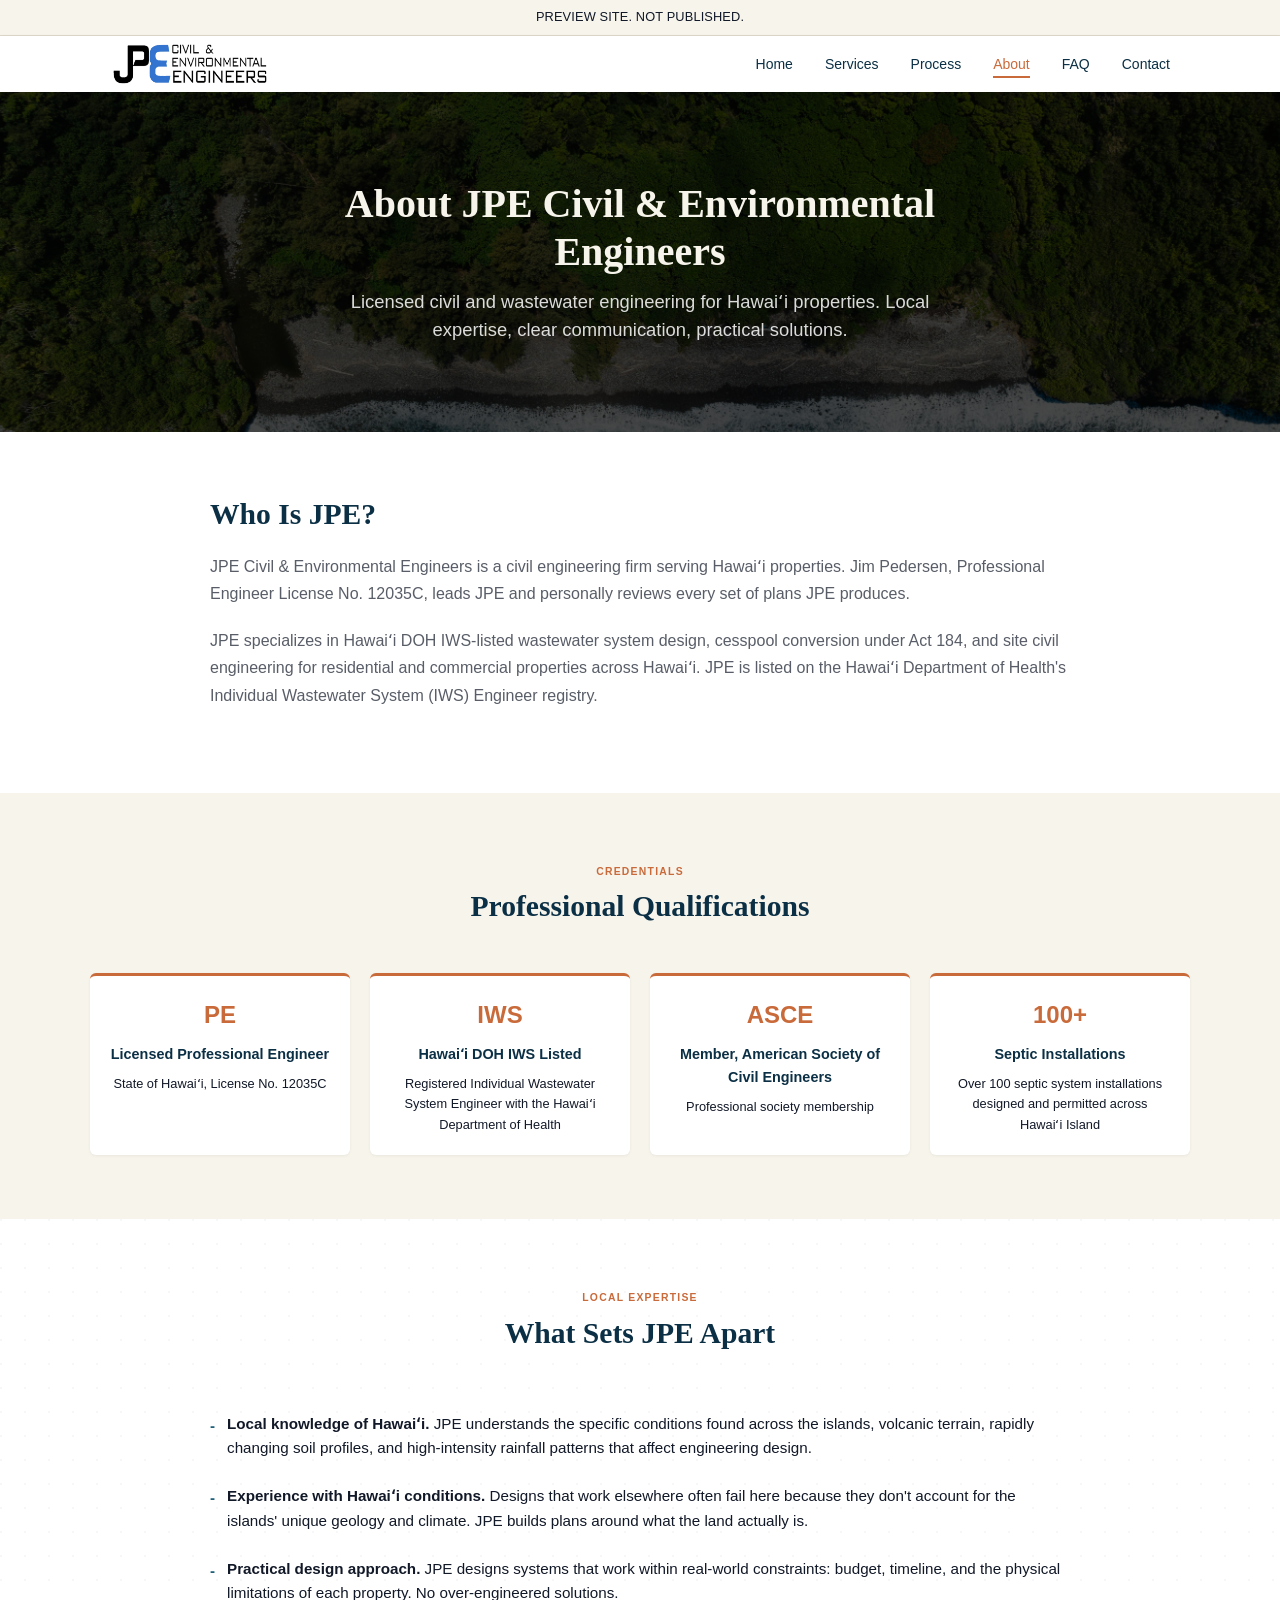
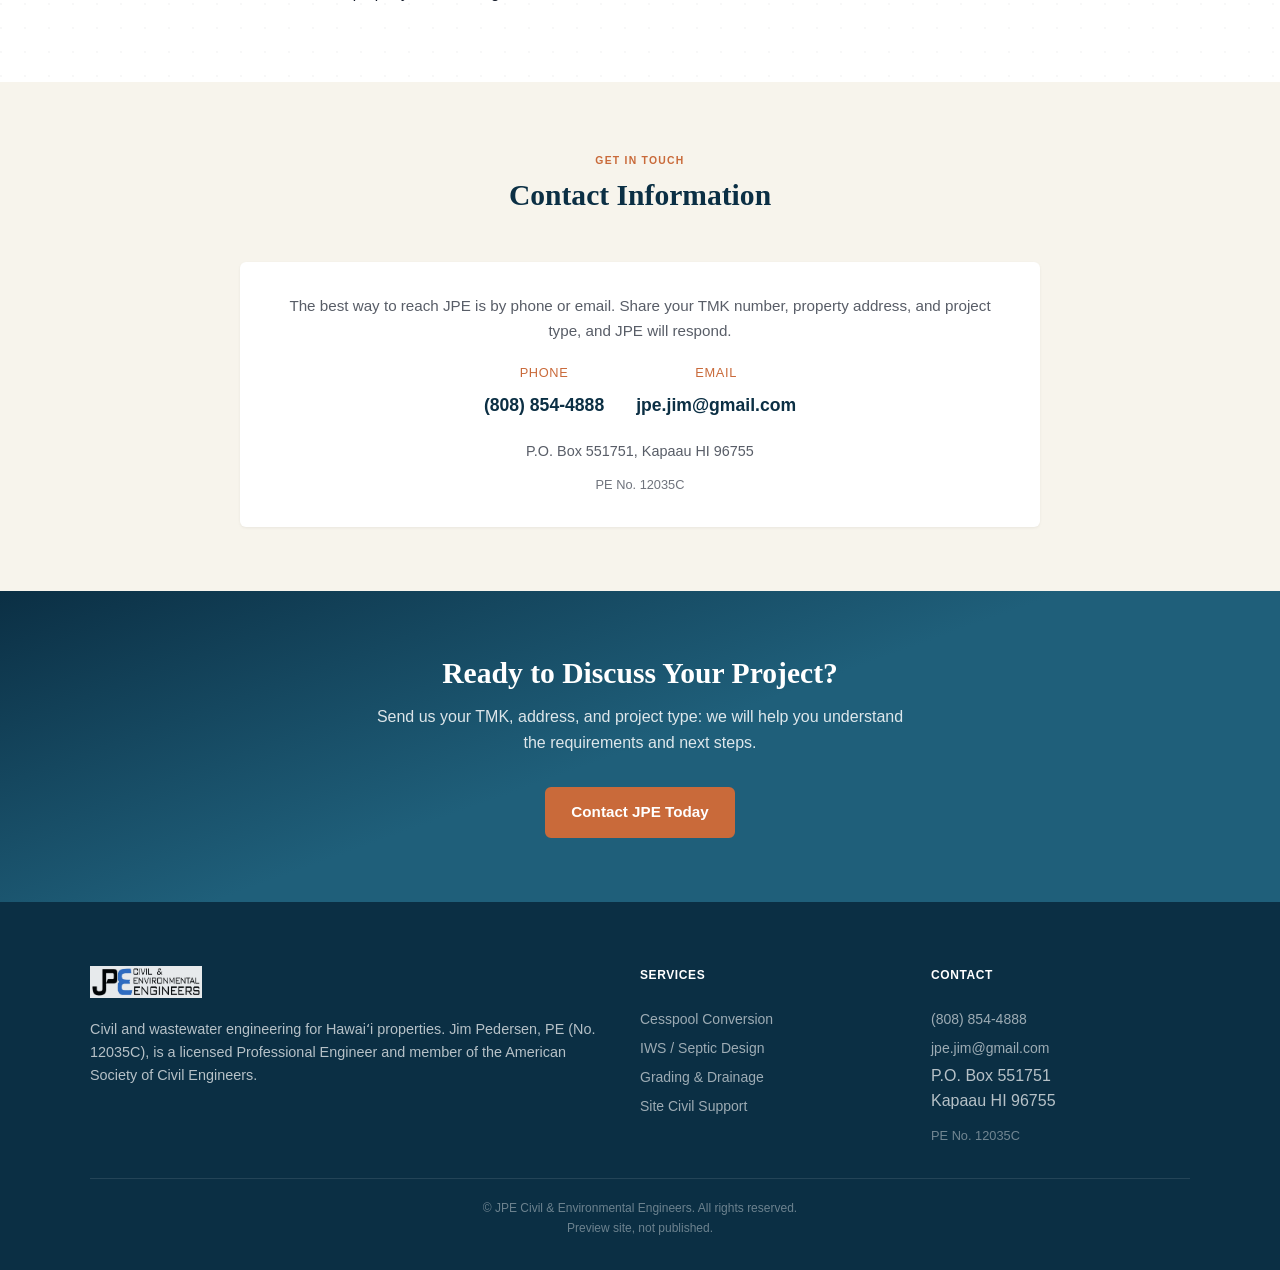
==== about.html @ 59518de3 "Add files via upload" ====
<!DOCTYPE html>
<html lang="en">
<head>
<meta charset="UTF-8">





<meta name="viewport" content="width=device-width, initial-scale=1.0">
<title>About JPE Civil & Environmental Engineers</title>
<meta name="description" content="About JPE Civil & Environmental Engineers. Jim Pedersen, PE, leads JPE and personally reviews every set of plans. Licensed PE 12035C, ASCE member, Hawaiʻi DOH IWS listed.">
<meta name="robots" content="noindex, nofollow">
<link rel="stylesheet" href="assets/css/styles.css">
<!-- JSON-LD Structured Data -->
<script type="application/ld+json">
{
  "@context": "https://schema.org",
  "@type": "LocalBusiness",
  "name": "JPE Civil & Environmental Engineers",
  "description": "Civil and wastewater engineering services for Hawaiʻi properties. Cesspool conversion, IWS/septic system design, grading and drainage plans.",
  "url": "https://[jpe-domain].com/about.html",
  "telephone": "+1-808-854-4888",
  "email": "jpe.jim@gmail.com",
  "address": {
    "@type": "PostalAddress",
    "postOfficeBoxNumber": "551751",
    "addressLocality": "Kapaau",
    "addressRegion": "HI",
    "postalCode": "96755"
  },
  "areaServed": {
    "@type": "Place",
    "name": "Hawaiʻi"
  },
  "founder": {
    "@type": "Person",
    "name": "Jim Pedersen",
    "jobTitle": "Professional Engineer, PE"
  },
  "license": "PE No. 12035C"
}
</script>
<!-- Favicons -->
<link rel="icon" href="/assets/img/favicon.ico" sizes="any">
<link rel="icon" type="image/png" sizes="16x16" href="/assets/img/favicon-16x16.png">
<link rel="icon" type="image/png" sizes="32x32" href="/assets/img/favicon-32x32.png">
<link rel="apple-touch-icon" sizes="180x180" href="/assets/img/apple-touch-icon.png">
<link rel="manifest" href="/site.webmanifest">
</head>
<body>

<!-- Preview Banner -->
<div class="preview-banner" role="status">PREVIEW SITE. NOT PUBLISHED.</div>

<!-- Header -->
<header class="site-header">
  <div class="header-inner">
    <a href="index.html" class="site-logo-pill" aria-label="JPE home">
      <img src="assets/img/jpe-logo-white-bg.png" alt="JPE logo" width="160" height="48">
    </a>
    <nav class="main-nav" aria-label="Primary navigation">
      <ul class="nav-list">
        <li><a href="index.html" class="nav-link">Home</a></li>
        <li><a href="index.html#services" class="nav-link">Services</a></li>
        <li><a href="process.html" class="nav-link">Process</a></li>
        <li><a href="about.html" class="nav-link" aria-current="page">About</a></li>
        <li><a href="faq.html" class="nav-link">FAQ</a></li>
        <li><a href="contact.html" class="nav-link">Contact</a></li>
      </ul>
    </nav>
    <button class="menu-toggle" aria-expanded="false" aria-controls="mobile-nav" aria-label="Toggle navigation menu">
      <span class="hamburger-line"></span>
      <span class="hamburger-line"></span>
      <span class="hamburger-line"></span>
    </button>
  </div>
</header>

<!-- Mobile Nav Overlay -->
<nav id="mobile-nav" class="mobile-nav" aria-label="Mobile navigation">
  <ul class="nav-list">
    <li><a href="index.html" class="nav-link">Home</a></li>
    <li><a href="index.html#services" class="nav-link">Services</a></li>
    <li><a href="process.html" class="nav-link">Process</a></li>
    <li><a href="about.html" class="nav-link" aria-current="page">About</a></li>
    <li><a href="faq.html" class="nav-link">FAQ</a></li>
    <li><a href="contact.html" class="nav-link">Contact</a></li>
  </ul>
</nav>

<main>

<!-- Page Header -->
<section class="page-header-overlay page-header-overlay--strong" style="background-image: url('assets/img/about-hawaii-land-water-context.jpg');">
  <div class="page-header-content">
    <h1>About JPE Civil & Environmental Engineers</h1>
    <p style="color:rgba(255,255,255,0.85);font-size:clamp(1rem,2.5vw,1.15rem);max-width:640px;margin:var(--sm) auto 0;line-height:1.5;">Licensed civil and wastewater engineering for Hawaiʻi properties. Local expertise, clear communication, practical solutions.</p>
  </div>
</section>

<!-- Intro Section -->
<section class="section section-white">
  <div class="content-block">
    <div class="service-hero-layout">
      <div>
        <h2 style="margin-bottom:var(--md);">Who Is JPE?</h2>
        <p style="color:rgba(17,24,39,0.7);font-size:1rem;line-height:1.7;margin-bottom:var(--md);">JPE Civil & Environmental Engineers is a civil engineering firm serving Hawaiʻi properties. Jim Pedersen, Professional Engineer License No.&nbsp;12035C, leads JPE and personally reviews every set of plans JPE produces.</p>
        <p style="color:rgba(17,24,39,0.7);font-size:1rem;line-height:1.7;margin-bottom:var(--md);">JPE specializes in Hawaiʻi DOH IWS-listed wastewater system design, cesspool conversion under Act&nbsp;184, and site civil engineering for residential and commercial properties across Hawaiʻi. JPE is listed on the Hawaiʻi Department of Health's Individual Wastewater System (IWS) Engineer registry.</p>
      </div>
      
    </div>
  </div>
</section>

<!-- Qualifications -->
<section class="section section-alt">
  <div class="content-block">
    <div style="text-align:center;margin-bottom:var(--xl);">
      <span class="section-label">Credentials</span>
      <h2>Professional Qualifications</h2>
    </div>
    <div class="credential-grid">
      <div class="credential-card">
        <div style="font-size:1.5rem;font-weight:700;color:var(--action-orange);margin-bottom:var(--xs);">PE</div>
        <h4>Licensed Professional Engineer</h4>
        <p>State of Hawaiʻi, License No.&nbsp;12035C</p>
      </div>
      <div class="credential-card">
        <div style="font-size:1.5rem;font-weight:700;color:var(--action-orange);margin-bottom:var(--xs);">IWS</div>
        <h4>Hawaiʻi DOH IWS Listed</h4>
        <p>Registered Individual Wastewater System Engineer with the Hawaiʻi Department of Health</p>
      </div>
      <div class="credential-card">
        <div style="font-size:1.5rem;font-weight:700;color:var(--action-orange);margin-bottom:var(--xs);">ASCE</div>
        <h4>Member, American Society of Civil Engineers</h4>
        <p>Professional society membership</p>
      </div>
      <div class="credential-card">
        <div style="font-size:1.5rem;font-weight:700;color:var(--action-orange);margin-bottom:var(--xs);">100+</div>
        <h4>Septic Installations</h4>
        <p>Over 100 septic system installations designed and permitted across Hawaiʻi Island</p>
      </div>
    </div>
  </div>
</section>

<!-- What Sets the Firm Apart -->
<section class="section section-white topo-bg">
  <div class="content-block">
    <div style="text-align:center;margin-bottom:var(--xl);">
      <span class="section-label">Local Expertise</span>
      <h2>What Sets JPE Apart</h2>
    </div>
    <div class="service-hero-layout">
      <div>
        <ul style="list-style:none;padding:0;">
          <li style="padding:var(--sm) 0;border-bottom:1px solid var(--line);font-size:0.95rem;line-height:1.6;display:flex;gap:var(--sm);align-items:flex-start;">
            <span style="color:var(--medium-blue);font-weight:bold;flex-shrink:0;margin-top:2px;">-</span>
            <span><strong>Local knowledge of Hawaiʻi.</strong> JPE understands the specific conditions found across the islands, volcanic terrain, rapidly changing soil profiles, and high-intensity rainfall patterns that affect engineering design.</span>
          </li>
          <li style="padding:var(--sm) 0;border-bottom:1px solid var(--line);font-size:0.95rem;line-height:1.6;display:flex;gap:var(--sm);align-items:flex-start;">
            <span style="color:var(--medium-blue);font-weight:bold;flex-shrink:0;margin-top:2px;">-</span>
            <span><strong>Experience with Hawaiʻi conditions.</strong> Designs that work elsewhere often fail here because they don't account for the islands' unique geology and climate. JPE builds plans around what the land actually is.</span>
          </li>
          <li style="padding:var(--sm) 0;border-bottom:1px solid var(--line);font-size:0.95rem;line-height:1.6;display:flex;gap:var(--sm);align-items:flex-start;">
            <span style="color:var(--medium-blue);font-weight:bold;flex-shrink:0;margin-top:2px;">-</span>
            <span><strong>Practical design approach.</strong> JPE designs systems that work within real-world constraints: budget, timeline, and the physical limitations of each property. No over-engineered solutions.</span>
          </li>
        </ul>
      </div>
    </div>
  </div>
</section>

<!-- Contact Info Block -->
<section class="section section-alt">
  <div class="content-block" style="max-width:800px;">
    <div style="text-align:center;margin-bottom:var(--xl);">
      <span class="section-label">Get in Touch</span>
      <h2>Contact Information</h2>
    </div>
    <div style="background:var(--white);border-radius:var(--radius);padding:var(--lg);box-shadow:var(--shadow-sm);text-align:center;">
      <p style="font-size:0.95rem;color:rgba(17,24,39,0.7);margin-bottom:var(--md);">The best way to reach JPE is by phone or email. Share your TMK number, property address, and project type, and JPE will respond.</p>
      <div style="display:flex;flex-wrap:wrap;justify-content:center;gap:var(--lg);margin-bottom:var(--md);">
        <div>
          <p style="font-size:0.8rem;color:var(--action-orange);text-transform:uppercase;letter-spacing:0.05em;margin-bottom:var(--xs);">Phone</p>
          <a href="tel:+1-808-854-4888" style="font-size:1.1rem;font-weight:600;color:var(--dark-ocean);">(808) 854-4888</a>
        </div>
        <div>
          <p style="font-size:0.8rem;color:var(--action-orange);text-transform:uppercase;letter-spacing:0.05em;margin-bottom:var(--xs);">Email</p>
          <a href="mailto:jpe.jim@gmail.com" style="font-size:1.1rem;font-weight:600;color:var(--dark-ocean);">jpe.jim@gmail.com</a>
        </div>
      </div>
      <p style="font-size:0.9rem;color:rgba(17,24,39,0.7);">P.O. Box 551751, Kapaau HI 96755</p>
      <p style="font-size:0.8rem;opacity:0.6;margin-top:var(--sm);">PE No. 12035C</p>
    </div>
  </div>
</section>

<!-- CTA Banner -->
<section class="cta-banner">
  <div class="cta-banner-content">
    <h2>Ready to Discuss Your Project?</h2>
    <p>Send us your TMK, address, and project type: we will help you understand the requirements and next steps.</p>
    <a href="contact.html" class="btn btn-primary">Contact JPE Today</a>
  </div>
</section>

</main>

<!-- Footer -->
<footer class="site-footer">
  <div class="footer-inner">
    <div class="footer-col footer-brand-col">
      <div class="footer-brand footer-logo-only">
        <img src="assets/img/jpe-logo-white-bg.png" alt="" width="40" height="12" aria-hidden="true">
      </div>
      <p style="font-size:0.9rem;line-height:1.6;">Civil and wastewater engineering for Hawaiʻi properties. Jim Pedersen, PE (No. 12035C), is a licensed Professional Engineer and member of the American Society of Civil Engineers.</p>
    </div>
    <div class="footer-col">
      <h4>Services</h4>
      <ul>
        <li><a href="cesspool-conversion.html">Cesspool Conversion</a></li>
        <li><a href="iws-septic-design.html">IWS / Septic Design</a></li>
        <li><a href="grading-drainage.html">Grading &amp; Drainage</a></li>
        <li><a href="contact.html">Site Civil Support</a></li>
      </ul>
    </div>
    <div class="footer-col">
      <h4>Contact</h4>
      <ul>
        <li><a href="tel:+1-808-854-4888">(808) 854-4888</a></li>
        <li><a href="mailto:jpe.jim@gmail.com">jpe.jim@gmail.com</a></li>
        <li>P.O. Box 551751<br>Kapaau HI 96755</li>
      </ul>
      <p style="font-size:0.8rem;opacity:0.6;margin-top:var(--sm);">PE No. 12035C</p>
    </div>
  </div>
  <div class="footer-bottom">
    <p>&copy; JPE Civil & Environmental Engineers. All rights reserved.</p>
    <p class="footer-disclaimer">Preview site, not published.</p>
  </div>
</footer>

<script src="assets/js/main.js" defer></script>
</body>
</html>
---- assets/css/styles.css ----
/* JPE Civil & Environmental Engineers, Preview Stylesheet v8.2 Visual + Copy Repair
   Premium technical local service site. Less, but better.
   Mobile-first. CSS Grid + Flexbox. */

:root {
  /* v8.1 surgical repair */
  --white: #ffffff;
  --off-white: #f7f4ec;
  --charcoal: #111827;
  --dark-ocean: #0b2f44;
  --medium-blue: #1f5f7a;
  --action-orange: #c96a3a;
  --light-border: #ded8ca;
  --shadow-sm: 0 1px 3px rgba(0,0,0,0.06);
  --shadow-md: 0 2px 8px rgba(0,0,0,0.08);
  --shadow-lg: 0 4px 16px rgba(0,0,0,0.10);
  --radius: 6px;
  --xs: 0.5rem; --sm: 0.75rem; --md: 1.25rem; --lg: 2rem; --xl: 3rem; --2xl: 4rem;
}

*, *::before, *::after { box-sizing: border-box; margin: 0; padding: 0; }
html { scroll-behavior: smooth; }

body {
  font-family: -apple-system, BlinkMacSystemFont, 'Segoe UI', Roboto, sans-serif;
  font-size: 1rem; line-height: 1.6; color: var(--charcoal); background: var(--off-white);
  -webkit-font-smoothing: antialiased;
}

h1 { font-family: Georgia, 'Times New Roman', serif; font-size: clamp(1.75rem, 4vw, 2.5rem); font-weight: 700; line-height: 1.2; color: var(--dark-ocean); }
h2 { font-family: Georgia, 'Times New Roman', serif; font-size: clamp(1.35rem, 3.5vw, 1.85rem); font-weight: 700; line-height: 1.25; color: var(--dark-ocean); }
h3 { font-family: Georgia, 'Times New Roman', serif; font-size: clamp(1rem, 2.5vw, 1.2rem); font-weight: 600; line-height: 1.3; color: var(--dark-ocean); }

a { color: var(--medium-blue); transition: color 0.2s; text-decoration: none; }
a:hover { color: var(--action-orange); }
a:focus-visible { outline: 2px solid var(--action-orange); outline-offset: 2px; border-radius: 2px; }
img { max-width: 100%; height: auto; display: block; }
ul { list-style: none; }

/* === PREVIEW BANNER, subtle, not loud === */
.preview-banner {
  background: var(--off-white); color: var(--charcoal); text-align: center;
  padding: 0.45rem var(--md); font-size: 0.8rem; font-weight: 500;
  border-bottom: 1px solid var(--light-border); letter-spacing: 0.01em;
}

/* === HEADER, clean, professional, logo pill on light bg === */
.site-header {
  background: #ffffff !important; position: sticky; top: 0; z-index: 100;
  box-shadow: 0 1px 4px rgba(0,0,0,0.08);
}
.header-inner {
  max-width: 1100px; margin: 0 auto; padding: 0 var(--md);
  display: flex; align-items: center; justify-content: space-between; height: 56px;
}

.site-logo { display: inline-block; line-height: 0; }
.site-logo img { height: 32px; width: auto; }


.main-nav { display: flex; align-items: center; }
.nav-list { display: flex; align-items: center; gap: var(--lg); }
.nav-link {
  font-size: 0.875rem; font-weight: 500; color: var(--dark-ocean);
  padding: 0.25rem 0; border-bottom: 2px solid transparent; transition: color 0.2s, border-color 0.2s;
}
.nav-link:hover, .nav-link[aria-current="page"] { color: var(--action-orange); border-bottom-color: var(--action-orange); }

/* Hamburger toggle, three-line icon */
.menu-toggle {
  display: none; background: none; border: none; cursor: pointer; padding: var(--xs);
  flex-direction: column; gap: 5px; z-index: 210;
}
.hamburger-line {
  display: block; width: 24px; height: 2px; background: var(--dark-ocean); border-radius: 1px; transition: transform 0.3s, opacity 0.3s;
}
.menu-toggle.is-open .hamburger-line:nth-child(1) { transform: translateY(7px) rotate(45deg); }
.menu-toggle.is-open .hamburger-line:nth-child(2) { opacity: 0; }
.menu-toggle.is-open .hamburger-line:nth-child(3) { transform: translateY(-7px) rotate(-45deg); }

/* Mobile nav overlay */
.mobile-nav, #mobile-nav {
  display: none; position: fixed; inset: 0;
  background: rgba(11,47,68,0.92);
  backdrop-filter: blur(12px);
  -webkit-backdrop-filter: blur(12px);
  z-index: 200;
  padding: calc(56px + var(--xl)) var(--md) var(--xl); overflow-y: auto;
}
.mobile-nav.is-open, #mobile-nav.is-open { display: block; }
.mobile-nav .nav-list, #mobile-nav .nav-list { flex-direction: column; align-items: stretch; gap: 0; }
.mobile-nav .nav-link, #mobile-nav .nav-link { display: block; font-size: 1.15rem; padding: var(--sm) 0; border-bottom: 1px solid rgba(255,255,255,0.08); color: var(--white); }
.mobile-nav .nav-link:hover, #mobile-nav .nav-link:hover { color: rgba(255,255,255,0.85); }

/* === HERO, single darkened photo background (v8.3) === */
.hero {
  position: relative;
  background-image: url('../img/hero-hawaii-coast-rural-land.jpg');
  background-size: cover;
  background-position: center;
  min-height: 480px; display: flex; align-items: center; justify-content: center; text-align: center;
  padding: var(--2xl) var(--md); overflow: hidden;
}
/* Hero dark overlay */
.hero::after {
  content: ''; position: absolute; inset: 0;
  background: rgba(11, 47, 68, 0.55); z-index: 0; pointer-events: none;
}
/* Subtle topo contour pattern */
.hero::before {
  content: ''; position: absolute; inset: 0; pointer-events: none; opacity: 0.06;
  background-image: url("data:image/svg+xml,%3Csvg xmlns='http://www.w3.org/2000/svg' width='400' height='400'%3E%3Cpath d='M0 200 Q100 150 200 200 T400 200 M0 250 Q100 200 200 250 T400 250 M0 300 Q100 250 200 300 T400 300 M0 150 Q100 100 200 150 T400 150' stroke='%23ffffff' stroke-width='0.8' fill='none'/%3E%3C/svg%3E");
}
.hero-inner {
  position: relative; z-index: 2; max-width: 900px; width: 100%;
}
.hero-text h1 { color: var(--white); margin-bottom: var(--md); text-shadow: none; }
.hero-subtitle { font-size: clamp(0.95rem, 2.2vw, 1.1rem); color: rgba(255,255,255,0.9); margin-bottom: var(--lg); max-width: 600px; margin-left: auto; margin-right: auto; line-height: 1.6; }
.hero-cta-group { display: flex; gap: var(--md); justify-content: center; flex-wrap: wrap; }

/* === SITE CONDITIONS, lava photo background (v8.3) === */
.section-site-conditions {
  position: relative;
  background-image: url('../img/hawaii-volcanic-site-conditions.jpg');
  background-size: cover;
  background-position: center;
  padding: var(--2xl) var(--md);
}
.section-site-conditions::before {
  content: ''; position: absolute; inset: 0;
  background: rgba(11, 47, 68, 0.72); z-index: 0; pointer-events: none;
}
.site-conditions-inner {
  position: relative; z-index: 2; max-width: 800px; margin: 0 auto; text-align: center;
}
.section-site-conditions h2 {
  font-size: clamp(1.35rem, 2.4vw, 1.75rem);
}
.section-site-conditions p {
  font-size: clamp(0.95rem, 1.1vw, 1rem);
  line-height: 1.7;
}

/* === MOBILE RESPONSIVE === */
@media (max-width: 767px) {
  .menu-toggle { display: flex; }
  .main-nav { display: none; }
  .hero { min-height: auto; padding-top: calc(56px + var(--2xl)); padding-bottom: var(--2xl); }
  .hero-cta-group { flex-direction: column; align-items: center; }
  .btn { width: 100%; max-width: 300px; }
}
/* === BUTTONS, one style === */
.btn {
  display: inline-block; padding: 0.7rem 1.5rem; border-radius: var(--radius); font-size: 0.95rem;
  font-weight: 600; cursor: pointer; border: 2px solid transparent;
  transition: background 0.2s, transform 0.15s, box-shadow 0.2s; text-align: center;
}
.btn:focus-visible { outline: 2px solid var(--action-orange); outline-offset: 3px; }
.btn-primary { background: var(--action-orange); color: var(--white); border-color: var(--action-orange); }
.btn-primary:hover { background: var(--action-orange); border-color: var(--action-orange); transform: translateY(-1px); box-shadow: var(--shadow-md); }
.btn-secondary { background: transparent; color: var(--white); border-color: rgba(255,255,255,0.4); }
.btn-secondary:hover { background: rgba(255,255,255,0.1); border-color: rgba(255,255,255,0.6); }
.btn-outline { background: transparent; color: var(--dark-ocean); border-color: var(--dark-ocean); }
.btn-outline:hover { background: var(--dark-ocean); color: var(--white); }

/* === SECTIONS, clean spacing === */
.section { padding: var(--2xl) var(--md); position: relative; }
.section-alt { background: var(--off-white); }
.section-white { background: var(--white); }
.section-dark {
  background: linear-gradient(160deg, var(--dark-ocean) 0%, var(--medium-blue) 50%, var(--medium-blue) 100%);
}
.content-block { max-width: 1100px; margin: 0 auto; }
.section-header { text-align: center; margin-bottom: var(--xl); }
.section-label { display: inline-block; font-size: 0.65rem; font-weight: 700; letter-spacing: 0.12em; text-transform: uppercase; color: var(--action-orange); margin-bottom: var(--xs); }

/* === SERVICE CARDS, white cards, small icon badge, consistent heights === */
.services-grid-4 { display: grid; grid-template-columns: 1fr; gap: var(--lg); }
@media (min-width: 600px) { .services-grid-4 { grid-template-columns: repeat(2, 1fr); } }
@media (min-width: 1024px) { .services-grid-4 { grid-template-columns: repeat(4, 1fr); } }

.services-grid { display: grid; grid-template-columns: 1fr; gap: var(--lg); }
@media (min-width: 768px) { .services-grid { grid-template-columns: repeat(2, 1fr); } }
@media (min-width: 1024px) { .services-grid { grid-template-columns: repeat(3, 1fr); } }

.service-card {
  background: var(--white); border-radius: var(--radius); overflow: hidden;
  box-shadow: var(--shadow-sm); border: 1px solid rgba(0,0,0,0.06);
  transition: transform 0.2s, box-shadow 0.2s; display: flex; flex-direction: column;
}
.service-card:hover { transform: translateY(-3px); box-shadow: var(--shadow-lg); }
.service-card-accent {
  height: 3px; width: 48px; background: var(--action-orange); border-radius: 0 0 2px 2px;
  margin: 0 auto;
}
.service-card-icon svg { color: var(--dark-ocean); opacity: 0.7; }
.service-card-body { padding: var(--md); flex: 1; display: flex; flex-direction: column; }
.service-card-body h3 { margin-bottom: var(--xs); font-size: 1rem; }
.service-card-body p { font-size: 0.9rem; color: var(--charcoal); line-height: 1.55; flex: 1; }
.service-card-body .card-link { display: inline-block; margin-top: var(--sm); font-weight: 600; font-size: 0.875rem; color: var(--action-orange); }

/* === SERVICE CARDS IN DARK SECTION, dark cards with white text === */
.section-dark .service-card { background: rgba(255,255,255,0.06); border-color: rgba(255,255,255,0.1); }
.section-dark .service-card-body h3 { color: var(--white) !important; }
.section-dark .service-card-body p { color: rgba(255,255,255,0.85) !important; }

/* === CONDITIONS TEXT (dark section) === */
.section-dark-text p { color: rgba(255,255,255,0.9); margin-bottom: var(--md); font-size: 0.95rem; line-height: 1.7; }

/* === PROCESS STEPS, clean cards with accent border === */
.process-steps-3 { display: grid; grid-template-columns: 1fr; gap: var(--lg); }
@media (min-width: 768px) { .process-steps-3 { grid-template-columns: repeat(2, 1fr); } }
@media (min-width: 1024px) { .process-steps-3 { grid-template-columns: repeat(3, 1fr); } }
.process-step {
  background: var(--white); border-radius: var(--radius); padding: var(--lg); box-shadow: var(--shadow-sm);
  position: relative; border-left: 3px solid var(--action-orange);
}
.step-number {
  display: inline-flex; align-items: center; justify-content: center; width: 32px; height: 32px;
  background: var(--action-orange); color: var(--white); border-radius: 50%; font-weight: 700;
  font-size: 0.9rem; margin-bottom: var(--sm);
}
.process-step h3 { margin-bottom: var(--xs); font-size: 1rem; }
.process-step p { font-size: 0.875rem; color: var(--charcoal); }

/* === TIMELINE STEPS (vertical, with connecting line) === */
.timeline-steps { max-width: 700px; margin: 0 auto; position: relative; padding-left: 56px; }
.timeline-steps::before {
  content: ''; position: absolute; left: 22px; top: 0; bottom: 0; width: 2px;
  background: linear-gradient(to bottom, var(--action-orange), rgba(169,95,63,0.2));
}
.timeline-step { position: relative; padding-bottom: var(--xl); }
.timeline-step:last-child { padding-bottom: 0; }
.timeline-number {
  position: absolute; left: -56px; top: 0; width: 44px; height: 44px;
  background: var(--action-orange); color: var(--white); border-radius: 50%;
  display: flex; align-items: center; justify-content: center; font-weight: 700;
  font-size: 1.05rem; z-index: 1;
}
.timeline-step h3 { font-size: 1.05rem; margin-bottom: var(--xs); }
.timeline-step p { font-size: 0.9rem; color: var(--charcoal); line-height: 1.6; }

/* === DETAILS / SUMMARY ACCORDION === */
details.faq-accordion { border-bottom: 1px solid var(--light-border); }
details.faq-accordion:last-child { border-bottom: none; }
details.faq-accordion summary {
  padding: var(--md) 0; cursor: pointer; font-size: 0.95rem; font-weight: 600; color: var(--dark-ocean);
  list-style: none; display: flex; justify-content: space-between; align-items: center; gap: var(--md);
  font-family: Georgia, 'Times New Roman', serif;
}
details.faq-accordion summary::-webkit-details-marker { display: none; }
details.faq-accordion summary::after {
  content: '+'; font-size: 1.3rem; font-weight: 300; color: var(--action-orange); flex-shrink: 0;
  transition: transform 0.2s;
}
details.faq-accordion[open] summary::after { content: '-'; }
details.faq-accordion .faq-answer-inner { padding-bottom: var(--md); font-size: 0.9rem; color: var(--charcoal); line-height: 1.6; }
details.faq-accordion .faq-answer-inner p { margin-bottom: var(--xs); }
details.faq-accordion .faq-answer-inner p:last-child { margin-bottom: 0; }

/* === SERVICE HERO IMAGE === */
.service-hero-image img { border-radius: var(--radius); box-shadow: var(--shadow-md); }

/* === INFO BOX === */
.info-box { background: rgba(11,37,51,0.04); border-left: 4px solid var(--dark-ocean); padding: var(--md); border-radius: 0 var(--radius) var(--radius) 0; margin: var(--md) 0; }
.info-box p { font-size: 0.9rem; line-height: 1.6; }

/* === FAQ ACCORDION (JS-driven) === */
.faq-list { max-width: 750px; margin: 0 auto; }
.faq-item { border-bottom: 1px solid var(--light-border); }
.faq-question {
  width: 100%; background: none; border: none; padding: var(--md) 0; text-align: left;
  font-size: 0.95rem; font-weight: 600; color: var(--dark-ocean); cursor: pointer;
  display: flex; justify-content: space-between; align-items: center; gap: var(--md); font-family: Georgia, serif;
}
.faq-question::after { content: '+'; font-size: 1.3rem; font-weight: 300; color: var(--action-orange); flex-shrink: 0; transition: transform 0.2s; }
.faq-question[aria-expanded="true"]::after { content: '-'; }
.faq-answer { max-height: 0; overflow: hidden; transition: max-height 0.3s ease, padding 0.3s ease; }
.faq-answer.open { max-height: 500px; padding-bottom: var(--md); }
.faq-answer p { font-size: 0.9rem; color: var(--charcoal); line-height: 1.6; }

/* === CTA BANNER, dark section === */
.cta-banner { background: linear-gradient(160deg, var(--dark-ocean) 0%, var(--medium-blue) 50%, var(--medium-blue) 100%); padding: var(--2xl) var(--md); text-align: center; color: var(--white); }
.cta-banner-content { max-width: 650px; margin: 0 auto; }
.cta-banner h2 { color: var(--white); margin-bottom: var(--sm); }
.cta-banner p { color: rgba(255,255,255,0.85); margin-bottom: var(--lg); max-width: 550px; margin-left: auto; margin-right: auto; line-height: 1.6; }

/* === FORM, clean, usable === */
.contact-form { max-width: 600px; margin: 0 auto; }
.form-group { margin-bottom: var(--md); }
.form-group label { display: block; font-size: 0.85rem; font-weight: 600; color: var(--charcoal); margin-bottom: var(--xs); }
.form-input, .form-textarea, .form-select {
  width: 100%; padding: 0.7rem 1rem; border: 1px solid var(--light-border); border-radius: var(--radius);
  font-size: 0.95rem; font-family: inherit; background: var(--white); transition: border-color 0.2s, box-shadow 0.2s; color: var(--charcoal);
}
.form-input:focus, .form-textarea:focus, .form-select:focus { outline: none; border-color: var(--medium-blue); box-shadow: 0 0 0 3px rgba(31,95,122,0.06); }
.form-textarea { min-height: 100px; resize: vertical; }
.form-select {
  appearance: none; background-image: url("data:image/svg+xml,%3Csvg xmlns='http://www.w3.org/2000/svg' width='12' height='8'%3E%3Cpath d='M1 1l5 5 5-5' stroke='%231f2933' stroke-width='1.5' fill='none'/%3E%3C/svg%3E");
  background-repeat: no-repeat; background-position: right 1rem center; padding-right: 2.5rem;
}
.form-submit {
  display: inline-block; padding: 0.8rem 2rem; background: var(--action-orange); color: var(--white);
  border: none; border-radius: var(--radius); font-size: 0.95rem; font-weight: 600; cursor: pointer;
  transition: background 0.2s, transform 0.15s;
}
.form-submit:hover { background: var(--action-orange); transform: translateY(-1px); }
.form-submit:focus-visible { outline: 2px solid var(--action-orange); outline-offset: 3px; }

/* Preview warning, subtle, not loud */
.preview-warning {
  background: rgba(11,37,51,0.04); border: 1px solid rgba(11,37,51,0.1); border-radius: var(--radius);
  padding: var(--sm) var(--md); margin-bottom: var(--lg); font-size: 0.8rem; color: var(--charcoal); text-align: center;
}

/* === CHECKLIST === */
.checklist li { display: flex; align-items: flex-start; gap: var(--sm); padding: var(--sm) 0; border-bottom: 1px solid rgba(216,209,196,0.5); font-size: 0.875rem; }
.checklist li:last-child { border-bottom: none; }
.check-icon { flex-shrink: 0; width: 18px; height: 18px; background: var(--medium-blue); color: var(--white); border-radius: 50%; display: inline-flex; align-items: center; justify-content: center; font-size: 0.6rem; margin-top: 2px; }
.checklist li strong { color: var(--dark-ocean); }

/* === CREDENTIAL BADGES === */
.credential-grid { display: grid; grid-template-columns: 1fr; gap: var(--md); }
@media (min-width: 768px) { .credential-grid { grid-template-columns: repeat(auto-fit, minmax(200px, 1fr)); } }
.credential-card { background: var(--white); border-radius: var(--radius); padding: var(--md); text-align: center; box-shadow: var(--shadow-sm); border-top: 3px solid var(--action-orange); }
.credential-card h4 { font-size: 0.9rem; color: var(--dark-ocean); margin-bottom: var(--xs); }
.credential-card p { font-size: 0.8rem; color: var(--charcoal); }

/* === FEATURE LIST === */
.feature-list li { padding: var(--md) 0; margin-bottom: var(--sm); font-size: 0.95rem; line-height: 1.7; border-bottom: 1px solid var(--line); }
.feature-list li:last-child { margin-bottom: 0; border-bottom: none; }
.feature-list li strong { color: var(--dark-ocean); display: block; margin-bottom: var(--xs); font-size: 0.95rem; }

/* === PAGE HEADER (inner pages), compact gradient, not huge image === */
.page-header { background: linear-gradient(160deg, var(--dark-ocean) 0%, var(--medium-blue) 50%, var(--medium-blue) 100%); padding: var(--xl) var(--md); text-align: center; }

/* === PAGE HEADER OVERLAY, image background with dark overlay === */
.page-header-overlay {
  position: relative;
  /* Background image set inline via style attribute on each page */
  background-size: cover;
  background-position: center;
  padding: var(--2xl) var(--md);
  text-align: center;
  min-height: 340px;
  display: flex;
  align-items: center;
  justify-content: center;
}
.page-header-overlay::before {
  content: '';
  position: absolute;
  inset: 0;
  background: rgba(0, 0, 0, 0.65);
  z-index: 1;
}
/* v8.1 surgical repair */
.page-header-overlay--strong::before {
  background: rgba(0, 0, 0, 0.70);
}
/* v9 FAQ header — lighter overlay for visible image texture */
.faq-header::before {
  background: rgba(0, 0, 0, 0.52);
}

.page-header-overlay .page-header-content {
  position: relative;
  z-index: 2;
  max-width: 700px;
}
.page-header-overlay h1 { color: #f7f4ec; margin-bottom: var(--sm); }
.page-header-overlay p { color: rgba(247, 244, 236, 0.9); font-size: clamp(0.95rem, 2.2vw, 1.1rem); line-height: 1.6; }
.page-header-overlay .breadcrumb { display: none !important; } /* v8.2 removed */
.breadcrumb { font-size: 0.8rem; color: rgba(247, 244, 236, 0.65); margin-bottom: var(--md); }
.page-header-overlay .breadcrumb a { color: rgba(247, 244, 236, 0.65); }
.page-header-overlay .breadcrumb a:hover { color: var(--white); }
.page-header-content { max-width: 700px; margin: 0 auto; }
.page-header h1 { color: var(--white); margin-bottom: var(--sm); }
.breadcrumb { display: none !important; } /* v8.2 removed */
.breadcrumb { font-size: 0.8rem; color: rgba(255,255,255,0.65); margin-bottom: var(--md); }
.breadcrumb a { color: rgba(255,255,255,0.65); }
.breadcrumb a:hover { color: var(--white); }

/* === CONTACT INFO GRID === */
.contact-info-grid { display: grid; grid-template-columns: 1fr; gap: var(--md); }
@media (min-width: 768px) { .contact-info-grid { grid-template-columns: repeat(auto-fit, minmax(180px, 1fr)); } }
.contact-info-item { background: var(--white); border-radius: var(--radius); padding: var(--md); text-align: center; box-shadow: var(--shadow-sm); border: 1px solid rgba(0,0,0,0.04); }
.contact-info-item h4 { font-size: 0.7rem; color: var(--action-orange); text-transform: uppercase; letter-spacing: 0.05em; margin-bottom: var(--xs); }
.contact-info-item a { font-size: 1rem; font-weight: 600; color: var(--dark-ocean); }
.contact-info-item p { font-size: 0.875rem; color: var(--charcoal); }

/* === CONTACT LAYOUT (form + checklist side-by-side on desktop) === */
.contact-layout { display: grid; grid-template-columns: 1fr; gap: var(--xl); align-items: start; }
@media (min-width: 900px) { .contact-layout { grid-template-columns: 1.3fr 1fr; gap: var(--2xl); } }
.contact-form-col { min-width: 0; }
.checklist-card, .contact-info-card { background: var(--white); border-radius: var(--radius); padding: var(--lg); box-shadow: var(--shadow-sm); margin-bottom: var(--md); border: 1px solid rgba(0,0,0,0.04); }
.checklist-card h3, .contact-info-card h3 { margin-bottom: var(--sm); font-size: 1rem; }

/* === PAGE HEADER, light (white/off-white) variant === */
.page-header-light {
  background: var(--off-white);
}
.page-header-light h1 { color: var(--dark-ocean); margin-bottom: var(--sm); }
.page-header-light .breadcrumb { color: var(--charcoal); opacity: 0.6; }
.page-header-light .breadcrumb a { color: var(--medium-blue); }
.page-header-light .breadcrumb a:hover { color: var(--action-orange); }

/* === CONTACT 3-COLUMN LAYOUT (contact info | checklist | form) === */
.contact-3col {
  display: grid;
  grid-template-columns: 1fr;
  gap: var(--lg);
  align-items: start;
}
@media (min-width: 768px) {
  .contact-3col {
    grid-template-columns: repeat(2, 1fr);
    gap: var(--xl);
  }
}
@media (min-width: 1024px) {
  .contact-3col {
    grid-template-columns: 1fr 1fr 1.5fr;
    gap: var(--2xl);
  }
}
.contact-info-col {
  position: relative;
}

@media (min-width: 1024px) {
  
}

/* === FOOTER, clean, professional === */
.site-footer { background: var(--dark-ocean); color: rgba(255,255,255,0.7); padding: var(--2xl) var(--md) var(--lg); }
.footer-inner { max-width: 1100px; margin: 0 auto; display: grid; grid-template-columns: 1fr; gap: var(--lg); }
@media (min-width: 768px) { .footer-inner { grid-template-columns: 2fr 1fr 1fr; } }
.footer-col h4 { color: var(--white); font-size: 0.75rem; text-transform: uppercase; letter-spacing: 0.05em; margin-bottom: var(--md); }
.footer-col a { display: block; color: rgba(255,255,255,0.6); font-size: 0.875rem; padding: 0.2rem 0; }
.footer-col a:hover { color: var(--white); }
.footer-brand { display: flex; align-items: center; gap: var(--sm); margin-bottom: var(--md); }
.footer-logo-pill { background: rgba(255,255,255,0.95); border-radius: 6px; padding: 4px 8px; display: inline-block; }
.footer-brand img { height: 32px; width: auto; opacity: 0.9; }
.footer-brand .firm-name { font-family: Georgia, serif; color: var(--white); font-size: 0.95rem; }
.footer-bottom { max-width: 1100px; margin: var(--lg) auto 0; padding-top: var(--md); border-top: 1px solid rgba(255,255,255,0.1); font-size: 0.75rem; color: rgba(255,255,255,0.4); text-align: center; }

/* === SERVICE HERO LAYOUT (text + image side-by-side) === */
.service-hero-layout { display: grid; grid-template-columns: 1fr; gap: var(--xl); align-items: center; }
@media (min-width: 768px) { .service-hero-layout { grid-template-columns: 1.3fr 1fr; gap: var(--2xl); } }
/* When service-hero-layout has only one child (text-only, no image), center it */
.service-hero-layout:has(> :nth-child(1):last-child) { display: block; }
@media (min-width: 768px) {
  .service-hero-layout:has(> :nth-child(1):last-child) {
    max-width: 860px;
    margin-left: auto;
    margin-right: auto;
  }
}
.service-hero-image img { border-radius: var(--radius); box-shadow: var(--shadow-md); }

/* === CENTERED TEXT SECTIONS (single-column content, centered on desktop) === */
.content-block.text-centered-section > *:not(.service-hero-layout):not(.services-grid):not(.process-steps-3):not(.credential-grid) {
  max-width: 860px;
  margin-left: auto;
  margin-right: auto;
}

/* === CONTACT FORM CENTERED (simplified contact page) === */
.contact-form-centered {
  display: flex;
  justify-content: center;
}
.contact-form-centered .checklist-card,
.contact-form-centered > div {
  max-width: 700px;
  width: 100%;
}

/* === FOCUS STATES === */
.btn:focus-visible, .form-input:focus-visible, .form-textarea:focus-visible, .form-select:focus-visible, .faq-question:focus-visible { outline: 2px solid var(--action-orange); outline-offset: 2px; }

/* Topographic background pattern */
.topo-bg {
  background-image: radial-gradient(circle at 1px 1px, rgba(17,24,39,0.03) 1px, transparent 0);
  background-size: 24px 24px;
}

/* Blueprint grid background pattern */
.blueprint-bg {
  background-image: linear-gradient(rgba(11,47,68,0.03) 1px, transparent 1px),
                    linear-gradient(90deg, rgba(11,47,68,0.03) 1px, transparent 1px);
  background-size: 20px 20px;
}

/* Line separator utility */
.line-sep {
  border-top: 1px solid rgba(17,24,39,0.08);
}

/* === QUICK CONTACT BLOCK (contact page only) === */
.quick-contact-section { padding: var(--lg) var(--md); }
.quick-contact-block { display: flex; gap: var(--md); justify-content: center; flex-wrap: wrap; }
.quick-contact-btn {
  display: inline-flex; flex-direction: column; align-items: center; justify-content: center; gap: 0.25rem; text-align: center;
  background: var(--white); border: 1px solid var(--light-border); border-radius: var(--radius);
  padding: 1rem 2rem; font-size: 1rem; color: var(--dark-ocean);
  text-decoration: none; box-shadow: var(--shadow-sm); transition: transform 0.15s, box-shadow 0.2s, border-color 0.2s;
}
.quick-contact-btn strong { font-weight: 700; }
.quick-contact-btn:hover { transform: translateY(-1px); box-shadow: var(--shadow-md); border-color: var(--action-orange); color: var(--action-orange); }

/* === FORM CONFIRMATION MESSAGE (contact page only) === */
.form-confirmation-message {
  background: rgba(31,95,122,0.06); border: 1px solid rgba(31,95,122,0.15); border-radius: var(--radius);
  padding: var(--md); margin-top: var(--lg); text-align: center; font-size: 0.9rem; color: var(--dark-ocean); line-height: 1.6;
}

/* Body section heading spacing */
.content-block > div > div h2:not(.section-header h2) { margin-bottom: var(--md); }
.content-block > div > div p:first-of-type { margin-top: 0; }
.content-block > div > div p + p { margin-top: var(--sm); }
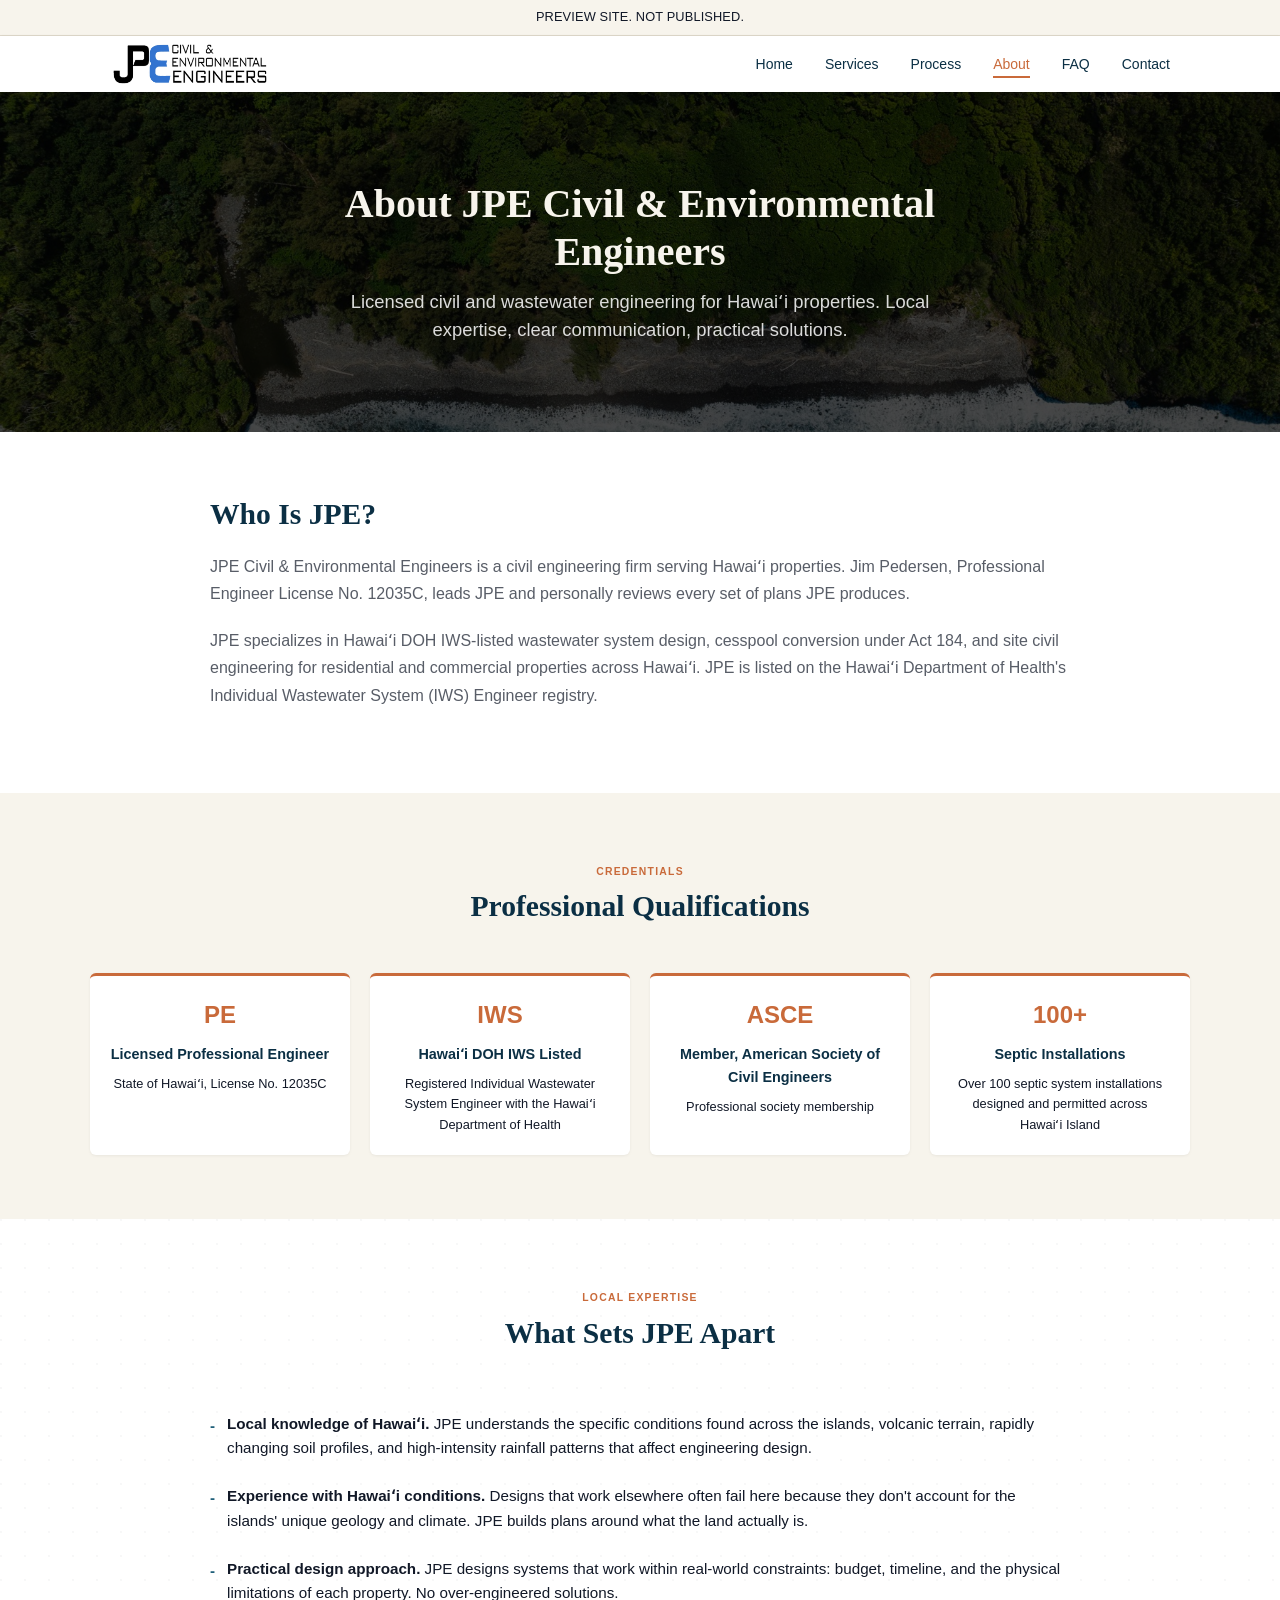
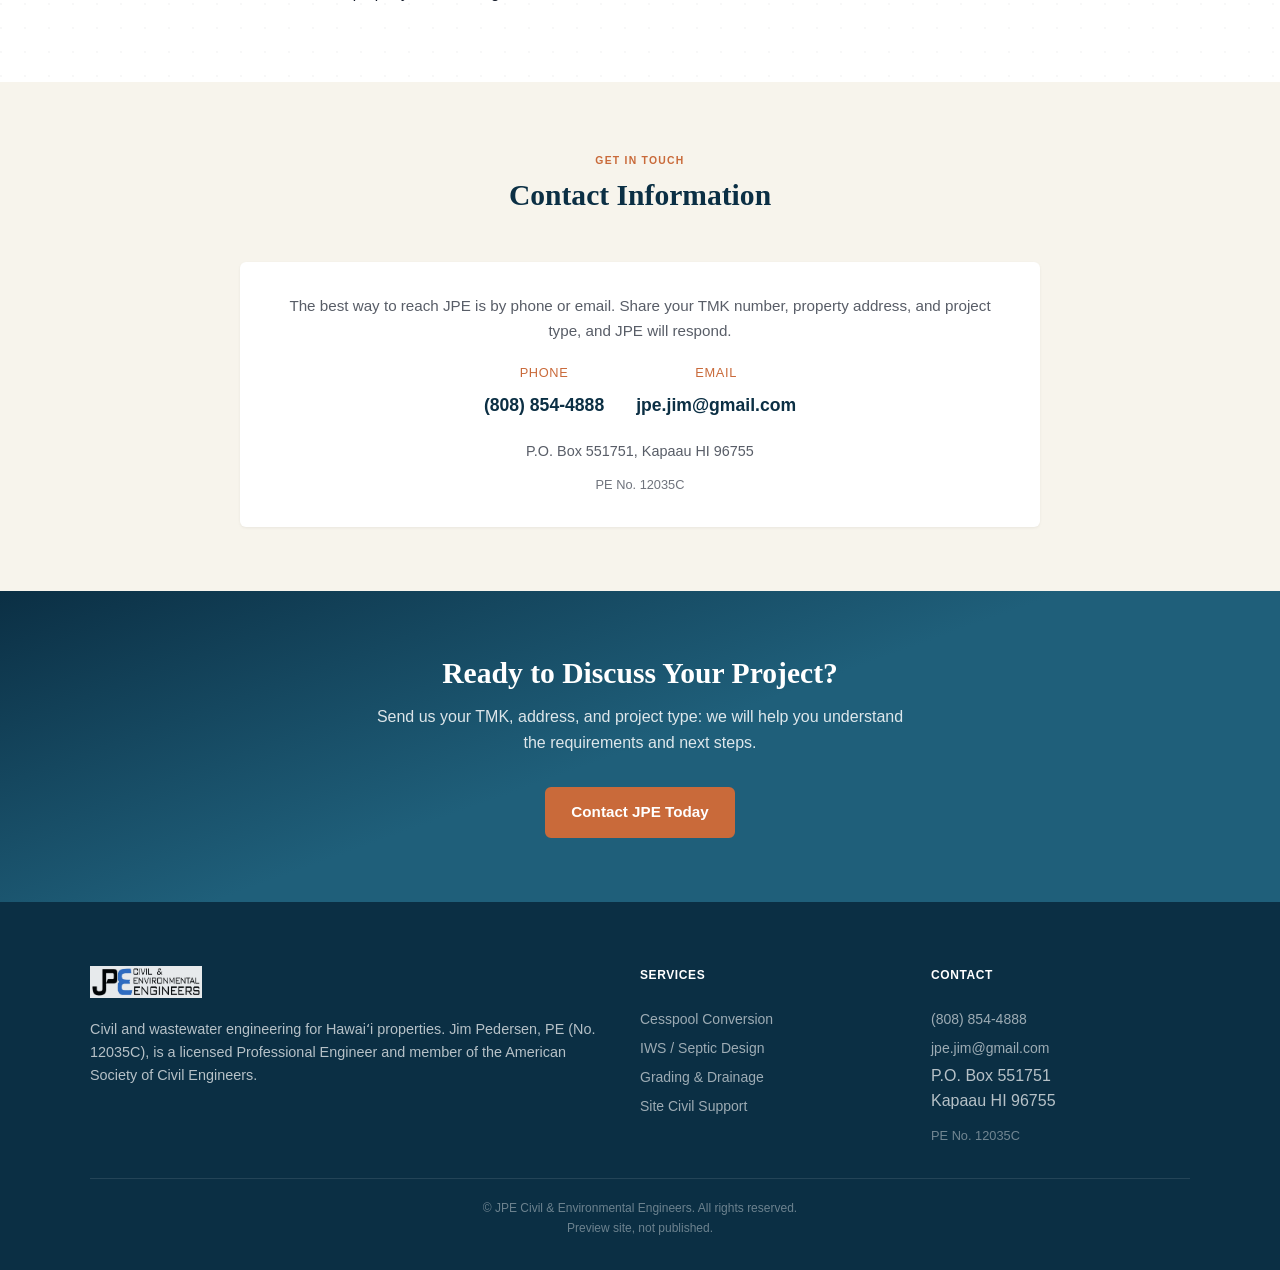
==== commit 1eccae08: "Add files via upload" ====
--- a/about.html
+++ b/about.html
@@ -42,11 +42,11 @@
 }
 </script>
 <!-- Favicons -->
-<link rel="icon" href="/assets/img/favicon.ico" sizes="any">
-<link rel="icon" type="image/png" sizes="16x16" href="/assets/img/favicon-16x16.png">
-<link rel="icon" type="image/png" sizes="32x32" href="/assets/img/favicon-32x32.png">
-<link rel="apple-touch-icon" sizes="180x180" href="/assets/img/apple-touch-icon.png">
-<link rel="manifest" href="/site.webmanifest">
+<link rel="icon" href="assets/img/favicon.ico" sizes="any">
+<link rel="icon" type="image/png" sizes="16x16" href="assets/img/favicon-16x16.png">
+<link rel="icon" type="image/png" sizes="32x32" href="assets/img/favicon-32x32.png">
+<link rel="apple-touch-icon" sizes="180x180" href="assets/img/apple-touch-icon.png">
+<link rel="manifest" href="site.webmanifest">
 </head>
 <body>
 
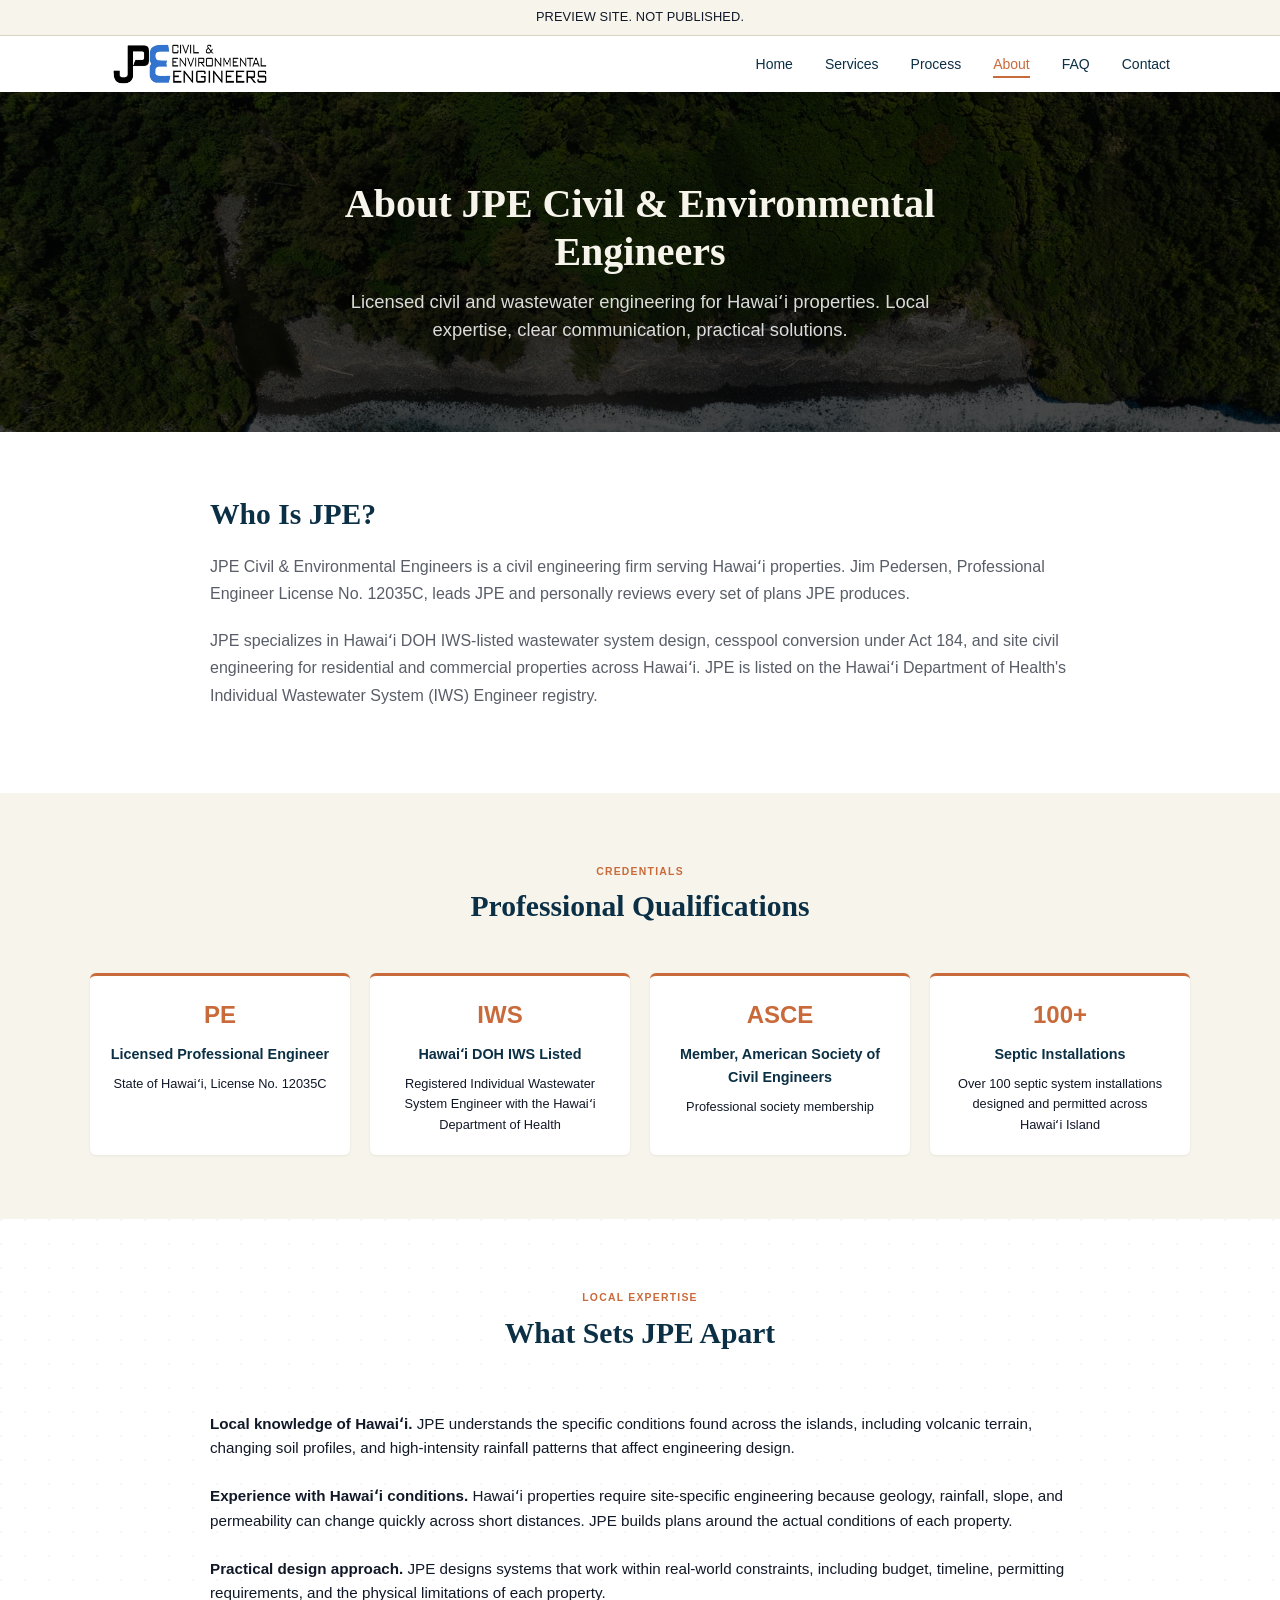
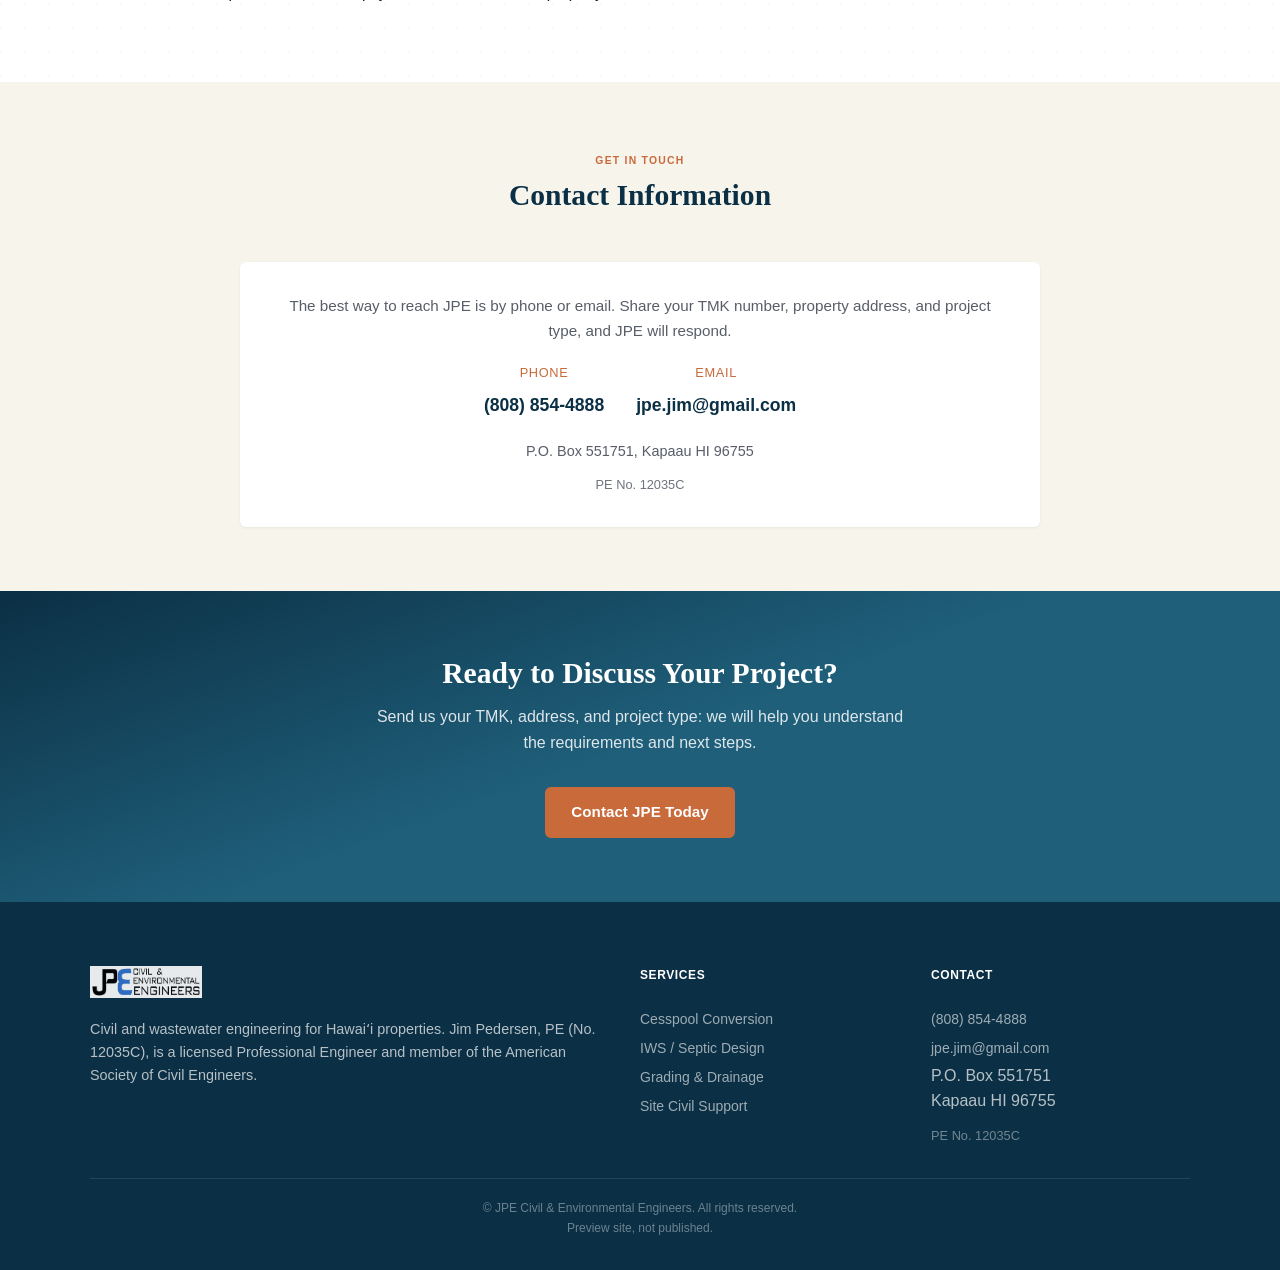
==== commit 709fd0d3: "Update about.html" ====
--- a/about.html
+++ b/about.html
@@ -152,27 +152,27 @@
       <span class="section-label">Local Expertise</span>
       <h2>What Sets JPE Apart</h2>
     </div>
+
     <div class="service-hero-layout">
       <div>
-        <ul style="list-style:none;padding:0;">
-          <li style="padding:var(--sm) 0;border-bottom:1px solid var(--line);font-size:0.95rem;line-height:1.6;display:flex;gap:var(--sm);align-items:flex-start;">
-            <span style="color:var(--medium-blue);font-weight:bold;flex-shrink:0;margin-top:2px;">-</span>
-            <span><strong>Local knowledge of Hawaiʻi.</strong> JPE understands the specific conditions found across the islands, volcanic terrain, rapidly changing soil profiles, and high-intensity rainfall patterns that affect engineering design.</span>
+        <ul style="list-style:none;padding:0;margin:0;">
+          <li style="padding:var(--sm) 0;border-bottom:1px solid var(--line);font-size:0.95rem;line-height:1.6;">
+            <strong>Local knowledge of Hawaiʻi.</strong> JPE understands the specific conditions found across the islands, including volcanic terrain, changing soil profiles, and high-intensity rainfall patterns that affect engineering design.
           </li>
-          <li style="padding:var(--sm) 0;border-bottom:1px solid var(--line);font-size:0.95rem;line-height:1.6;display:flex;gap:var(--sm);align-items:flex-start;">
-            <span style="color:var(--medium-blue);font-weight:bold;flex-shrink:0;margin-top:2px;">-</span>
-            <span><strong>Experience with Hawaiʻi conditions.</strong> Designs that work elsewhere often fail here because they don't account for the islands' unique geology and climate. JPE builds plans around what the land actually is.</span>
+
+          <li style="padding:var(--sm) 0;border-bottom:1px solid var(--line);font-size:0.95rem;line-height:1.6;">
+            <strong>Experience with Hawaiʻi conditions.</strong> Hawaiʻi properties require site-specific engineering because geology, rainfall, slope, and permeability can change quickly across short distances. JPE builds plans around the actual conditions of each property.
           </li>
-          <li style="padding:var(--sm) 0;border-bottom:1px solid var(--line);font-size:0.95rem;line-height:1.6;display:flex;gap:var(--sm);align-items:flex-start;">
-            <span style="color:var(--medium-blue);font-weight:bold;flex-shrink:0;margin-top:2px;">-</span>
-            <span><strong>Practical design approach.</strong> JPE designs systems that work within real-world constraints: budget, timeline, and the physical limitations of each property. No over-engineered solutions.</span>
+
+          <li style="padding:var(--sm) 0;border-bottom:1px solid var(--line);font-size:0.95rem;line-height:1.6;">
+            <strong>Practical design approach.</strong> JPE designs systems that work within real-world constraints, including budget, timeline, permitting requirements, and the physical limitations of each property.
           </li>
         </ul>
       </div>
     </div>
   </div>
 </section>
-
+  
 <!-- Contact Info Block -->
 <section class="section section-alt">
   <div class="content-block" style="max-width:800px;">
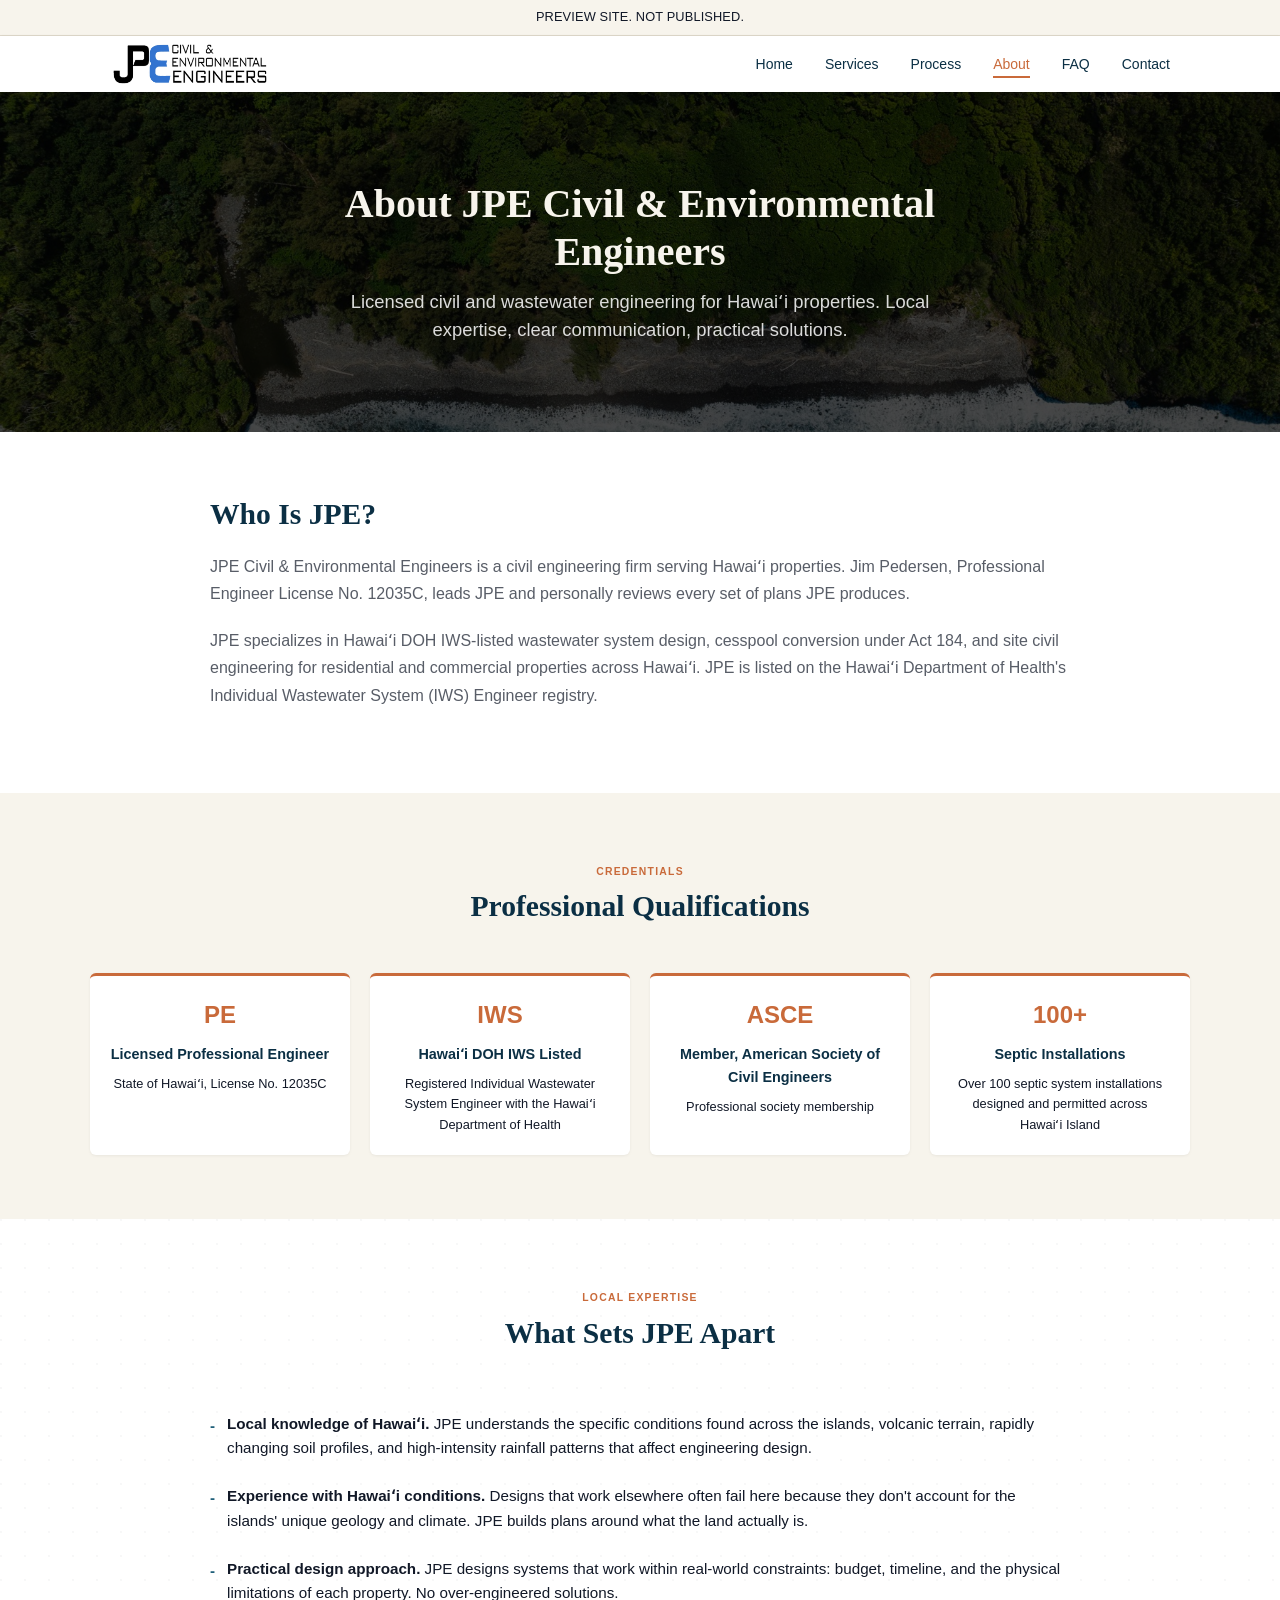
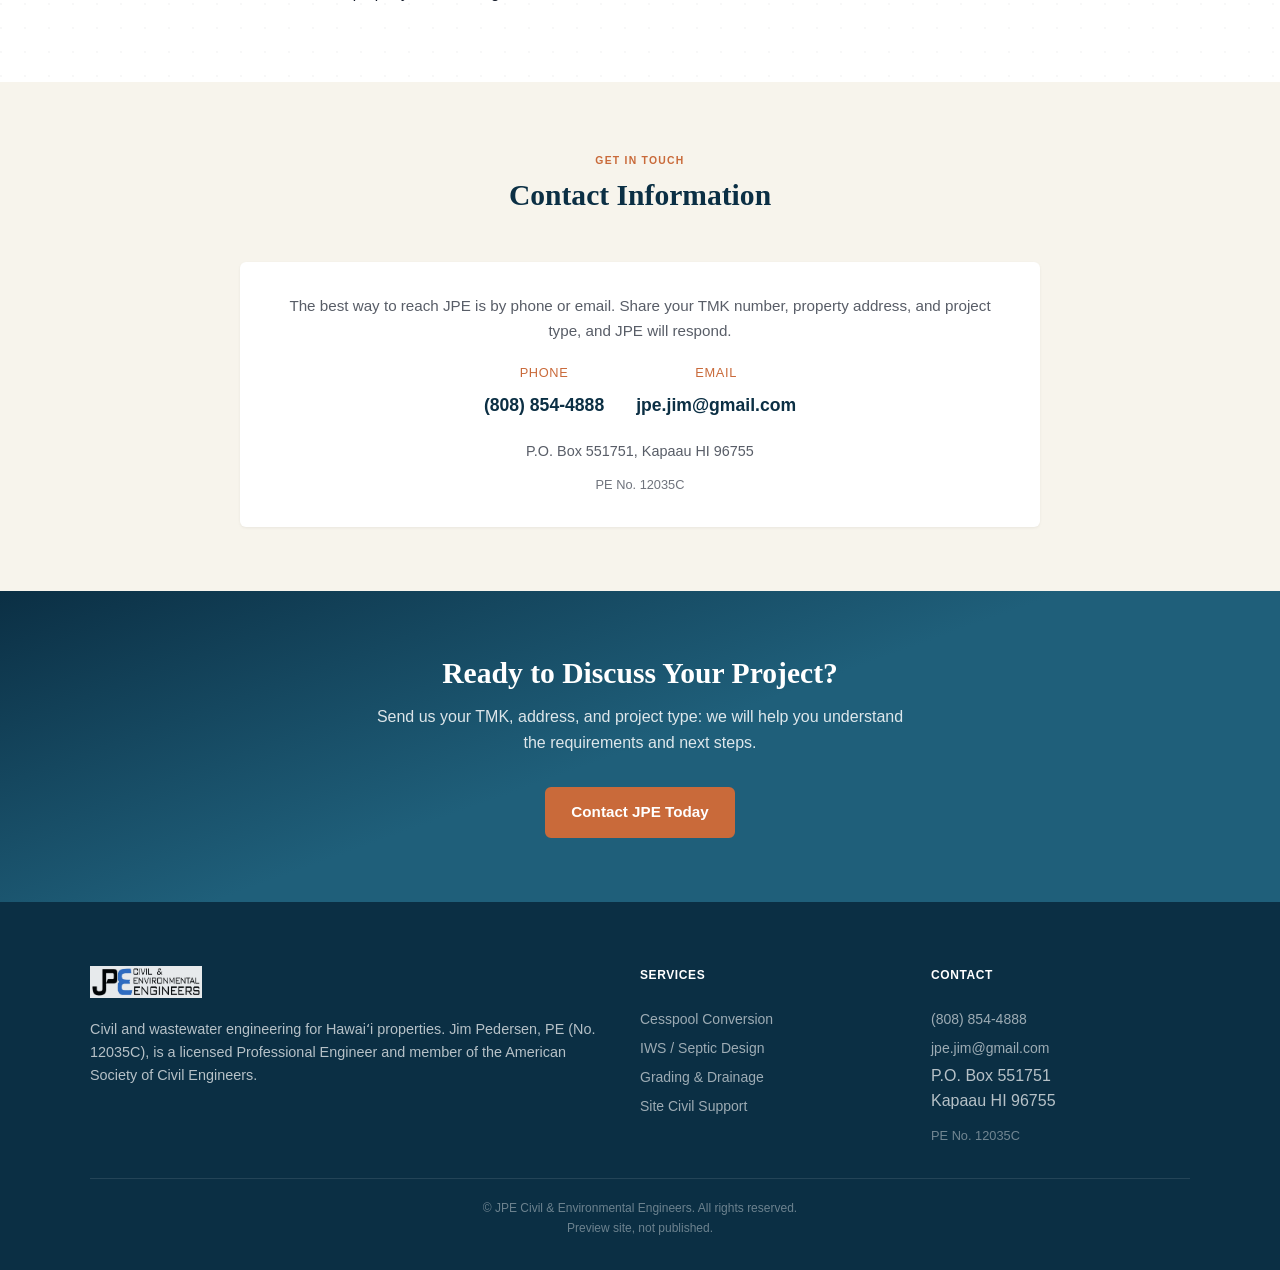
==== commit 1703a69a: "Add files via upload" ====
--- a/about.html
+++ b/about.html
@@ -152,27 +152,27 @@
       <span class="section-label">Local Expertise</span>
       <h2>What Sets JPE Apart</h2>
     </div>
-
     <div class="service-hero-layout">
       <div>
-        <ul style="list-style:none;padding:0;margin:0;">
-          <li style="padding:var(--sm) 0;border-bottom:1px solid var(--line);font-size:0.95rem;line-height:1.6;">
-            <strong>Local knowledge of Hawaiʻi.</strong> JPE understands the specific conditions found across the islands, including volcanic terrain, changing soil profiles, and high-intensity rainfall patterns that affect engineering design.
+        <ul style="list-style:none;padding:0;">
+          <li style="padding:var(--sm) 0;border-bottom:1px solid var(--line);font-size:0.95rem;line-height:1.6;display:flex;gap:var(--sm);align-items:flex-start;">
+            <span style="color:var(--medium-blue);font-weight:bold;flex-shrink:0;margin-top:2px;">-</span>
+            <span><strong>Local knowledge of Hawaiʻi.</strong> JPE understands the specific conditions found across the islands, volcanic terrain, rapidly changing soil profiles, and high-intensity rainfall patterns that affect engineering design.</span>
           </li>
-
-          <li style="padding:var(--sm) 0;border-bottom:1px solid var(--line);font-size:0.95rem;line-height:1.6;">
-            <strong>Experience with Hawaiʻi conditions.</strong> Hawaiʻi properties require site-specific engineering because geology, rainfall, slope, and permeability can change quickly across short distances. JPE builds plans around the actual conditions of each property.
+          <li style="padding:var(--sm) 0;border-bottom:1px solid var(--line);font-size:0.95rem;line-height:1.6;display:flex;gap:var(--sm);align-items:flex-start;">
+            <span style="color:var(--medium-blue);font-weight:bold;flex-shrink:0;margin-top:2px;">-</span>
+            <span><strong>Experience with Hawaiʻi conditions.</strong> Designs that work elsewhere often fail here because they don't account for the islands' unique geology and climate. JPE builds plans around what the land actually is.</span>
           </li>
-
-          <li style="padding:var(--sm) 0;border-bottom:1px solid var(--line);font-size:0.95rem;line-height:1.6;">
-            <strong>Practical design approach.</strong> JPE designs systems that work within real-world constraints, including budget, timeline, permitting requirements, and the physical limitations of each property.
+          <li style="padding:var(--sm) 0;border-bottom:1px solid var(--line);font-size:0.95rem;line-height:1.6;display:flex;gap:var(--sm);align-items:flex-start;">
+            <span style="color:var(--medium-blue);font-weight:bold;flex-shrink:0;margin-top:2px;">-</span>
+            <span><strong>Practical design approach.</strong> JPE designs systems that work within real-world constraints: budget, timeline, and the physical limitations of each property. No over-engineered solutions.</span>
           </li>
         </ul>
       </div>
     </div>
   </div>
 </section>
-  
+
 <!-- Contact Info Block -->
 <section class="section section-alt">
   <div class="content-block" style="max-width:800px;">
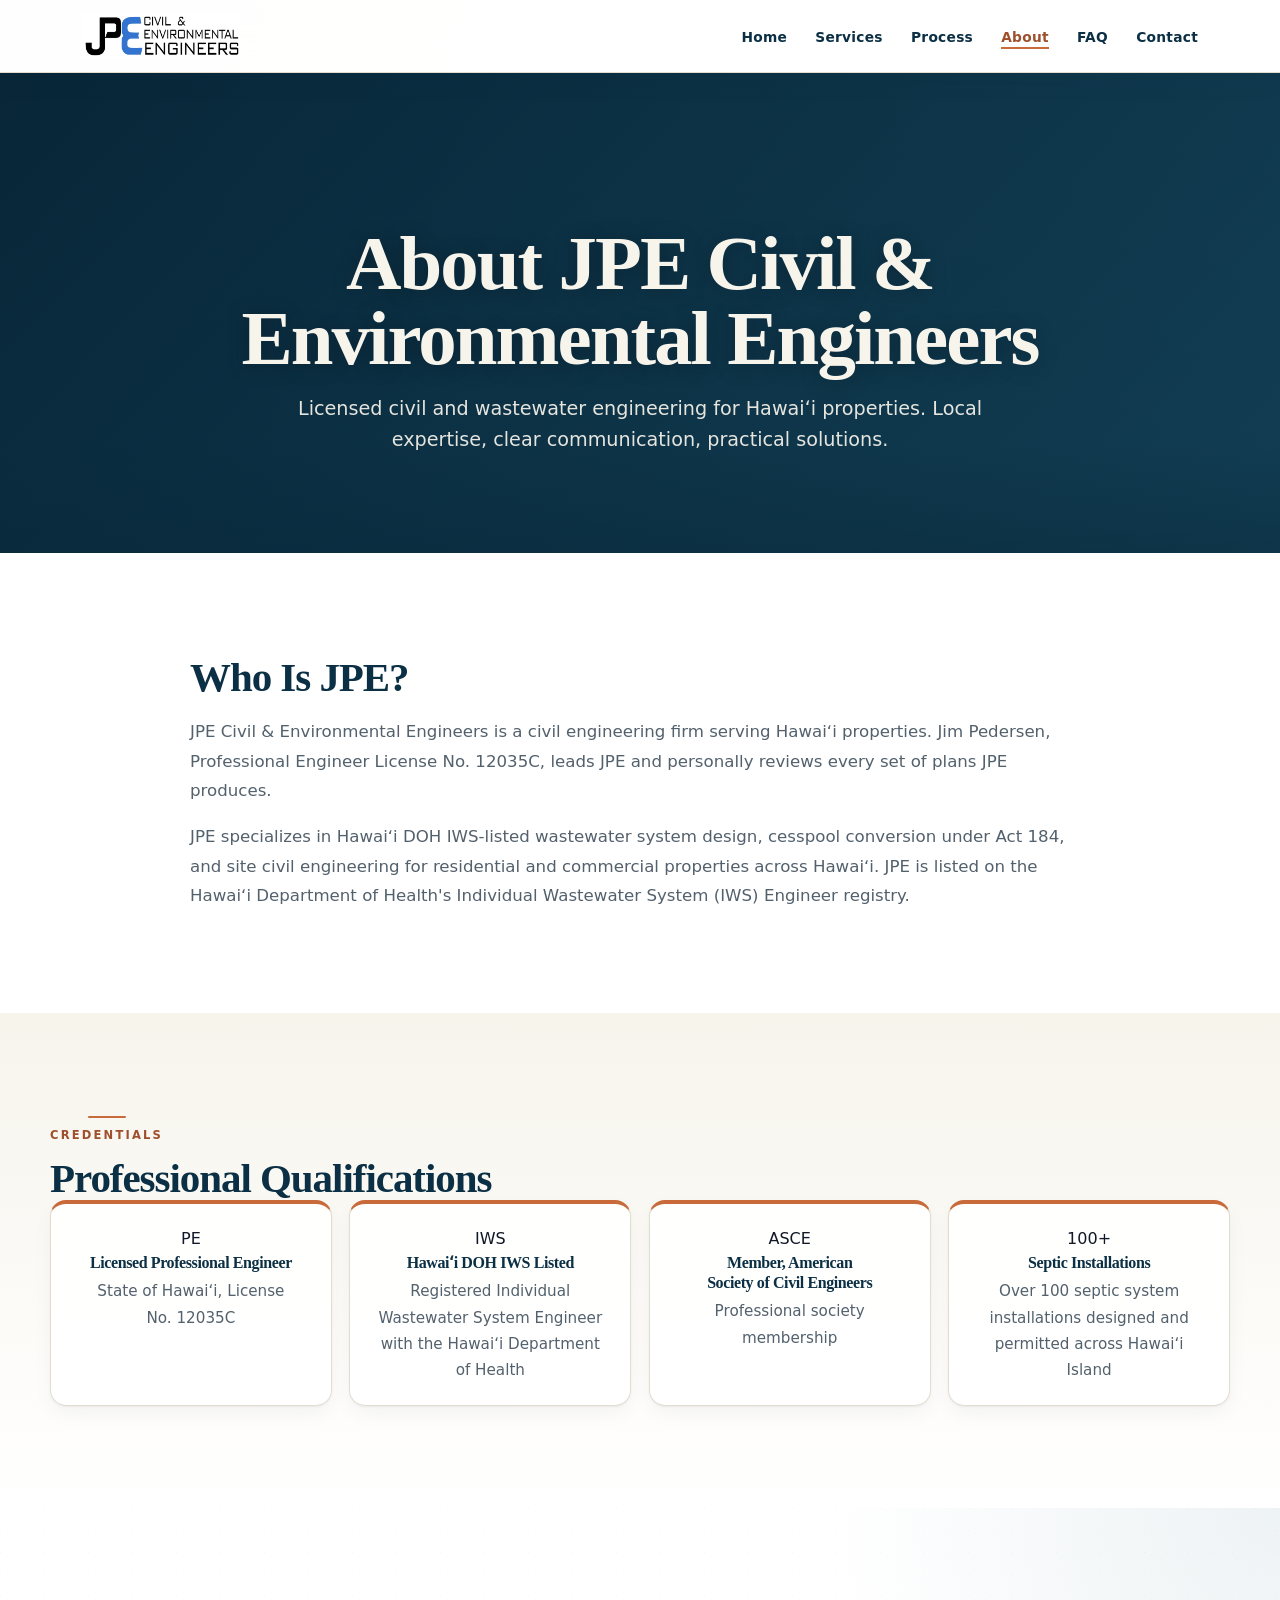
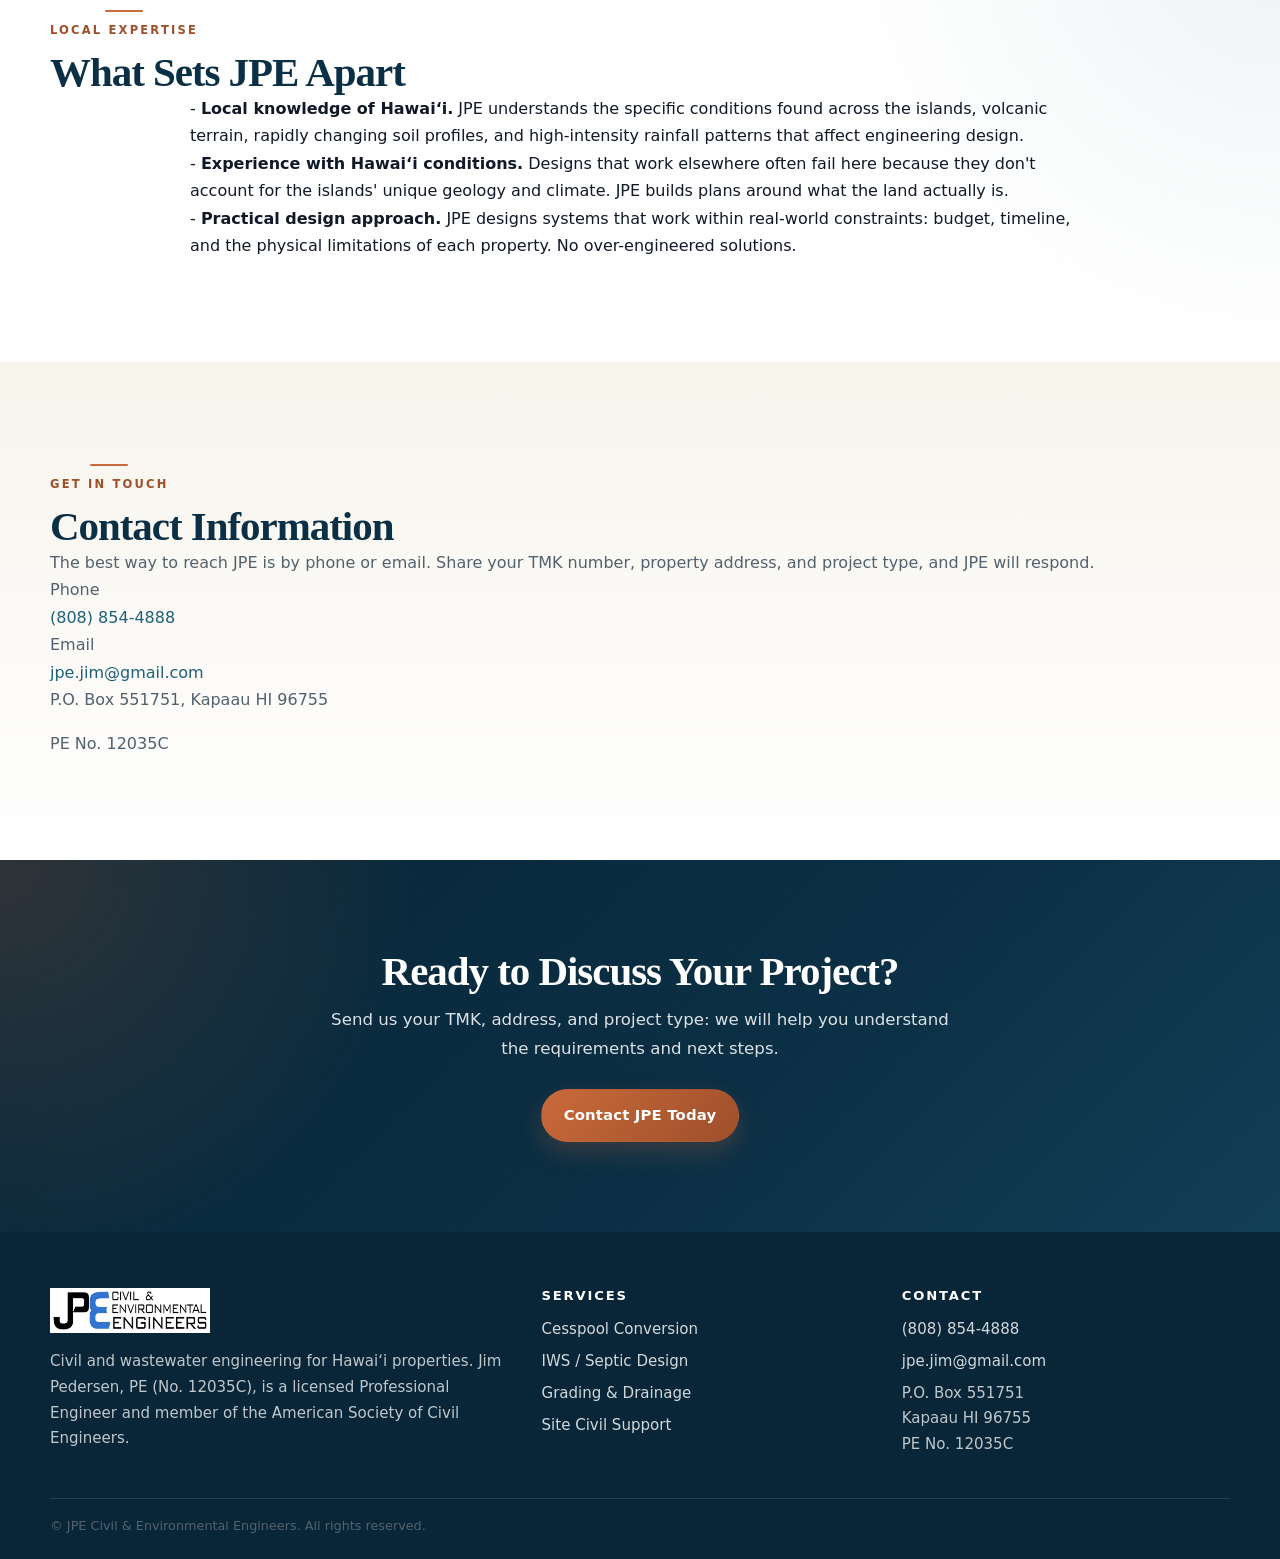
==== commit eb4a0eb1: "Add files via upload" ====
--- a/about.html
+++ b/about.html
@@ -1,248 +1,312 @@
 <!DOCTYPE html>
+
 <html lang="en">
 <head>
-<meta charset="UTF-8">
+<meta charset="utf-8"/>
+<meta content="width=device-width, initial-scale=1.0" name="viewport"/>
+<title>About JPE Civil &amp; Environmental Engineers</title>
+<meta content="Learn about JPE Civil &amp; Environmental Engineers and Jim Pedersen, PE No. 12035C, providing civil, environmental, and wastewater engineering for Hawaiʻi properties." name="description"/>
+<meta content="index, follow, max-image-preview:large" name="robots"/>
+<link href="assets/css/styles.css" rel="stylesheet"/>
+<!-- JSON-LD Structured Data -->
 
-
-
-
-
-<meta name="viewport" content="width=device-width, initial-scale=1.0">
-<title>About JPE Civil & Environmental Engineers</title>
-<meta name="description" content="About JPE Civil & Environmental Engineers. Jim Pedersen, PE, leads JPE and personally reviews every set of plans. Licensed PE 12035C, ASCE member, Hawaiʻi DOH IWS listed.">
-<meta name="robots" content="noindex, nofollow">
-<link rel="stylesheet" href="assets/css/styles.css">
-<!-- JSON-LD Structured Data -->
-<script type="application/ld+json">
-{
-  "@context": "https://schema.org",
-  "@type": "LocalBusiness",
-  "name": "JPE Civil & Environmental Engineers",
-  "description": "Civil and wastewater engineering services for Hawaiʻi properties. Cesspool conversion, IWS/septic system design, grading and drainage plans.",
-  "url": "https://[jpe-domain].com/about.html",
-  "telephone": "+1-808-854-4888",
-  "email": "jpe.jim@gmail.com",
-  "address": {
-    "@type": "PostalAddress",
-    "postOfficeBoxNumber": "551751",
-    "addressLocality": "Kapaau",
-    "addressRegion": "HI",
-    "postalCode": "96755"
+<!-- Favicons -->
+<link href="assets/img/favicon.ico" rel="icon" sizes="any"/>
+<link href="assets/img/favicon-16x16.png" rel="icon" sizes="16x16" type="image/png"/>
+<link href="assets/img/favicon-32x32.png" rel="icon" sizes="32x32" type="image/png"/>
+<link href="assets/img/apple-touch-icon.png" rel="apple-touch-icon" sizes="180x180"/>
+<link href="site.webmanifest" rel="manifest"/>
+<meta content="#0b2f44" name="theme-color"/><link href="https://hawaiisystemscoord-afk.github.io/jpe-website-preview/about.html" rel="canonical"/><meta content="website" property="og:type"/><meta content="About JPE Civil &amp; Environmental Engineers" property="og:title"/><meta content="Learn about JPE Civil &amp; Environmental Engineers and Jim Pedersen, PE No. 12035C, providing civil, environmental, and wastewater engineering for Hawaiʻi properties." property="og:description"/><meta content="https://hawaiisystemscoord-afk.github.io/jpe-website-preview/about.html" property="og:url"/><meta content="JPE Civil &amp; Environmental Engineers" property="og:site_name"/><meta content="https://hawaiisystemscoord-afk.github.io/jpe-website-preview/assets/img/hero-hawaii-coast-rural-land.webp" property="og:image"/><meta content="summary_large_image" name="twitter:card"/><meta content="About JPE Civil &amp; Environmental Engineers" name="twitter:title"/><meta content="Learn about JPE Civil &amp; Environmental Engineers and Jim Pedersen, PE No. 12035C, providing civil, environmental, and wastewater engineering for Hawaiʻi properties." name="twitter:description"/><meta content="https://hawaiisystemscoord-afk.github.io/jpe-website-preview/assets/img/hero-hawaii-coast-rural-land.webp" name="twitter:image"/><script type="application/ld+json">[
+  {
+    "@context": "https://schema.org",
+    "@type": [
+      "ProfessionalService",
+      "LocalBusiness"
+    ],
+    "@id": "https://hawaiisystemscoord-afk.github.io/jpe-website-preview/#jpe",
+    "name": "JPE Civil & Environmental Engineers",
+    "url": "https://hawaiisystemscoord-afk.github.io/jpe-website-preview/",
+    "logo": "https://hawaiisystemscoord-afk.github.io/jpe-website-preview/assets/img/jpe-logo-white-bg.png",
+    "image": "https://hawaiisystemscoord-afk.github.io/jpe-website-preview/assets/img/hero-hawaii-coast-rural-land.webp",
+    "telephone": "+1-808-854-4888",
+    "email": "jpe.jim@gmail.com",
+    "address": {
+      "@type": "PostalAddress",
+      "streetAddress": "P.O. Box 551751",
+      "addressLocality": "Kapaau",
+      "addressRegion": "HI",
+      "postalCode": "96755",
+      "addressCountry": "US"
+    },
+    "founder": {
+      "@type": "Person",
+      "name": "Jim Pedersen",
+      "jobTitle": "Professional Engineer"
+    },
+    "areaServed": [
+      {
+        "@type": "State",
+        "name": "Hawaiʻi"
+      },
+      {
+        "@type": "AdministrativeArea",
+        "name": "Hawaiʻi Island"
+      }
+    ],
+    "knowsAbout": [
+      "Cesspool conversion",
+      "IWS design",
+      "Septic system design",
+      "Grading plans",
+      "Drainage plans",
+      "Civil engineering",
+      "Environmental engineering",
+      "Hawaiʻi DOH wastewater requirements"
+    ],
+    "hasOfferCatalog": {
+      "@type": "OfferCatalog",
+      "name": "Engineering services",
+      "itemListElement": [
+        {
+          "@type": "Offer",
+          "itemOffered": {
+            "@type": "Service",
+            "name": "Cesspool conversion engineering"
+          }
+        },
+        {
+          "@type": "Offer",
+          "itemOffered": {
+            "@type": "Service",
+            "name": "IWS and septic system design"
+          }
+        },
+        {
+          "@type": "Offer",
+          "itemOffered": {
+            "@type": "Service",
+            "name": "Grading and drainage plans"
+          }
+        },
+        {
+          "@type": "Offer",
+          "itemOffered": {
+            "@type": "Service",
+            "name": "Site civil engineering support"
+          }
+        }
+      ]
+    }
   },
-  "areaServed": {
-    "@type": "Place",
-    "name": "Hawaiʻi"
+  {
+    "@context": "https://schema.org",
+    "@type": "WebSite",
+    "@id": "https://hawaiisystemscoord-afk.github.io/jpe-website-preview/#website",
+    "url": "https://hawaiisystemscoord-afk.github.io/jpe-website-preview/",
+    "name": "JPE Civil & Environmental Engineers",
+    "publisher": {
+      "@id": "https://hawaiisystemscoord-afk.github.io/jpe-website-preview/#jpe"
+    }
   },
-  "founder": {
-    "@type": "Person",
-    "name": "Jim Pedersen",
-    "jobTitle": "Professional Engineer, PE"
-  },
-  "license": "PE No. 12035C"
-}
-</script>
-<!-- Favicons -->
-<link rel="icon" href="assets/img/favicon.ico" sizes="any">
-<link rel="icon" type="image/png" sizes="16x16" href="assets/img/favicon-16x16.png">
-<link rel="icon" type="image/png" sizes="32x32" href="assets/img/favicon-32x32.png">
-<link rel="apple-touch-icon" sizes="180x180" href="assets/img/apple-touch-icon.png">
-<link rel="manifest" href="site.webmanifest">
-</head>
-<body>
-
+  {
+    "@context": "https://schema.org",
+    "@type": "AboutPage",
+    "@id": "https://hawaiisystemscoord-afk.github.io/jpe-website-preview/about.html#webpage",
+    "url": "https://hawaiisystemscoord-afk.github.io/jpe-website-preview/about.html",
+    "name": "About JPE Civil & Environmental Engineers",
+    "description": "Learn about JPE Civil & Environmental Engineers and Jim Pedersen, PE No. 12035C, providing civil, environmental, and wastewater engineering for Hawaiʻi properties.",
+    "isPartOf": {
+      "@id": "https://hawaiisystemscoord-afk.github.io/jpe-website-preview/#website"
+    },
+    "about": {
+      "@id": "https://hawaiisystemscoord-afk.github.io/jpe-website-preview/#jpe"
+    },
+    "publisher": {
+      "@id": "https://hawaiisystemscoord-afk.github.io/jpe-website-preview/#jpe"
+    }
+  }
+]</script></head>
+<body><a class="skip-link" href="#main-content">Skip to main content</a>
 <!-- Preview Banner -->
-<div class="preview-banner" role="status">PREVIEW SITE. NOT PUBLISHED.</div>
 
 <!-- Header -->
 <header class="site-header">
-  <div class="header-inner">
-    <a href="index.html" class="site-logo-pill" aria-label="JPE home">
-      <img src="assets/img/jpe-logo-white-bg.png" alt="JPE logo" width="160" height="48">
-    </a>
-    <nav class="main-nav" aria-label="Primary navigation">
-      <ul class="nav-list">
-        <li><a href="index.html" class="nav-link">Home</a></li>
-        <li><a href="index.html#services" class="nav-link">Services</a></li>
-        <li><a href="process.html" class="nav-link">Process</a></li>
-        <li><a href="about.html" class="nav-link" aria-current="page">About</a></li>
-        <li><a href="faq.html" class="nav-link">FAQ</a></li>
-        <li><a href="contact.html" class="nav-link">Contact</a></li>
-      </ul>
-    </nav>
-    <button class="menu-toggle" aria-expanded="false" aria-controls="mobile-nav" aria-label="Toggle navigation menu">
-      <span class="hamburger-line"></span>
-      <span class="hamburger-line"></span>
-      <span class="hamburger-line"></span>
-    </button>
-  </div>
+<div class="header-inner">
+<a aria-label="JPE home" class="site-logo-pill" href="index.html">
+<img alt="JPE logo" height="48" src="assets/img/jpe-logo-white-bg.png" width="160"/>
+</a>
+<nav aria-label="Primary navigation" class="main-nav">
+<ul class="nav-list">
+<li><a class="nav-link" href="index.html">Home</a></li>
+<li><a class="nav-link" href="index.html#services">Services</a></li>
+<li><a class="nav-link" href="process.html">Process</a></li>
+<li><a aria-current="page" class="nav-link" href="about.html">About</a></li>
+<li><a class="nav-link" href="faq.html">FAQ</a></li>
+<li><a class="nav-link" href="contact.html">Contact</a></li>
+</ul>
+</nav>
+<button aria-controls="mobile-nav" aria-expanded="false" aria-label="Toggle navigation menu" class="menu-toggle">
+<span class="hamburger-line"></span>
+<span class="hamburger-line"></span>
+<span class="hamburger-line"></span>
+</button>
+</div>
 </header>
-
 <!-- Mobile Nav Overlay -->
-<nav id="mobile-nav" class="mobile-nav" aria-label="Mobile navigation">
-  <ul class="nav-list">
-    <li><a href="index.html" class="nav-link">Home</a></li>
-    <li><a href="index.html#services" class="nav-link">Services</a></li>
-    <li><a href="process.html" class="nav-link">Process</a></li>
-    <li><a href="about.html" class="nav-link" aria-current="page">About</a></li>
-    <li><a href="faq.html" class="nav-link">FAQ</a></li>
-    <li><a href="contact.html" class="nav-link">Contact</a></li>
-  </ul>
+<nav aria-label="Mobile navigation" class="mobile-nav" id="mobile-nav">
+<ul class="nav-list">
+<li><a class="nav-link" href="index.html">Home</a></li>
+<li><a class="nav-link" href="index.html#services">Services</a></li>
+<li><a class="nav-link" href="process.html">Process</a></li>
+<li><a aria-current="page" class="nav-link" href="about.html">About</a></li>
+<li><a class="nav-link" href="faq.html">FAQ</a></li>
+<li><a class="nav-link" href="contact.html">Contact</a></li>
+</ul>
 </nav>
-
-<main>
-
+<main id="main-content">
 <!-- Page Header -->
-<section class="page-header-overlay page-header-overlay--strong" style="background-image: url('assets/img/about-hawaii-land-water-context.jpg');">
-  <div class="page-header-content">
-    <h1>About JPE Civil & Environmental Engineers</h1>
-    <p style="color:rgba(255,255,255,0.85);font-size:clamp(1rem,2.5vw,1.15rem);max-width:640px;margin:var(--sm) auto 0;line-height:1.5;">Licensed civil and wastewater engineering for Hawaiʻi properties. Local expertise, clear communication, practical solutions.</p>
-  </div>
-</section>
-
+<section class="page-header-overlay page-header-overlay--strong" style="">
+<div class="page-header-content">
+<h1>About JPE Civil &amp; Environmental Engineers</h1>
+<p>Licensed civil and wastewater engineering for Hawaiʻi properties. Local expertise, clear communication, practical solutions.</p>
+</div>
+</section>
 <!-- Intro Section -->
 <section class="section section-white">
-  <div class="content-block">
-    <div class="service-hero-layout">
-      <div>
-        <h2 style="margin-bottom:var(--md);">Who Is JPE?</h2>
-        <p style="color:rgba(17,24,39,0.7);font-size:1rem;line-height:1.7;margin-bottom:var(--md);">JPE Civil & Environmental Engineers is a civil engineering firm serving Hawaiʻi properties. Jim Pedersen, Professional Engineer License No.&nbsp;12035C, leads JPE and personally reviews every set of plans JPE produces.</p>
-        <p style="color:rgba(17,24,39,0.7);font-size:1rem;line-height:1.7;margin-bottom:var(--md);">JPE specializes in Hawaiʻi DOH IWS-listed wastewater system design, cesspool conversion under Act&nbsp;184, and site civil engineering for residential and commercial properties across Hawaiʻi. JPE is listed on the Hawaiʻi Department of Health's Individual Wastewater System (IWS) Engineer registry.</p>
-      </div>
-      
-    </div>
-  </div>
-</section>
-
+<div class="content-block">
+<div class="service-hero-layout">
+<div>
+<h2>Who Is JPE?</h2>
+<p>JPE Civil &amp; Environmental Engineers is a civil engineering firm serving Hawaiʻi properties. Jim Pedersen, Professional Engineer License No. 12035C, leads JPE and personally reviews every set of plans JPE produces.</p>
+<p>JPE specializes in Hawaiʻi DOH IWS-listed wastewater system design, cesspool conversion under Act 184, and site civil engineering for residential and commercial properties across Hawaiʻi. JPE is listed on the Hawaiʻi Department of Health's Individual Wastewater System (IWS) Engineer registry.</p>
+</div>
+</div>
+</div>
+</section>
 <!-- Qualifications -->
 <section class="section section-alt">
-  <div class="content-block">
-    <div style="text-align:center;margin-bottom:var(--xl);">
-      <span class="section-label">Credentials</span>
-      <h2>Professional Qualifications</h2>
-    </div>
-    <div class="credential-grid">
-      <div class="credential-card">
-        <div style="font-size:1.5rem;font-weight:700;color:var(--action-orange);margin-bottom:var(--xs);">PE</div>
-        <h4>Licensed Professional Engineer</h4>
-        <p>State of Hawaiʻi, License No.&nbsp;12035C</p>
-      </div>
-      <div class="credential-card">
-        <div style="font-size:1.5rem;font-weight:700;color:var(--action-orange);margin-bottom:var(--xs);">IWS</div>
-        <h4>Hawaiʻi DOH IWS Listed</h4>
-        <p>Registered Individual Wastewater System Engineer with the Hawaiʻi Department of Health</p>
-      </div>
-      <div class="credential-card">
-        <div style="font-size:1.5rem;font-weight:700;color:var(--action-orange);margin-bottom:var(--xs);">ASCE</div>
-        <h4>Member, American Society of Civil Engineers</h4>
-        <p>Professional society membership</p>
-      </div>
-      <div class="credential-card">
-        <div style="font-size:1.5rem;font-weight:700;color:var(--action-orange);margin-bottom:var(--xs);">100+</div>
-        <h4>Septic Installations</h4>
-        <p>Over 100 septic system installations designed and permitted across Hawaiʻi Island</p>
-      </div>
-    </div>
-  </div>
-</section>
-
+<div class="content-block">
+<div>
+<span class="section-label">Credentials</span>
+<h2>Professional Qualifications</h2>
+</div>
+<div class="credential-grid">
+<div class="credential-card">
+<div>PE</div>
+<h4>Licensed Professional Engineer</h4>
+<p>State of Hawaiʻi, License No. 12035C</p>
+</div>
+<div class="credential-card">
+<div>IWS</div>
+<h4>Hawaiʻi DOH IWS Listed</h4>
+<p>Registered Individual Wastewater System Engineer with the Hawaiʻi Department of Health</p>
+</div>
+<div class="credential-card">
+<div>ASCE</div>
+<h4>Member, American Society of Civil Engineers</h4>
+<p>Professional society membership</p>
+</div>
+<div class="credential-card">
+<div>100+</div>
+<h4>Septic Installations</h4>
+<p>Over 100 septic system installations designed and permitted across Hawaiʻi Island</p>
+</div>
+</div>
+</div>
+</section>
 <!-- What Sets the Firm Apart -->
 <section class="section section-white topo-bg">
-  <div class="content-block">
-    <div style="text-align:center;margin-bottom:var(--xl);">
-      <span class="section-label">Local Expertise</span>
-      <h2>What Sets JPE Apart</h2>
-    </div>
-    <div class="service-hero-layout">
-      <div>
-        <ul style="list-style:none;padding:0;">
-          <li style="padding:var(--sm) 0;border-bottom:1px solid var(--line);font-size:0.95rem;line-height:1.6;display:flex;gap:var(--sm);align-items:flex-start;">
-            <span style="color:var(--medium-blue);font-weight:bold;flex-shrink:0;margin-top:2px;">-</span>
-            <span><strong>Local knowledge of Hawaiʻi.</strong> JPE understands the specific conditions found across the islands, volcanic terrain, rapidly changing soil profiles, and high-intensity rainfall patterns that affect engineering design.</span>
-          </li>
-          <li style="padding:var(--sm) 0;border-bottom:1px solid var(--line);font-size:0.95rem;line-height:1.6;display:flex;gap:var(--sm);align-items:flex-start;">
-            <span style="color:var(--medium-blue);font-weight:bold;flex-shrink:0;margin-top:2px;">-</span>
-            <span><strong>Experience with Hawaiʻi conditions.</strong> Designs that work elsewhere often fail here because they don't account for the islands' unique geology and climate. JPE builds plans around what the land actually is.</span>
-          </li>
-          <li style="padding:var(--sm) 0;border-bottom:1px solid var(--line);font-size:0.95rem;line-height:1.6;display:flex;gap:var(--sm);align-items:flex-start;">
-            <span style="color:var(--medium-blue);font-weight:bold;flex-shrink:0;margin-top:2px;">-</span>
-            <span><strong>Practical design approach.</strong> JPE designs systems that work within real-world constraints: budget, timeline, and the physical limitations of each property. No over-engineered solutions.</span>
-          </li>
-        </ul>
-      </div>
-    </div>
-  </div>
-</section>
-
+<div class="content-block">
+<div>
+<span class="section-label">Local Expertise</span>
+<h2>What Sets JPE Apart</h2>
+</div>
+<div class="service-hero-layout">
+<div>
+<ul>
+<li>
+<span>-</span>
+<span><strong>Local knowledge of Hawaiʻi.</strong> JPE understands the specific conditions found across the islands, volcanic terrain, rapidly changing soil profiles, and high-intensity rainfall patterns that affect engineering design.</span>
+</li>
+<li>
+<span>-</span>
+<span><strong>Experience with Hawaiʻi conditions.</strong> Designs that work elsewhere often fail here because they don't account for the islands' unique geology and climate. JPE builds plans around what the land actually is.</span>
+</li>
+<li>
+<span>-</span>
+<span><strong>Practical design approach.</strong> JPE designs systems that work within real-world constraints: budget, timeline, and the physical limitations of each property. No over-engineered solutions.</span>
+</li>
+</ul>
+</div>
+</div>
+</div>
+</section>
 <!-- Contact Info Block -->
 <section class="section section-alt">
-  <div class="content-block" style="max-width:800px;">
-    <div style="text-align:center;margin-bottom:var(--xl);">
-      <span class="section-label">Get in Touch</span>
-      <h2>Contact Information</h2>
-    </div>
-    <div style="background:var(--white);border-radius:var(--radius);padding:var(--lg);box-shadow:var(--shadow-sm);text-align:center;">
-      <p style="font-size:0.95rem;color:rgba(17,24,39,0.7);margin-bottom:var(--md);">The best way to reach JPE is by phone or email. Share your TMK number, property address, and project type, and JPE will respond.</p>
-      <div style="display:flex;flex-wrap:wrap;justify-content:center;gap:var(--lg);margin-bottom:var(--md);">
-        <div>
-          <p style="font-size:0.8rem;color:var(--action-orange);text-transform:uppercase;letter-spacing:0.05em;margin-bottom:var(--xs);">Phone</p>
-          <a href="tel:+1-808-854-4888" style="font-size:1.1rem;font-weight:600;color:var(--dark-ocean);">(808) 854-4888</a>
-        </div>
-        <div>
-          <p style="font-size:0.8rem;color:var(--action-orange);text-transform:uppercase;letter-spacing:0.05em;margin-bottom:var(--xs);">Email</p>
-          <a href="mailto:jpe.jim@gmail.com" style="font-size:1.1rem;font-weight:600;color:var(--dark-ocean);">jpe.jim@gmail.com</a>
-        </div>
-      </div>
-      <p style="font-size:0.9rem;color:rgba(17,24,39,0.7);">P.O. Box 551751, Kapaau HI 96755</p>
-      <p style="font-size:0.8rem;opacity:0.6;margin-top:var(--sm);">PE No. 12035C</p>
-    </div>
-  </div>
-</section>
-
+<div class="content-block">
+<div>
+<span class="section-label">Get in Touch</span>
+<h2>Contact Information</h2>
+</div>
+<div>
+<p>The best way to reach JPE is by phone or email. Share your TMK number, property address, and project type, and JPE will respond.</p>
+<div>
+<div>
+<p>Phone</p>
+<a href="tel:+18088544888">(808) 854-4888</a>
+</div>
+<div>
+<p>Email</p>
+<a href="mailto:jpe.jim@gmail.com">jpe.jim@gmail.com</a>
+</div>
+</div>
+<p>P.O. Box 551751, Kapaau HI 96755</p>
+<p>PE No. 12035C</p>
+</div>
+</div>
+</section>
 <!-- CTA Banner -->
 <section class="cta-banner">
-  <div class="cta-banner-content">
-    <h2>Ready to Discuss Your Project?</h2>
-    <p>Send us your TMK, address, and project type: we will help you understand the requirements and next steps.</p>
-    <a href="contact.html" class="btn btn-primary">Contact JPE Today</a>
-  </div>
-</section>
-
+<div class="cta-banner-content">
+<h2>Ready to Discuss Your Project?</h2>
+<p>Send us your TMK, address, and project type: we will help you understand the requirements and next steps.</p>
+<a class="btn btn-primary" href="contact.html">Contact JPE Today</a>
+</div>
+</section>
 </main>
-
 <!-- Footer -->
 <footer class="site-footer">
-  <div class="footer-inner">
-    <div class="footer-col footer-brand-col">
-      <div class="footer-brand footer-logo-only">
-        <img src="assets/img/jpe-logo-white-bg.png" alt="" width="40" height="12" aria-hidden="true">
-      </div>
-      <p style="font-size:0.9rem;line-height:1.6;">Civil and wastewater engineering for Hawaiʻi properties. Jim Pedersen, PE (No. 12035C), is a licensed Professional Engineer and member of the American Society of Civil Engineers.</p>
-    </div>
-    <div class="footer-col">
-      <h4>Services</h4>
-      <ul>
-        <li><a href="cesspool-conversion.html">Cesspool Conversion</a></li>
-        <li><a href="iws-septic-design.html">IWS / Septic Design</a></li>
-        <li><a href="grading-drainage.html">Grading &amp; Drainage</a></li>
-        <li><a href="contact.html">Site Civil Support</a></li>
-      </ul>
-    </div>
-    <div class="footer-col">
-      <h4>Contact</h4>
-      <ul>
-        <li><a href="tel:+1-808-854-4888">(808) 854-4888</a></li>
-        <li><a href="mailto:jpe.jim@gmail.com">jpe.jim@gmail.com</a></li>
-        <li>P.O. Box 551751<br>Kapaau HI 96755</li>
-      </ul>
-      <p style="font-size:0.8rem;opacity:0.6;margin-top:var(--sm);">PE No. 12035C</p>
-    </div>
-  </div>
-  <div class="footer-bottom">
-    <p>&copy; JPE Civil & Environmental Engineers. All rights reserved.</p>
-    <p class="footer-disclaimer">Preview site, not published.</p>
-  </div>
+<div class="footer-inner">
+<div class="footer-col footer-brand-col">
+<div class="footer-brand footer-logo-only">
+<img alt="" aria-hidden="true" height="12" src="assets/img/jpe-logo-white-bg.png" width="40"/>
+</div>
+<p>Civil and wastewater engineering for Hawaiʻi properties. Jim Pedersen, PE (No. 12035C), is a licensed Professional Engineer and member of the American Society of Civil Engineers.</p>
+</div>
+<div class="footer-col">
+<h4>Services</h4>
+<ul>
+<li><a href="cesspool-conversion.html">Cesspool Conversion</a></li>
+<li><a href="iws-septic-design.html">IWS / Septic Design</a></li>
+<li><a href="grading-drainage.html">Grading &amp; Drainage</a></li>
+<li><a href="contact.html">Site Civil Support</a></li>
+</ul>
+</div>
+<div class="footer-col">
+<h4>Contact</h4>
+<ul>
+<li><a href="tel:+18088544888">(808) 854-4888</a></li>
+<li><a href="mailto:jpe.jim@gmail.com">jpe.jim@gmail.com</a></li>
+<li>P.O. Box 551751<br/>Kapaau HI 96755</li>
+</ul>
+<p>PE No. 12035C</p>
+</div>
+</div>
+<div class="footer-bottom">
+<p>© JPE Civil &amp; Environmental Engineers. All rights reserved.</p>
+
+</div>
 </footer>
-
-<script src="assets/js/main.js" defer></script>
+<script defer="" src="assets/js/main.js"></script>
 </body>
 </html>
--- a/assets/css/styles.css
+++ b/assets/css/styles.css
@@ -1,522 +1,96 @@
-/* JPE Civil & Environmental Engineers, Preview Stylesheet v8.2 Visual + Copy Repair
-   Premium technical local service site. Less, but better.
-   Mobile-first. CSS Grid + Flexbox. */
+/* JPE Civil & Environmental Engineers, v10 launch-quality design system
+   Local-first static site. Fast, scan-friendly, accessible, and professional. */
+:root{
+  --white:#ffffff;
+  --paper:#fbfaf6;
+  --off-white:#f7f4ec;
+  --sand:#efe8d8;
+  --charcoal:#111827;
+  --muted:#53616d;
+  --dark-ocean:#0b2f44;
+  --deep-ocean:#082638;
+  --medium-blue:#1f5f7a;
+  --action-orange:#c96a3a;
+  --clay-dark:#9e4f2b;
+  --light-border:#ded8ca;
+  --line:rgba(17,24,39,.12);
+  --radius-sm:10px;
+  --radius:16px;
+  --radius-lg:24px;
+  --shadow-sm:0 1px 2px rgba(8,38,56,.06),0 8px 20px rgba(8,38,56,.04);
+  --shadow-md:0 14px 36px rgba(8,38,56,.12);
+  --shadow-lg:0 24px 70px rgba(8,38,56,.22);
+  --header-h:72px;
+  --container:1180px;
+  --measure:900px;
+  --ease:cubic-bezier(.2,.7,.2,1);
+}
+*{box-sizing:border-box;margin:0;padding:0}
+html{scroll-behavior:smooth;background:var(--paper)}
+body{
+  min-height:100vh;
+  font-family:Inter,ui-sans-serif,system-ui,-apple-system,BlinkMacSystemFont,"Segoe UI",Roboto,Arial,sans-serif;
+  font-size:16px;line-height:1.72;color:var(--charcoal);background:
+    radial-gradient(circle at 5% 0%, rgba(201,106,58,.08), transparent 30rem),
+    linear-gradient(180deg, var(--paper) 0%, #fff 34%, var(--paper) 100%);
+  -webkit-font-smoothing:antialiased;text-rendering:optimizeLegibility;
+}
+body::before{content:"";position:fixed;inset:0;pointer-events:none;z-index:-1;opacity:.32;background-image:
+  linear-gradient(90deg, rgba(11,47,68,.035) 1px, transparent 1px),
+  linear-gradient(180deg, rgba(11,47,68,.025) 1px, transparent 1px);
+  background-size:48px 48px,48px 48px;}
+h1,h2,h3,h4{font-family:Georgia,Cambria,"Times New Roman",serif;color:var(--dark-ocean);letter-spacing:-.025em;text-wrap:balance}
+h1{font-size:clamp(2.35rem,6vw,4.9rem);line-height:.98;font-weight:760}
+h2{font-size:clamp(1.65rem,3.2vw,2.7rem);line-height:1.08;font-weight:740}
+h3{font-size:clamp(1.12rem,1.65vw,1.42rem);line-height:1.2;font-weight:700}
+h4{font-size:1rem;line-height:1.25;font-weight:700}
+p{margin:0;color:var(--muted)}
+p+p{margin-top:1rem}
+a{color:var(--medium-blue);text-decoration:none;transition:color .18s var(--ease), border-color .18s var(--ease), background .18s var(--ease), transform .18s var(--ease), box-shadow .18s var(--ease)}
+a:hover{color:var(--action-orange)}
+a:focus-visible,button:focus-visible,input:focus-visible,select:focus-visible,textarea:focus-visible{outline:3px solid rgba(201,106,58,.36);outline-offset:3px;border-radius:8px}
+img{display:block;max-width:100%;height:auto}ul{list-style:none}.skip-link{position:absolute;left:-999px;top:auto;width:1px;height:1px;overflow:hidden}.skip-link:focus{left:1rem;top:1rem;width:auto;height:auto;padding:.7rem 1rem;background:var(--dark-ocean);color:#fff;z-index:9999;border-radius:8px}
+.preview-banner{display:none!important}
+/* Header */
+.site-header{position:sticky;top:0;z-index:1000;background:rgba(255,255,255,.92);backdrop-filter:blur(18px);-webkit-backdrop-filter:blur(18px);border-bottom:1px solid rgba(222,216,202,.85);box-shadow:0 8px 28px rgba(8,38,56,.05)}
+.site-header.scrolled{box-shadow:0 12px 34px rgba(8,38,56,.11)}
+.header-inner{height:var(--header-h);max-width:var(--container);margin:0 auto;padding:0 clamp(1rem,3vw,2rem);display:flex;align-items:center;justify-content:space-between;gap:2rem}.site-logo,.site-logo-pill{display:inline-flex;align-items:center;line-height:0;flex-shrink:0}.site-logo img,.site-logo-pill img{width:160px;height:auto;max-height:48px;object-fit:contain}.nav-list{display:flex;align-items:center;gap:clamp(1rem,2.2vw,2rem)}.nav-link{position:relative;color:var(--dark-ocean);font-size:.86rem;font-weight:720;letter-spacing:.02em;padding:.6rem 0}.nav-link::after{content:"";position:absolute;left:0;right:0;bottom:.28rem;height:2px;background:var(--action-orange);transform:scaleX(0);transform-origin:right;transition:transform .22s var(--ease)}.nav-link:hover::after,.nav-link[aria-current="page"]::after{transform:scaleX(1);transform-origin:left}.nav-link[aria-current="page"]{color:var(--clay-dark)}
+.menu-toggle{display:none;background:transparent;border:0;padding:.5rem;cursor:pointer;flex-direction:column;gap:5px;z-index:1100}.hamburger-line{display:block;width:26px;height:2px;background:var(--dark-ocean);border-radius:2px;transition:transform .22s var(--ease),opacity .22s var(--ease)}.menu-toggle.is-open .hamburger-line:nth-child(1){transform:translateY(7px) rotate(45deg)}.menu-toggle.is-open .hamburger-line:nth-child(2){opacity:0}.menu-toggle.is-open .hamburger-line:nth-child(3){transform:translateY(-7px) rotate(-45deg)}
+.mobile-nav,#mobile-nav{display:none;position:fixed;inset:0;z-index:1050;background:rgba(8,38,56,.96);backdrop-filter:blur(16px);-webkit-backdrop-filter:blur(16px);padding:calc(var(--header-h) + 2rem) 1.4rem 2rem;overflow:auto}.mobile-nav.is-open,#mobile-nav.is-open{display:block}.mobile-nav .nav-list,#mobile-nav .nav-list{display:flex;flex-direction:column;align-items:stretch;gap:0;max-width:440px;margin:0 auto}.mobile-nav .nav-link,#mobile-nav .nav-link{display:block;color:#fff;font-size:1.18rem;padding:1rem 0;border-bottom:1px solid rgba(255,255,255,.12)}.mobile-nav .nav-link::after,#mobile-nav .nav-link::after{display:none}
+/* Core sections */
+.section{position:relative;padding:clamp(4rem,8vw,7rem) clamp(1rem,3vw,2rem)}.section-white{background:rgba(255,255,255,.92)}.section-alt{background:linear-gradient(180deg,var(--off-white),#fff)}.section-dark{background:radial-gradient(circle at 12% 16%,rgba(201,106,58,.18),transparent 24rem),linear-gradient(135deg,var(--deep-ocean),var(--dark-ocean) 46%,#123e56)}.content-block{max-width:var(--container);margin-inline:auto}.section-header{max-width:780px;margin:0 auto clamp(2.2rem,5vw,4rem);text-align:center}.section-label{display:inline-block;position:relative;margin-bottom:.85rem;color:var(--clay-dark);font-size:.72rem;line-height:1;font-weight:850;letter-spacing:.19em;text-transform:uppercase}.section-label::before{content:"";display:block;width:38px;height:2px;background:var(--action-orange);margin:0 auto .8rem;border-radius:99px}.section-header h2{margin-bottom:.75rem}.section-header p{font-size:1.05rem;max-width:650px;margin-inline:auto}.topo-bg,.blueprint-bg{background-image:
+  radial-gradient(circle at top right, rgba(31,95,122,.08), transparent 28rem),
+  linear-gradient(135deg, rgba(222,216,202,.22) 0 1px, transparent 1px);
+  background-size:auto,22px 22px}
+/* Hero */
+.hero{position:relative;min-height:clamp(590px,80vh,760px);display:grid;place-items:center;text-align:center;overflow:hidden;padding:calc(var(--header-h) + 4rem) 1.25rem 5rem;background-image:url('../img/hero-hawaii-coast-rural-land.webp');background-size:cover;background-position:center 44%;isolation:isolate}.hero::before{content:"";position:absolute;inset:0;background:
+  linear-gradient(180deg,rgba(8,38,56,.42),rgba(8,38,56,.56)),
+  radial-gradient(circle at 50% 36%,rgba(201,106,58,.18),transparent 28rem);z-index:-1}.hero::after{content:"";position:absolute;inset:0;opacity:.10;z-index:-1;background-image:url("data:image/svg+xml,%3Csvg xmlns='http://www.w3.org/2000/svg' width='520' height='520'%3E%3Cg fill='none' stroke='%23ffffff' stroke-width='1' opacity='.9'%3E%3Cpath d='M-20 210c92-44 161-44 252 0s161 44 252 0'/%3E%3Cpath d='M-20 260c92-44 161-44 252 0s161 44 252 0'/%3E%3Cpath d='M-20 310c92-44 161-44 252 0s161 44 252 0'/%3E%3Cpath d='M-20 160c92-44 161-44 252 0s161 44 252 0'/%3E%3C/g%3E%3C/svg%3E");background-size:520px 520px}.hero-inner{max-width:980px;margin:0 auto}.hero-text h1{color:var(--white);text-shadow:0 2px 22px rgba(0,0,0,.24);margin-bottom:1.25rem}.hero-subtitle{color:rgba(255,255,255,.93);font-size:clamp(1.04rem,2vw,1.3rem);line-height:1.65;max-width:760px;margin:0 auto 2rem;text-shadow:0 1px 14px rgba(0,0,0,.24)}.hero-cta-group{display:flex;gap:1rem;justify-content:center;flex-wrap:wrap}.hero-proof{margin:2rem auto 0;display:flex;flex-wrap:wrap;justify-content:center;gap:.65rem;max-width:850px}.proof-pill{padding:.55rem .85rem;border:1px solid rgba(255,255,255,.22);border-radius:99px;color:rgba(255,255,255,.9);background:rgba(255,255,255,.08);font-size:.82rem;font-weight:700;letter-spacing:.02em;backdrop-filter:blur(12px)}
+/* Page headers */
+.page-header,.page-header-overlay{position:relative;min-height:clamp(330px,42vw,480px);display:grid;place-items:center;text-align:center;padding:calc(var(--header-h) + 3rem) 1.25rem 4rem;background:linear-gradient(135deg,var(--deep-ocean),var(--medium-blue));background-size:cover;background-position:center;overflow:hidden;isolation:isolate}.page-header-overlay::before{content:"";position:absolute;inset:0;background:linear-gradient(180deg,rgba(8,38,56,.50),rgba(8,38,56,.56));z-index:-1}.page-header-overlay--strong::before{background:linear-gradient(180deg,rgba(8,38,56,.54),rgba(8,38,56,.60))}.faq-header::before{background:linear-gradient(180deg,rgba(8,38,56,.46),rgba(8,38,56,.54))}.page-header-overlay::after,.page-header::after{content:"";position:absolute;inset:auto 0 0;height:110px;background:linear-gradient(180deg,transparent,rgba(8,38,56,.38));pointer-events:none}.page-header-content{position:relative;z-index:2;max-width:820px;margin-inline:auto}.page-header h1,.page-header-overlay h1{color:var(--off-white);margin-bottom:1rem;text-shadow:0 2px 20px rgba(0,0,0,.26)}.page-header p,.page-header-overlay p{color:rgba(247,244,236,.92);font-size:clamp(1rem,1.8vw,1.2rem);line-height:1.65;max-width:720px;margin:0 auto}.breadcrumb{display:none!important}
+/* Buttons */
+.btn,.form-submit{display:inline-flex;align-items:center;justify-content:center;min-height:46px;padding:.8rem 1.35rem;border-radius:999px;border:1px solid transparent;font-weight:850;font-size:.93rem;letter-spacing:.01em;cursor:pointer;transition:transform .18s var(--ease),box-shadow .18s var(--ease),background .18s var(--ease),border-color .18s var(--ease),color .18s var(--ease)}.btn-primary,.form-submit{background:linear-gradient(135deg,var(--action-orange),var(--clay-dark));color:#fff;box-shadow:0 10px 24px rgba(201,106,58,.24)}.btn-primary:hover,.form-submit:hover{color:#fff;transform:translateY(-2px);box-shadow:0 16px 36px rgba(201,106,58,.30)}.btn-secondary{color:#fff;border-color:rgba(255,255,255,.36);background:rgba(255,255,255,.10);backdrop-filter:blur(10px)}.btn-secondary:hover{color:#fff;background:rgba(255,255,255,.18);transform:translateY(-2px)}.btn-outline{color:var(--dark-ocean);border-color:rgba(11,47,68,.24);background:#fff}.btn-outline:hover{color:#fff;background:var(--dark-ocean);border-color:var(--dark-ocean)}
+/* Cards and grids */
+.services-grid,.services-grid-4{display:grid;gap:1.25rem}.services-grid{grid-template-columns:repeat(auto-fit,minmax(min(100%,280px),1fr))}.services-grid-4{grid-template-columns:repeat(auto-fit,minmax(min(100%,245px),1fr))}.service-card,.credential-card,.process-step,.contact-info-item,.info-box{background:rgba(255,255,255,.88);border:1px solid rgba(222,216,202,.86);border-radius:var(--radius);box-shadow:var(--shadow-sm);overflow:hidden}.service-card{position:relative;display:flex;flex-direction:column;min-height:100%;transition:transform .2s var(--ease),box-shadow .2s var(--ease),border-color .2s var(--ease)}.service-card:hover{transform:translateY(-4px);box-shadow:var(--shadow-md);border-color:rgba(201,106,58,.35)}.service-card::before{content:"";position:absolute;inset:0 0 auto 0;height:4px;background:linear-gradient(90deg,var(--action-orange),var(--medium-blue));opacity:.88}.service-card-accent{display:none}.service-card-body{padding:1.45rem;display:flex;flex-direction:column;min-height:100%;gap:.75rem}.service-card-body p{font-size:.97rem;line-height:1.66}.service-card-body .card-link{margin-top:auto;font-weight:850;color:var(--clay-dark);font-size:.92rem}.section-dark .service-card{background:rgba(255,255,255,.08);border-color:rgba(255,255,255,.14);box-shadow:none}.section-dark .service-card-body h3{color:#fff}.section-dark .service-card-body p{color:rgba(255,255,255,.82)}.section-dark h2,.section-dark h3{color:#fff}.section-dark p{color:rgba(255,255,255,.82)}
+/* Feature lists and prose */
+.service-hero-layout{max-width:var(--measure);margin-inline:auto}.service-hero-layout>div:only-child,.prose-block{max-width:var(--measure);margin-inline:auto;text-align:left}.service-hero-layout h2,.prose-block h2{margin-bottom:1.1rem}.service-hero-layout p,.prose-block p{font-size:1.04rem;line-height:1.78}.feature-list{display:grid;gap:.6rem}.feature-list li{padding:1.05rem 0;border-bottom:1px solid var(--line);font-size:1rem;line-height:1.72;color:var(--muted)}.feature-list li:last-child{border-bottom:0}.feature-list li strong{display:block;margin-bottom:.35rem;color:var(--dark-ocean);font-weight:850}.info-box{padding:1.35rem 1.5rem;border-left:4px solid var(--action-orange);box-shadow:0 10px 30px rgba(8,38,56,.06)}.info-box p{line-height:1.72}.credential-grid{display:grid;gap:1.1rem;grid-template-columns:repeat(auto-fit,minmax(min(100%,220px),1fr))}.credential-card{padding:1.35rem;text-align:center;border-top:4px solid var(--action-orange)}.credential-card h4{margin-bottom:.35rem}.credential-card p{font-size:.95rem}
+/* Site conditions */
+.section-site-conditions{position:relative;isolation:isolate;overflow:hidden;background-image:url('../img/hawaii-volcanic-site-conditions.webp');background-size:cover;background-position:center;padding:clamp(5rem,9vw,8rem) 1.25rem}.section-site-conditions::before{content:"";position:absolute;inset:0;z-index:-1;background:linear-gradient(135deg,rgba(8,38,56,.72),rgba(8,38,56,.60))}.site-conditions-inner{max-width:860px;margin-inline:auto;text-align:left}.section-site-conditions .section-label{color:rgba(247,244,236,.76)}.section-site-conditions .section-label::before{margin-left:0}.section-site-conditions h2{color:var(--off-white);margin-bottom:1.25rem}.section-site-conditions p{color:rgba(247,244,236,.90);font-size:1.05rem;line-height:1.78;text-align:left!important;max-width:760px!important;margin-left:0!important;margin-right:0!important}.section-site-conditions p+p{margin-top:1.2rem!important}
+/* Process */
+.process-steps-3{display:grid;gap:1.2rem;grid-template-columns:repeat(auto-fit,minmax(min(100%,260px),1fr))}.process-step{padding:1.45rem;position:relative}.step-number,.timeline-number{display:inline-grid;place-items:center;width:2.35rem;height:2.35rem;border-radius:50%;background:linear-gradient(135deg,var(--action-orange),var(--clay-dark));color:#fff;font-weight:900;font-family:ui-sans-serif,system-ui;margin-bottom:1rem;box-shadow:0 10px 20px rgba(201,106,58,.20)}.process-step h3{margin-bottom:.55rem}.process-step p{font-size:.96rem;line-height:1.66}.timeline-steps{position:relative;max-width:860px;margin:0 auto;padding-left:4rem}.timeline-steps::before{content:"";position:absolute;left:1.15rem;top:.3rem;bottom:.3rem;width:2px;background:linear-gradient(to bottom,var(--action-orange),rgba(201,106,58,.16))}.timeline-step{position:relative;padding:0 0 2.1rem}.timeline-step:last-child{padding-bottom:0}.timeline-number{position:absolute;left:-4rem;top:0;margin:0}.timeline-step h3{margin-bottom:.5rem}.timeline-step p{line-height:1.7}
+/* FAQ */
+.faq-list,details.faq-accordion{max-width:860px;margin-inline:auto}.faq-accordion{background:rgba(255,255,255,.86);border:1px solid var(--line);border-radius:var(--radius);margin-bottom:.85rem;box-shadow:0 8px 20px rgba(8,38,56,.04);overflow:hidden}details.faq-accordion summary{cursor:pointer;list-style:none;padding:1.1rem 1.25rem;font-family:Georgia,Cambria,"Times New Roman",serif;color:var(--dark-ocean);font-weight:750;display:flex;justify-content:space-between;gap:1rem}.faq-accordion summary::-webkit-details-marker{display:none}.faq-accordion summary::after{content:"+";font-family:ui-sans-serif,system-ui;color:var(--action-orange);font-size:1.4rem;line-height:1}.faq-accordion[open] summary::after{content:"–"}.faq-answer-inner{padding:0 1.25rem 1.25rem}.faq-answer-inner p{font-size:.98rem;line-height:1.72}
+/* Contact */
+.contact-form-centered{display:flex;justify-content:center}.contact-form-centered>div{width:min(100%,760px)!important;max-width:760px!important}.contact-form{max-width:760px;margin-inline:auto;background:rgba(255,255,255,.92);border:1px solid var(--line);border-radius:var(--radius-lg);box-shadow:var(--shadow-md);padding:clamp(1.25rem,4vw,2rem)}.form-group{margin-bottom:1.15rem}.form-group label{display:block;margin-bottom:.42rem;color:var(--dark-ocean);font-weight:850;font-size:.86rem}.form-input,.form-textarea,.form-select{width:100%;border:1px solid rgba(83,97,109,.22);border-radius:12px;background:#fff;color:var(--charcoal);font:inherit;font-size:1rem;padding:.84rem 1rem;transition:border .16s var(--ease),box-shadow .16s var(--ease)}.form-input:focus,.form-textarea:focus,.form-select:focus{border-color:rgba(31,95,122,.75);box-shadow:0 0 0 4px rgba(31,95,122,.10);outline:0}.form-textarea{min-height:135px;resize:vertical}.form-select{appearance:none;background-image:url("data:image/svg+xml,%3Csvg xmlns='http://www.w3.org/2000/svg' width='14' height='10'%3E%3Cpath d='M2 2l5 5 5-5' fill='none' stroke='%230b2f44' stroke-width='1.8' stroke-linecap='round'/%3E%3C/svg%3E");background-repeat:no-repeat;background-position:right 1rem center;padding-right:2.75rem}.form-confirmation-message{background:rgba(31,95,122,.08);border:1px solid rgba(31,95,122,.18);border-radius:var(--radius);padding:1rem;color:var(--dark-ocean)}
+/* CTA and footer */
+.cta-banner{position:relative;overflow:hidden;background:radial-gradient(circle at top left,rgba(201,106,58,.20),transparent 26rem),linear-gradient(135deg,var(--deep-ocean),var(--dark-ocean) 58%,#123e56);padding:clamp(4rem,7vw,6.5rem) 1.25rem;text-align:center;color:#fff}.cta-banner::before{content:"";position:absolute;inset:0;opacity:.10;background-image:linear-gradient(135deg,rgba(255,255,255,.45) 0 1px,transparent 1px);background-size:28px 28px}.cta-banner-content{position:relative;max-width:760px;margin-inline:auto}.cta-banner h2{color:#fff;margin-bottom:.8rem}.cta-banner p{color:rgba(255,255,255,.86);font-size:1.04rem;line-height:1.72;margin:0 auto 1.6rem;max-width:620px}.site-footer{background:var(--deep-ocean);color:rgba(255,255,255,.82);padding:3.5rem 1.25rem 1.4rem}.footer-inner{display:grid;gap:2rem;grid-template-columns:1.4fr 1fr 1fr;max-width:var(--container);margin:0 auto}.footer-brand img{width:160px!important;height:auto!important;margin-bottom:1rem}.footer-col h4{color:#fff;margin-bottom:.8rem;font-family:ui-sans-serif,system-ui;font-size:.82rem;letter-spacing:.14em;text-transform:uppercase}.footer-col p,.footer-col li{font-size:.94rem;line-height:1.7;color:rgba(255,255,255,.74)}.footer-col li+li{margin-top:.4rem}.footer-col a{color:rgba(255,255,255,.82)}.footer-col a:hover{color:#fff}.footer-bottom{max-width:var(--container);margin:2.5rem auto 0;padding-top:1rem;border-top:1px solid rgba(255,255,255,.12);display:flex;justify-content:space-between;gap:1rem;color:rgba(255,255,255,.54);font-size:.8rem}.footer-disclaimer{display:none!important}
+/* Utility */
+.service-hero-image{display:none}.contact-info-grid,.contact-info-item,.checklist,.check-icon{display:none!important}.section-dark-text{max-width:860px;margin-inline:auto}.section-dark-text p{color:rgba(255,255,255,.86);line-height:1.74}.service-hero-layout,.content-block>div[style*="max-width:860px"]{max-width:var(--measure)!important;margin-left:auto!important;margin-right:auto!important;text-align:left!important}.content-block>div[style*="text-align:center"] p{text-align:left}.page-header-overlay[style*="black-lava-site-conditions.webp"]{background-image:url('../img/black-lava-site-conditions.webp')!important}.page-header-overlay[style*="civil-engineering-cad-plans.webp"]{background-image:url('../img/civil-engineering-cad-plans.webp')!important}.page-header-overlay[style*="stream-drainage-context.webp"]{background-image:url('../img/stream-drainage-context.webp')!important}.page-header-overlay[style*="about-hawaii-land-water-context.webp"]{background-image:url('../img/about-hawaii-land-water-context.webp')!important}.page-header-overlay[style*="faq-lava-site-context.webp"]{background-image:url('../img/faq-lava-site-context.webp')!important}.page-header-overlay[style*="contact-hawaii-property-context.webp"]{background-image:url('../img/contact-hawaii-property-context.webp')!important}.page-header-overlay[style*="services-hawaii-property-context.webp"]{background-image:url('../img/services-hawaii-property-context.webp')!important}
+/* Responsive */
+@media (max-width:900px){:root{--header-h:64px}.menu-toggle{display:flex}.main-nav{display:none}.header-inner{height:var(--header-h)}.site-logo img,.site-logo-pill img{width:136px}.hero{min-height:620px;padding-top:calc(var(--header-h) + 3rem)}.footer-inner{grid-template-columns:1fr}.footer-bottom{flex-direction:column}.timeline-steps{padding-left:3.2rem}.timeline-number{left:-3.2rem}.section{padding-block:4rem}.page-header,.page-header-overlay{min-height:330px}}
+@media (max-width:560px){body{font-size:15.5px}h1{font-size:clamp(2.1rem,11vw,3.4rem)}.hero{min-height:560px}.hero-cta-group .btn{width:100%;max-width:320px}.proof-pill{font-size:.76rem}.section-header{text-align:left}.section-label::before{margin-left:0}.services-grid,.services-grid-4,.process-steps-3{grid-template-columns:1fr}.contact-form{border-radius:18px;padding:1.15rem}.page-header,.page-header-overlay{padding-inline:1rem}.footer-brand img{width:140px!important}}
+@media (prefers-reduced-motion:reduce){*,*::before,*::after{scroll-behavior:auto!important;animation:none!important;transition:none!important}.service-card:hover,.btn:hover,.form-submit:hover{transform:none!important}}
 
-:root {
-  /* v8.1 surgical repair */
-  --white: #ffffff;
-  --off-white: #f7f4ec;
-  --charcoal: #111827;
-  --dark-ocean: #0b2f44;
-  --medium-blue: #1f5f7a;
-  --action-orange: #c96a3a;
-  --light-border: #ded8ca;
-  --shadow-sm: 0 1px 3px rgba(0,0,0,0.06);
-  --shadow-md: 0 2px 8px rgba(0,0,0,0.08);
-  --shadow-lg: 0 4px 16px rgba(0,0,0,0.10);
-  --radius: 6px;
-  --xs: 0.5rem; --sm: 0.75rem; --md: 1.25rem; --lg: 2rem; --xl: 3rem; --2xl: 4rem;
-}
-
-*, *::before, *::after { box-sizing: border-box; margin: 0; padding: 0; }
-html { scroll-behavior: smooth; }
-
-body {
-  font-family: -apple-system, BlinkMacSystemFont, 'Segoe UI', Roboto, sans-serif;
-  font-size: 1rem; line-height: 1.6; color: var(--charcoal); background: var(--off-white);
-  -webkit-font-smoothing: antialiased;
-}
-
-h1 { font-family: Georgia, 'Times New Roman', serif; font-size: clamp(1.75rem, 4vw, 2.5rem); font-weight: 700; line-height: 1.2; color: var(--dark-ocean); }
-h2 { font-family: Georgia, 'Times New Roman', serif; font-size: clamp(1.35rem, 3.5vw, 1.85rem); font-weight: 700; line-height: 1.25; color: var(--dark-ocean); }
-h3 { font-family: Georgia, 'Times New Roman', serif; font-size: clamp(1rem, 2.5vw, 1.2rem); font-weight: 600; line-height: 1.3; color: var(--dark-ocean); }
-
-a { color: var(--medium-blue); transition: color 0.2s; text-decoration: none; }
-a:hover { color: var(--action-orange); }
-a:focus-visible { outline: 2px solid var(--action-orange); outline-offset: 2px; border-radius: 2px; }
-img { max-width: 100%; height: auto; display: block; }
-ul { list-style: none; }
-
-/* === PREVIEW BANNER, subtle, not loud === */
-.preview-banner {
-  background: var(--off-white); color: var(--charcoal); text-align: center;
-  padding: 0.45rem var(--md); font-size: 0.8rem; font-weight: 500;
-  border-bottom: 1px solid var(--light-border); letter-spacing: 0.01em;
-}
-
-/* === HEADER, clean, professional, logo pill on light bg === */
-.site-header {
-  background: #ffffff !important; position: sticky; top: 0; z-index: 100;
-  box-shadow: 0 1px 4px rgba(0,0,0,0.08);
-}
-.header-inner {
-  max-width: 1100px; margin: 0 auto; padding: 0 var(--md);
-  display: flex; align-items: center; justify-content: space-between; height: 56px;
-}
-
-.site-logo { display: inline-block; line-height: 0; }
-.site-logo img { height: 32px; width: auto; }
-
-
-.main-nav { display: flex; align-items: center; }
-.nav-list { display: flex; align-items: center; gap: var(--lg); }
-.nav-link {
-  font-size: 0.875rem; font-weight: 500; color: var(--dark-ocean);
-  padding: 0.25rem 0; border-bottom: 2px solid transparent; transition: color 0.2s, border-color 0.2s;
-}
-.nav-link:hover, .nav-link[aria-current="page"] { color: var(--action-orange); border-bottom-color: var(--action-orange); }
-
-/* Hamburger toggle, three-line icon */
-.menu-toggle {
-  display: none; background: none; border: none; cursor: pointer; padding: var(--xs);
-  flex-direction: column; gap: 5px; z-index: 210;
-}
-.hamburger-line {
-  display: block; width: 24px; height: 2px; background: var(--dark-ocean); border-radius: 1px; transition: transform 0.3s, opacity 0.3s;
-}
-.menu-toggle.is-open .hamburger-line:nth-child(1) { transform: translateY(7px) rotate(45deg); }
-.menu-toggle.is-open .hamburger-line:nth-child(2) { opacity: 0; }
-.menu-toggle.is-open .hamburger-line:nth-child(3) { transform: translateY(-7px) rotate(-45deg); }
-
-/* Mobile nav overlay */
-.mobile-nav, #mobile-nav {
-  display: none; position: fixed; inset: 0;
-  background: rgba(11,47,68,0.92);
-  backdrop-filter: blur(12px);
-  -webkit-backdrop-filter: blur(12px);
-  z-index: 200;
-  padding: calc(56px + var(--xl)) var(--md) var(--xl); overflow-y: auto;
-}
-.mobile-nav.is-open, #mobile-nav.is-open { display: block; }
-.mobile-nav .nav-list, #mobile-nav .nav-list { flex-direction: column; align-items: stretch; gap: 0; }
-.mobile-nav .nav-link, #mobile-nav .nav-link { display: block; font-size: 1.15rem; padding: var(--sm) 0; border-bottom: 1px solid rgba(255,255,255,0.08); color: var(--white); }
-.mobile-nav .nav-link:hover, #mobile-nav .nav-link:hover { color: rgba(255,255,255,0.85); }
-
-/* === HERO, single darkened photo background (v8.3) === */
-.hero {
-  position: relative;
-  background-image: url('../img/hero-hawaii-coast-rural-land.jpg');
-  background-size: cover;
-  background-position: center;
-  min-height: 480px; display: flex; align-items: center; justify-content: center; text-align: center;
-  padding: var(--2xl) var(--md); overflow: hidden;
-}
-/* Hero dark overlay */
-.hero::after {
-  content: ''; position: absolute; inset: 0;
-  background: rgba(11, 47, 68, 0.55); z-index: 0; pointer-events: none;
-}
-/* Subtle topo contour pattern */
-.hero::before {
-  content: ''; position: absolute; inset: 0; pointer-events: none; opacity: 0.06;
-  background-image: url("data:image/svg+xml,%3Csvg xmlns='http://www.w3.org/2000/svg' width='400' height='400'%3E%3Cpath d='M0 200 Q100 150 200 200 T400 200 M0 250 Q100 200 200 250 T400 250 M0 300 Q100 250 200 300 T400 300 M0 150 Q100 100 200 150 T400 150' stroke='%23ffffff' stroke-width='0.8' fill='none'/%3E%3C/svg%3E");
-}
-.hero-inner {
-  position: relative; z-index: 2; max-width: 900px; width: 100%;
-}
-.hero-text h1 { color: var(--white); margin-bottom: var(--md); text-shadow: none; }
-.hero-subtitle { font-size: clamp(0.95rem, 2.2vw, 1.1rem); color: rgba(255,255,255,0.9); margin-bottom: var(--lg); max-width: 600px; margin-left: auto; margin-right: auto; line-height: 1.6; }
-.hero-cta-group { display: flex; gap: var(--md); justify-content: center; flex-wrap: wrap; }
-
-/* === SITE CONDITIONS, lava photo background (v8.3) === */
-.section-site-conditions {
-  position: relative;
-  background-image: url('../img/hawaii-volcanic-site-conditions.jpg');
-  background-size: cover;
-  background-position: center;
-  padding: var(--2xl) var(--md);
-}
-.section-site-conditions::before {
-  content: ''; position: absolute; inset: 0;
-  background: rgba(11, 47, 68, 0.72); z-index: 0; pointer-events: none;
-}
-.site-conditions-inner {
-  position: relative; z-index: 2; max-width: 800px; margin: 0 auto; text-align: center;
-}
-.section-site-conditions h2 {
-  font-size: clamp(1.35rem, 2.4vw, 1.75rem);
-}
-.section-site-conditions p {
-  font-size: clamp(0.95rem, 1.1vw, 1rem);
-  line-height: 1.7;
-}
-
-/* === MOBILE RESPONSIVE === */
-@media (max-width: 767px) {
-  .menu-toggle { display: flex; }
-  .main-nav { display: none; }
-  .hero { min-height: auto; padding-top: calc(56px + var(--2xl)); padding-bottom: var(--2xl); }
-  .hero-cta-group { flex-direction: column; align-items: center; }
-  .btn { width: 100%; max-width: 300px; }
-}
-/* === BUTTONS, one style === */
-.btn {
-  display: inline-block; padding: 0.7rem 1.5rem; border-radius: var(--radius); font-size: 0.95rem;
-  font-weight: 600; cursor: pointer; border: 2px solid transparent;
-  transition: background 0.2s, transform 0.15s, box-shadow 0.2s; text-align: center;
-}
-.btn:focus-visible { outline: 2px solid var(--action-orange); outline-offset: 3px; }
-.btn-primary { background: var(--action-orange); color: var(--white); border-color: var(--action-orange); }
-.btn-primary:hover { background: var(--action-orange); border-color: var(--action-orange); transform: translateY(-1px); box-shadow: var(--shadow-md); }
-.btn-secondary { background: transparent; color: var(--white); border-color: rgba(255,255,255,0.4); }
-.btn-secondary:hover { background: rgba(255,255,255,0.1); border-color: rgba(255,255,255,0.6); }
-.btn-outline { background: transparent; color: var(--dark-ocean); border-color: var(--dark-ocean); }
-.btn-outline:hover { background: var(--dark-ocean); color: var(--white); }
-
-/* === SECTIONS, clean spacing === */
-.section { padding: var(--2xl) var(--md); position: relative; }
-.section-alt { background: var(--off-white); }
-.section-white { background: var(--white); }
-.section-dark {
-  background: linear-gradient(160deg, var(--dark-ocean) 0%, var(--medium-blue) 50%, var(--medium-blue) 100%);
-}
-.content-block { max-width: 1100px; margin: 0 auto; }
-.section-header { text-align: center; margin-bottom: var(--xl); }
-.section-label { display: inline-block; font-size: 0.65rem; font-weight: 700; letter-spacing: 0.12em; text-transform: uppercase; color: var(--action-orange); margin-bottom: var(--xs); }
-
-/* === SERVICE CARDS, white cards, small icon badge, consistent heights === */
-.services-grid-4 { display: grid; grid-template-columns: 1fr; gap: var(--lg); }
-@media (min-width: 600px) { .services-grid-4 { grid-template-columns: repeat(2, 1fr); } }
-@media (min-width: 1024px) { .services-grid-4 { grid-template-columns: repeat(4, 1fr); } }
-
-.services-grid { display: grid; grid-template-columns: 1fr; gap: var(--lg); }
-@media (min-width: 768px) { .services-grid { grid-template-columns: repeat(2, 1fr); } }
-@media (min-width: 1024px) { .services-grid { grid-template-columns: repeat(3, 1fr); } }
-
-.service-card {
-  background: var(--white); border-radius: var(--radius); overflow: hidden;
-  box-shadow: var(--shadow-sm); border: 1px solid rgba(0,0,0,0.06);
-  transition: transform 0.2s, box-shadow 0.2s; display: flex; flex-direction: column;
-}
-.service-card:hover { transform: translateY(-3px); box-shadow: var(--shadow-lg); }
-.service-card-accent {
-  height: 3px; width: 48px; background: var(--action-orange); border-radius: 0 0 2px 2px;
-  margin: 0 auto;
-}
-.service-card-icon svg { color: var(--dark-ocean); opacity: 0.7; }
-.service-card-body { padding: var(--md); flex: 1; display: flex; flex-direction: column; }
-.service-card-body h3 { margin-bottom: var(--xs); font-size: 1rem; }
-.service-card-body p { font-size: 0.9rem; color: var(--charcoal); line-height: 1.55; flex: 1; }
-.service-card-body .card-link { display: inline-block; margin-top: var(--sm); font-weight: 600; font-size: 0.875rem; color: var(--action-orange); }
-
-/* === SERVICE CARDS IN DARK SECTION, dark cards with white text === */
-.section-dark .service-card { background: rgba(255,255,255,0.06); border-color: rgba(255,255,255,0.1); }
-.section-dark .service-card-body h3 { color: var(--white) !important; }
-.section-dark .service-card-body p { color: rgba(255,255,255,0.85) !important; }
-
-/* === CONDITIONS TEXT (dark section) === */
-.section-dark-text p { color: rgba(255,255,255,0.9); margin-bottom: var(--md); font-size: 0.95rem; line-height: 1.7; }
-
-/* === PROCESS STEPS, clean cards with accent border === */
-.process-steps-3 { display: grid; grid-template-columns: 1fr; gap: var(--lg); }
-@media (min-width: 768px) { .process-steps-3 { grid-template-columns: repeat(2, 1fr); } }
-@media (min-width: 1024px) { .process-steps-3 { grid-template-columns: repeat(3, 1fr); } }
-.process-step {
-  background: var(--white); border-radius: var(--radius); padding: var(--lg); box-shadow: var(--shadow-sm);
-  position: relative; border-left: 3px solid var(--action-orange);
-}
-.step-number {
-  display: inline-flex; align-items: center; justify-content: center; width: 32px; height: 32px;
-  background: var(--action-orange); color: var(--white); border-radius: 50%; font-weight: 700;
-  font-size: 0.9rem; margin-bottom: var(--sm);
-}
-.process-step h3 { margin-bottom: var(--xs); font-size: 1rem; }
-.process-step p { font-size: 0.875rem; color: var(--charcoal); }
-
-/* === TIMELINE STEPS (vertical, with connecting line) === */
-.timeline-steps { max-width: 700px; margin: 0 auto; position: relative; padding-left: 56px; }
-.timeline-steps::before {
-  content: ''; position: absolute; left: 22px; top: 0; bottom: 0; width: 2px;
-  background: linear-gradient(to bottom, var(--action-orange), rgba(169,95,63,0.2));
-}
-.timeline-step { position: relative; padding-bottom: var(--xl); }
-.timeline-step:last-child { padding-bottom: 0; }
-.timeline-number {
-  position: absolute; left: -56px; top: 0; width: 44px; height: 44px;
-  background: var(--action-orange); color: var(--white); border-radius: 50%;
-  display: flex; align-items: center; justify-content: center; font-weight: 700;
-  font-size: 1.05rem; z-index: 1;
-}
-.timeline-step h3 { font-size: 1.05rem; margin-bottom: var(--xs); }
-.timeline-step p { font-size: 0.9rem; color: var(--charcoal); line-height: 1.6; }
-
-/* === DETAILS / SUMMARY ACCORDION === */
-details.faq-accordion { border-bottom: 1px solid var(--light-border); }
-details.faq-accordion:last-child { border-bottom: none; }
-details.faq-accordion summary {
-  padding: var(--md) 0; cursor: pointer; font-size: 0.95rem; font-weight: 600; color: var(--dark-ocean);
-  list-style: none; display: flex; justify-content: space-between; align-items: center; gap: var(--md);
-  font-family: Georgia, 'Times New Roman', serif;
-}
-details.faq-accordion summary::-webkit-details-marker { display: none; }
-details.faq-accordion summary::after {
-  content: '+'; font-size: 1.3rem; font-weight: 300; color: var(--action-orange); flex-shrink: 0;
-  transition: transform 0.2s;
-}
-details.faq-accordion[open] summary::after { content: '-'; }
-details.faq-accordion .faq-answer-inner { padding-bottom: var(--md); font-size: 0.9rem; color: var(--charcoal); line-height: 1.6; }
-details.faq-accordion .faq-answer-inner p { margin-bottom: var(--xs); }
-details.faq-accordion .faq-answer-inner p:last-child { margin-bottom: 0; }
-
-/* === SERVICE HERO IMAGE === */
-.service-hero-image img { border-radius: var(--radius); box-shadow: var(--shadow-md); }
-
-/* === INFO BOX === */
-.info-box { background: rgba(11,37,51,0.04); border-left: 4px solid var(--dark-ocean); padding: var(--md); border-radius: 0 var(--radius) var(--radius) 0; margin: var(--md) 0; }
-.info-box p { font-size: 0.9rem; line-height: 1.6; }
-
-/* === FAQ ACCORDION (JS-driven) === */
-.faq-list { max-width: 750px; margin: 0 auto; }
-.faq-item { border-bottom: 1px solid var(--light-border); }
-.faq-question {
-  width: 100%; background: none; border: none; padding: var(--md) 0; text-align: left;
-  font-size: 0.95rem; font-weight: 600; color: var(--dark-ocean); cursor: pointer;
-  display: flex; justify-content: space-between; align-items: center; gap: var(--md); font-family: Georgia, serif;
-}
-.faq-question::after { content: '+'; font-size: 1.3rem; font-weight: 300; color: var(--action-orange); flex-shrink: 0; transition: transform 0.2s; }
-.faq-question[aria-expanded="true"]::after { content: '-'; }
-.faq-answer { max-height: 0; overflow: hidden; transition: max-height 0.3s ease, padding 0.3s ease; }
-.faq-answer.open { max-height: 500px; padding-bottom: var(--md); }
-.faq-answer p { font-size: 0.9rem; color: var(--charcoal); line-height: 1.6; }
-
-/* === CTA BANNER, dark section === */
-.cta-banner { background: linear-gradient(160deg, var(--dark-ocean) 0%, var(--medium-blue) 50%, var(--medium-blue) 100%); padding: var(--2xl) var(--md); text-align: center; color: var(--white); }
-.cta-banner-content { max-width: 650px; margin: 0 auto; }
-.cta-banner h2 { color: var(--white); margin-bottom: var(--sm); }
-.cta-banner p { color: rgba(255,255,255,0.85); margin-bottom: var(--lg); max-width: 550px; margin-left: auto; margin-right: auto; line-height: 1.6; }
-
-/* === FORM, clean, usable === */
-.contact-form { max-width: 600px; margin: 0 auto; }
-.form-group { margin-bottom: var(--md); }
-.form-group label { display: block; font-size: 0.85rem; font-weight: 600; color: var(--charcoal); margin-bottom: var(--xs); }
-.form-input, .form-textarea, .form-select {
-  width: 100%; padding: 0.7rem 1rem; border: 1px solid var(--light-border); border-radius: var(--radius);
-  font-size: 0.95rem; font-family: inherit; background: var(--white); transition: border-color 0.2s, box-shadow 0.2s; color: var(--charcoal);
-}
-.form-input:focus, .form-textarea:focus, .form-select:focus { outline: none; border-color: var(--medium-blue); box-shadow: 0 0 0 3px rgba(31,95,122,0.06); }
-.form-textarea { min-height: 100px; resize: vertical; }
-.form-select {
-  appearance: none; background-image: url("data:image/svg+xml,%3Csvg xmlns='http://www.w3.org/2000/svg' width='12' height='8'%3E%3Cpath d='M1 1l5 5 5-5' stroke='%231f2933' stroke-width='1.5' fill='none'/%3E%3C/svg%3E");
-  background-repeat: no-repeat; background-position: right 1rem center; padding-right: 2.5rem;
-}
-.form-submit {
-  display: inline-block; padding: 0.8rem 2rem; background: var(--action-orange); color: var(--white);
-  border: none; border-radius: var(--radius); font-size: 0.95rem; font-weight: 600; cursor: pointer;
-  transition: background 0.2s, transform 0.15s;
-}
-.form-submit:hover { background: var(--action-orange); transform: translateY(-1px); }
-.form-submit:focus-visible { outline: 2px solid var(--action-orange); outline-offset: 3px; }
-
-/* Preview warning, subtle, not loud */
-.preview-warning {
-  background: rgba(11,37,51,0.04); border: 1px solid rgba(11,37,51,0.1); border-radius: var(--radius);
-  padding: var(--sm) var(--md); margin-bottom: var(--lg); font-size: 0.8rem; color: var(--charcoal); text-align: center;
-}
-
-/* === CHECKLIST === */
-.checklist li { display: flex; align-items: flex-start; gap: var(--sm); padding: var(--sm) 0; border-bottom: 1px solid rgba(216,209,196,0.5); font-size: 0.875rem; }
-.checklist li:last-child { border-bottom: none; }
-.check-icon { flex-shrink: 0; width: 18px; height: 18px; background: var(--medium-blue); color: var(--white); border-radius: 50%; display: inline-flex; align-items: center; justify-content: center; font-size: 0.6rem; margin-top: 2px; }
-.checklist li strong { color: var(--dark-ocean); }
-
-/* === CREDENTIAL BADGES === */
-.credential-grid { display: grid; grid-template-columns: 1fr; gap: var(--md); }
-@media (min-width: 768px) { .credential-grid { grid-template-columns: repeat(auto-fit, minmax(200px, 1fr)); } }
-.credential-card { background: var(--white); border-radius: var(--radius); padding: var(--md); text-align: center; box-shadow: var(--shadow-sm); border-top: 3px solid var(--action-orange); }
-.credential-card h4 { font-size: 0.9rem; color: var(--dark-ocean); margin-bottom: var(--xs); }
-.credential-card p { font-size: 0.8rem; color: var(--charcoal); }
-
-/* === FEATURE LIST === */
-.feature-list li { padding: var(--md) 0; margin-bottom: var(--sm); font-size: 0.95rem; line-height: 1.7; border-bottom: 1px solid var(--line); }
-.feature-list li:last-child { margin-bottom: 0; border-bottom: none; }
-.feature-list li strong { color: var(--dark-ocean); display: block; margin-bottom: var(--xs); font-size: 0.95rem; }
-
-/* === PAGE HEADER (inner pages), compact gradient, not huge image === */
-.page-header { background: linear-gradient(160deg, var(--dark-ocean) 0%, var(--medium-blue) 50%, var(--medium-blue) 100%); padding: var(--xl) var(--md); text-align: center; }
-
-/* === PAGE HEADER OVERLAY, image background with dark overlay === */
-.page-header-overlay {
-  position: relative;
-  /* Background image set inline via style attribute on each page */
-  background-size: cover;
-  background-position: center;
-  padding: var(--2xl) var(--md);
-  text-align: center;
-  min-height: 340px;
-  display: flex;
-  align-items: center;
-  justify-content: center;
-}
-.page-header-overlay::before {
-  content: '';
-  position: absolute;
-  inset: 0;
-  background: rgba(0, 0, 0, 0.65);
-  z-index: 1;
-}
-/* v8.1 surgical repair */
-.page-header-overlay--strong::before {
-  background: rgba(0, 0, 0, 0.70);
-}
-/* v9 FAQ header — lighter overlay for visible image texture */
-.faq-header::before {
-  background: rgba(0, 0, 0, 0.52);
-}
-
-.page-header-overlay .page-header-content {
-  position: relative;
-  z-index: 2;
-  max-width: 700px;
-}
-.page-header-overlay h1 { color: #f7f4ec; margin-bottom: var(--sm); }
-.page-header-overlay p { color: rgba(247, 244, 236, 0.9); font-size: clamp(0.95rem, 2.2vw, 1.1rem); line-height: 1.6; }
-.page-header-overlay .breadcrumb { display: none !important; } /* v8.2 removed */
-.breadcrumb { font-size: 0.8rem; color: rgba(247, 244, 236, 0.65); margin-bottom: var(--md); }
-.page-header-overlay .breadcrumb a { color: rgba(247, 244, 236, 0.65); }
-.page-header-overlay .breadcrumb a:hover { color: var(--white); }
-.page-header-content { max-width: 700px; margin: 0 auto; }
-.page-header h1 { color: var(--white); margin-bottom: var(--sm); }
-.breadcrumb { display: none !important; } /* v8.2 removed */
-.breadcrumb { font-size: 0.8rem; color: rgba(255,255,255,0.65); margin-bottom: var(--md); }
-.breadcrumb a { color: rgba(255,255,255,0.65); }
-.breadcrumb a:hover { color: var(--white); }
-
-/* === CONTACT INFO GRID === */
-.contact-info-grid { display: grid; grid-template-columns: 1fr; gap: var(--md); }
-@media (min-width: 768px) { .contact-info-grid { grid-template-columns: repeat(auto-fit, minmax(180px, 1fr)); } }
-.contact-info-item { background: var(--white); border-radius: var(--radius); padding: var(--md); text-align: center; box-shadow: var(--shadow-sm); border: 1px solid rgba(0,0,0,0.04); }
-.contact-info-item h4 { font-size: 0.7rem; color: var(--action-orange); text-transform: uppercase; letter-spacing: 0.05em; margin-bottom: var(--xs); }
-.contact-info-item a { font-size: 1rem; font-weight: 600; color: var(--dark-ocean); }
-.contact-info-item p { font-size: 0.875rem; color: var(--charcoal); }
-
-/* === CONTACT LAYOUT (form + checklist side-by-side on desktop) === */
-.contact-layout { display: grid; grid-template-columns: 1fr; gap: var(--xl); align-items: start; }
-@media (min-width: 900px) { .contact-layout { grid-template-columns: 1.3fr 1fr; gap: var(--2xl); } }
-.contact-form-col { min-width: 0; }
-.checklist-card, .contact-info-card { background: var(--white); border-radius: var(--radius); padding: var(--lg); box-shadow: var(--shadow-sm); margin-bottom: var(--md); border: 1px solid rgba(0,0,0,0.04); }
-.checklist-card h3, .contact-info-card h3 { margin-bottom: var(--sm); font-size: 1rem; }
-
-/* === PAGE HEADER, light (white/off-white) variant === */
-.page-header-light {
-  background: var(--off-white);
-}
-.page-header-light h1 { color: var(--dark-ocean); margin-bottom: var(--sm); }
-.page-header-light .breadcrumb { color: var(--charcoal); opacity: 0.6; }
-.page-header-light .breadcrumb a { color: var(--medium-blue); }
-.page-header-light .breadcrumb a:hover { color: var(--action-orange); }
-
-/* === CONTACT 3-COLUMN LAYOUT (contact info | checklist | form) === */
-.contact-3col {
-  display: grid;
-  grid-template-columns: 1fr;
-  gap: var(--lg);
-  align-items: start;
-}
-@media (min-width: 768px) {
-  .contact-3col {
-    grid-template-columns: repeat(2, 1fr);
-    gap: var(--xl);
-  }
-}
-@media (min-width: 1024px) {
-  .contact-3col {
-    grid-template-columns: 1fr 1fr 1.5fr;
-    gap: var(--2xl);
-  }
-}
-.contact-info-col {
-  position: relative;
-}
-
-@media (min-width: 1024px) {
-  
-}
-
-/* === FOOTER, clean, professional === */
-.site-footer { background: var(--dark-ocean); color: rgba(255,255,255,0.7); padding: var(--2xl) var(--md) var(--lg); }
-.footer-inner { max-width: 1100px; margin: 0 auto; display: grid; grid-template-columns: 1fr; gap: var(--lg); }
-@media (min-width: 768px) { .footer-inner { grid-template-columns: 2fr 1fr 1fr; } }
-.footer-col h4 { color: var(--white); font-size: 0.75rem; text-transform: uppercase; letter-spacing: 0.05em; margin-bottom: var(--md); }
-.footer-col a { display: block; color: rgba(255,255,255,0.6); font-size: 0.875rem; padding: 0.2rem 0; }
-.footer-col a:hover { color: var(--white); }
-.footer-brand { display: flex; align-items: center; gap: var(--sm); margin-bottom: var(--md); }
-.footer-logo-pill { background: rgba(255,255,255,0.95); border-radius: 6px; padding: 4px 8px; display: inline-block; }
-.footer-brand img { height: 32px; width: auto; opacity: 0.9; }
-.footer-brand .firm-name { font-family: Georgia, serif; color: var(--white); font-size: 0.95rem; }
-.footer-bottom { max-width: 1100px; margin: var(--lg) auto 0; padding-top: var(--md); border-top: 1px solid rgba(255,255,255,0.1); font-size: 0.75rem; color: rgba(255,255,255,0.4); text-align: center; }
-
-/* === SERVICE HERO LAYOUT (text + image side-by-side) === */
-.service-hero-layout { display: grid; grid-template-columns: 1fr; gap: var(--xl); align-items: center; }
-@media (min-width: 768px) { .service-hero-layout { grid-template-columns: 1.3fr 1fr; gap: var(--2xl); } }
-/* When service-hero-layout has only one child (text-only, no image), center it */
-.service-hero-layout:has(> :nth-child(1):last-child) { display: block; }
-@media (min-width: 768px) {
-  .service-hero-layout:has(> :nth-child(1):last-child) {
-    max-width: 860px;
-    margin-left: auto;
-    margin-right: auto;
-  }
-}
-.service-hero-image img { border-radius: var(--radius); box-shadow: var(--shadow-md); }
-
-/* === CENTERED TEXT SECTIONS (single-column content, centered on desktop) === */
-.content-block.text-centered-section > *:not(.service-hero-layout):not(.services-grid):not(.process-steps-3):not(.credential-grid) {
-  max-width: 860px;
-  margin-left: auto;
-  margin-right: auto;
-}
-
-/* === CONTACT FORM CENTERED (simplified contact page) === */
-.contact-form-centered {
-  display: flex;
-  justify-content: center;
-}
-.contact-form-centered .checklist-card,
-.contact-form-centered > div {
-  max-width: 700px;
-  width: 100%;
-}
-
-/* === FOCUS STATES === */
-.btn:focus-visible, .form-input:focus-visible, .form-textarea:focus-visible, .form-select:focus-visible, .faq-question:focus-visible { outline: 2px solid var(--action-orange); outline-offset: 2px; }
-
-/* Topographic background pattern */
-.topo-bg {
-  background-image: radial-gradient(circle at 1px 1px, rgba(17,24,39,0.03) 1px, transparent 0);
-  background-size: 24px 24px;
-}
-
-/* Blueprint grid background pattern */
-.blueprint-bg {
-  background-image: linear-gradient(rgba(11,47,68,0.03) 1px, transparent 1px),
-                    linear-gradient(90deg, rgba(11,47,68,0.03) 1px, transparent 1px);
-  background-size: 20px 20px;
-}
-
-/* Line separator utility */
-.line-sep {
-  border-top: 1px solid rgba(17,24,39,0.08);
-}
-
-/* === QUICK CONTACT BLOCK (contact page only) === */
-.quick-contact-section { padding: var(--lg) var(--md); }
-.quick-contact-block { display: flex; gap: var(--md); justify-content: center; flex-wrap: wrap; }
-.quick-contact-btn {
-  display: inline-flex; flex-direction: column; align-items: center; justify-content: center; gap: 0.25rem; text-align: center;
-  background: var(--white); border: 1px solid var(--light-border); border-radius: var(--radius);
-  padding: 1rem 2rem; font-size: 1rem; color: var(--dark-ocean);
-  text-decoration: none; box-shadow: var(--shadow-sm); transition: transform 0.15s, box-shadow 0.2s, border-color 0.2s;
-}
-.quick-contact-btn strong { font-weight: 700; }
-.quick-contact-btn:hover { transform: translateY(-1px); box-shadow: var(--shadow-md); border-color: var(--action-orange); color: var(--action-orange); }
-
-/* === FORM CONFIRMATION MESSAGE (contact page only) === */
-.form-confirmation-message {
-  background: rgba(31,95,122,0.06); border: 1px solid rgba(31,95,122,0.15); border-radius: var(--radius);
-  padding: var(--md); margin-top: var(--lg); text-align: center; font-size: 0.9rem; color: var(--dark-ocean); line-height: 1.6;
-}
-
-/* Body section heading spacing */
-.content-block > div > div h2:not(.section-header h2) { margin-bottom: var(--md); }
-.content-block > div > div p:first-of-type { margin-top: 0; }
-.content-block > div > div p + p { margin-top: var(--sm); }
+.reveal{opacity:0;transform:translateY(14px);transition:opacity .55s var(--ease),transform .55s var(--ease)}.reveal.is-visible{opacity:1;transform:none}
+body.nav-open{overflow:hidden}
+.form-intro{max-width:600px;margin:-.5rem auto 1.35rem;text-align:center;color:var(--muted);line-height:1.6}
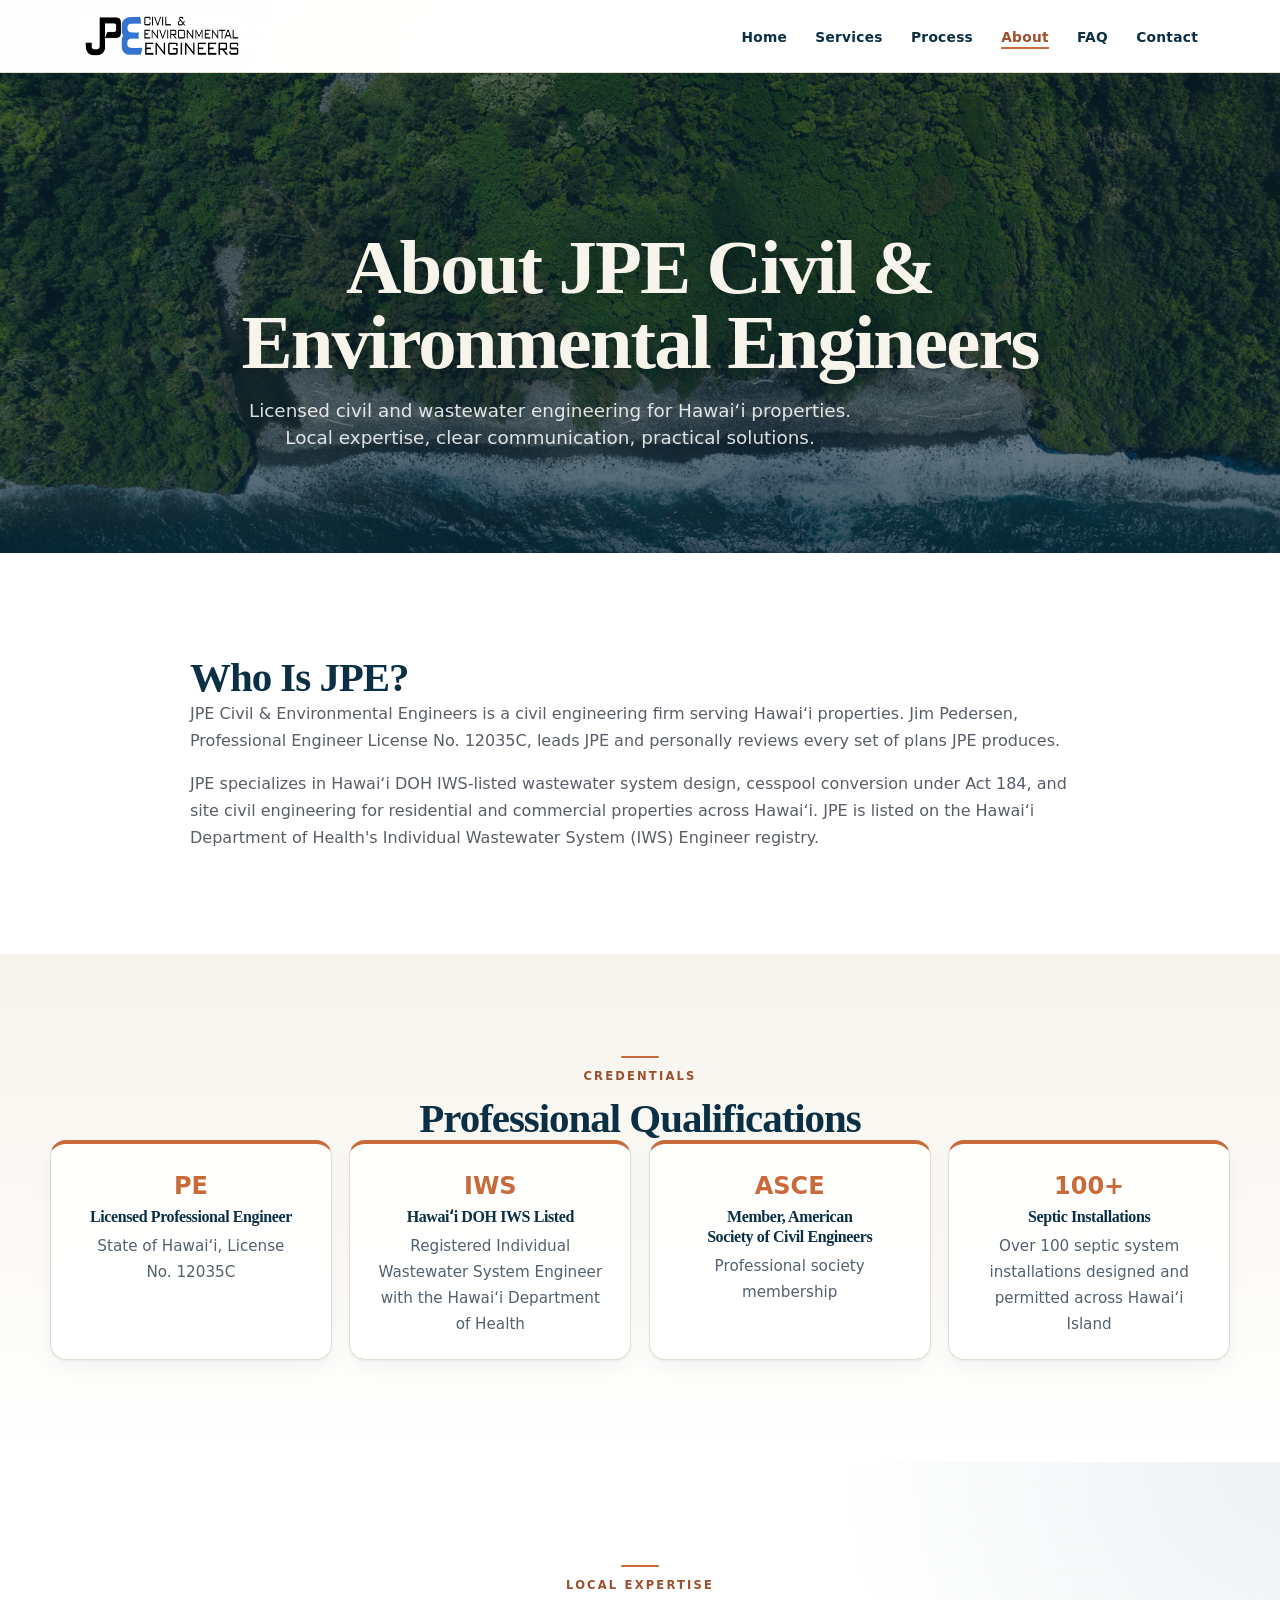
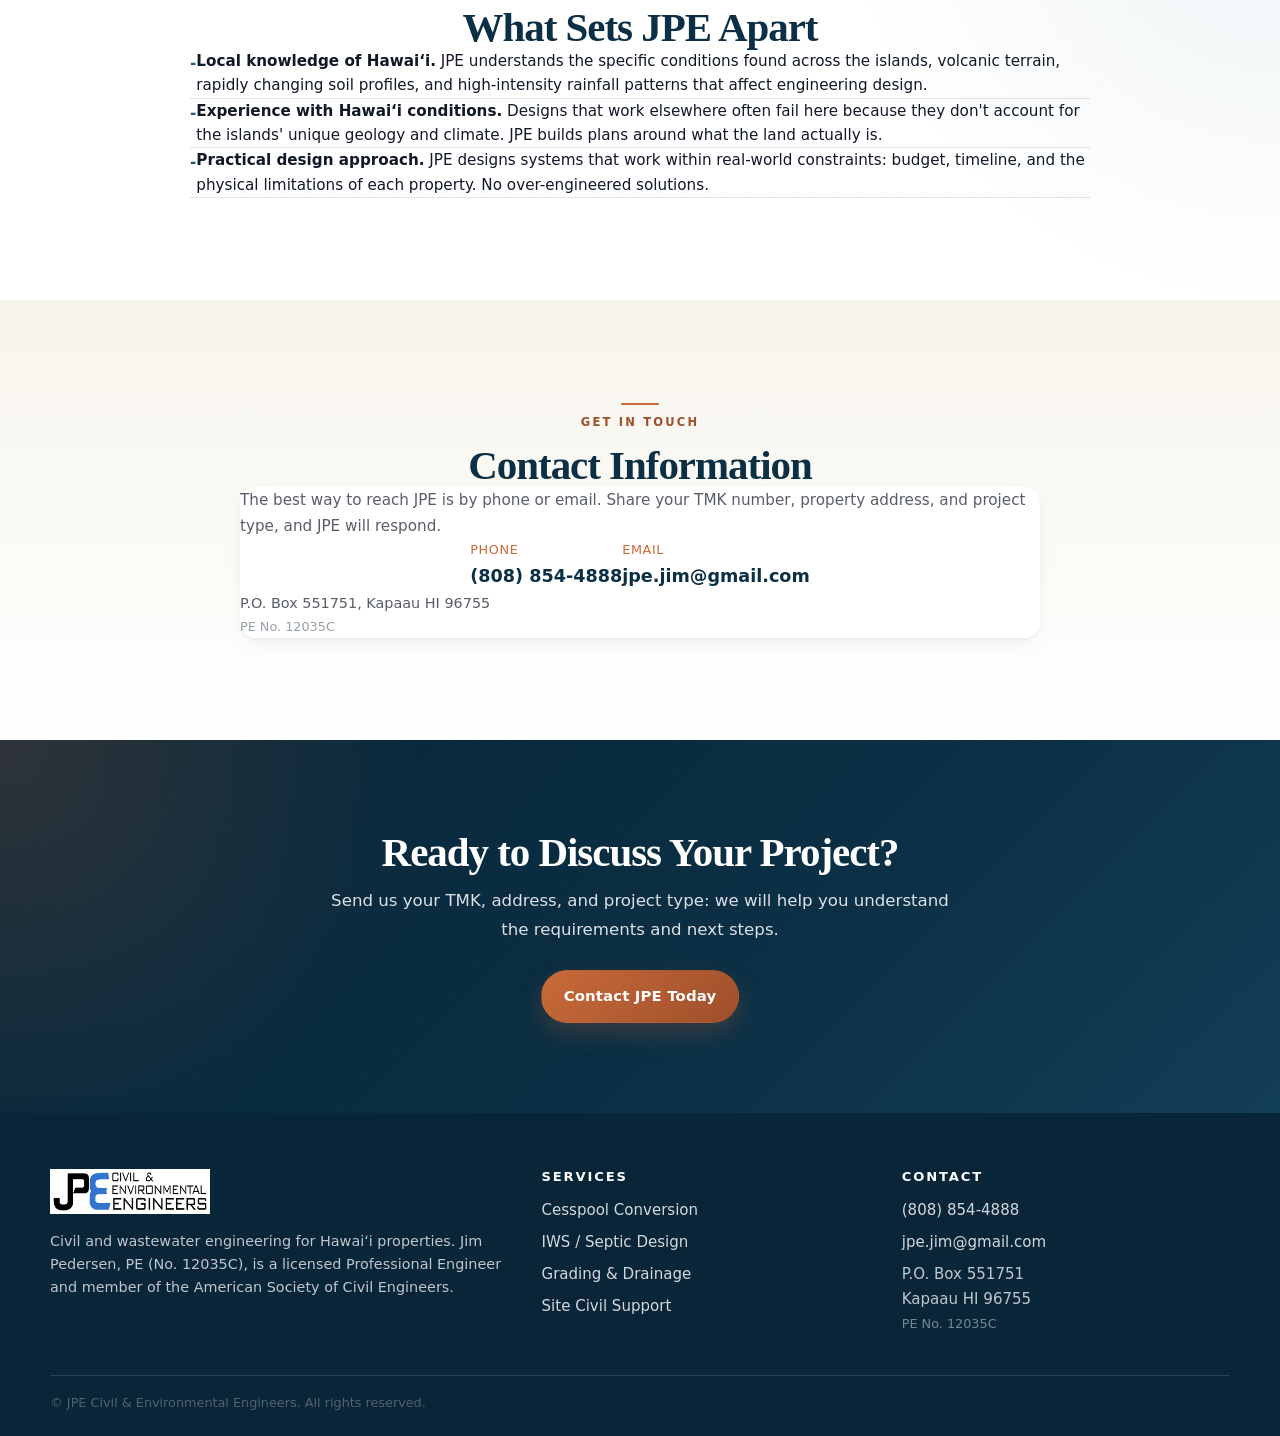
==== commit fc45a145: "Add files via upload" ====
--- a/about.html
+++ b/about.html
@@ -5,130 +5,41 @@
 <meta charset="utf-8"/>
 <meta content="width=device-width, initial-scale=1.0" name="viewport"/>
 <title>About JPE Civil &amp; Environmental Engineers</title>
-<meta content="Learn about JPE Civil &amp; Environmental Engineers and Jim Pedersen, PE No. 12035C, providing civil, environmental, and wastewater engineering for Hawaiʻi properties." name="description"/>
-<meta content="index, follow, max-image-preview:large" name="robots"/>
+<meta content="About JPE Civil &amp; Environmental Engineers, a Hawaiʻi civil and wastewater engineering firm led by Jim Pedersen, PE." name="description"/>
+<meta content="index, follow" name="robots"/>
 <link href="assets/css/styles.css" rel="stylesheet"/>
 <!-- JSON-LD Structured Data -->
-
+<script type="application/ld+json">
+{
+  "@context": "https://schema.org",
+  "@type": "LocalBusiness",
+  "name": "JPE Civil & Environmental Engineers",
+  "description": "Civil and wastewater engineering services for Hawaiʻi properties. Cesspool conversion, IWS/septic system design, grading and drainage plans.",
+  "url": "https://hawaiisystemscoord-afk.github.io/jpe-website-preview/about.html",
+  "telephone": "+1-808-854-4888",
+  "email": "jpe.jim@gmail.com",
+  "address": {
+    "@type": "PostalAddress",
+    "postOfficeBoxNumber": "551751",
+    "addressLocality": "Kapaau",
+    "addressRegion": "HI",
+    "postalCode": "96755"
+  },
+  "areaServed": {
+    "@type": "Place",
+    "name": "Hawaiʻi"
+  },
+  "founder": {
+    "@type": "Person",
+    "name": "Jim Pedersen",
+    "jobTitle": "Professional Engineer, PE"
+  },
+  "license": "PE No. 12035C"
+}
+</script>
 <!-- Favicons -->
-<link href="assets/img/favicon.ico" rel="icon" sizes="any"/>
-<link href="assets/img/favicon-16x16.png" rel="icon" sizes="16x16" type="image/png"/>
-<link href="assets/img/favicon-32x32.png" rel="icon" sizes="32x32" type="image/png"/>
-<link href="assets/img/apple-touch-icon.png" rel="apple-touch-icon" sizes="180x180"/>
-<link href="site.webmanifest" rel="manifest"/>
-<meta content="#0b2f44" name="theme-color"/><link href="https://hawaiisystemscoord-afk.github.io/jpe-website-preview/about.html" rel="canonical"/><meta content="website" property="og:type"/><meta content="About JPE Civil &amp; Environmental Engineers" property="og:title"/><meta content="Learn about JPE Civil &amp; Environmental Engineers and Jim Pedersen, PE No. 12035C, providing civil, environmental, and wastewater engineering for Hawaiʻi properties." property="og:description"/><meta content="https://hawaiisystemscoord-afk.github.io/jpe-website-preview/about.html" property="og:url"/><meta content="JPE Civil &amp; Environmental Engineers" property="og:site_name"/><meta content="https://hawaiisystemscoord-afk.github.io/jpe-website-preview/assets/img/hero-hawaii-coast-rural-land.webp" property="og:image"/><meta content="summary_large_image" name="twitter:card"/><meta content="About JPE Civil &amp; Environmental Engineers" name="twitter:title"/><meta content="Learn about JPE Civil &amp; Environmental Engineers and Jim Pedersen, PE No. 12035C, providing civil, environmental, and wastewater engineering for Hawaiʻi properties." name="twitter:description"/><meta content="https://hawaiisystemscoord-afk.github.io/jpe-website-preview/assets/img/hero-hawaii-coast-rural-land.webp" name="twitter:image"/><script type="application/ld+json">[
-  {
-    "@context": "https://schema.org",
-    "@type": [
-      "ProfessionalService",
-      "LocalBusiness"
-    ],
-    "@id": "https://hawaiisystemscoord-afk.github.io/jpe-website-preview/#jpe",
-    "name": "JPE Civil & Environmental Engineers",
-    "url": "https://hawaiisystemscoord-afk.github.io/jpe-website-preview/",
-    "logo": "https://hawaiisystemscoord-afk.github.io/jpe-website-preview/assets/img/jpe-logo-white-bg.png",
-    "image": "https://hawaiisystemscoord-afk.github.io/jpe-website-preview/assets/img/hero-hawaii-coast-rural-land.webp",
-    "telephone": "+1-808-854-4888",
-    "email": "jpe.jim@gmail.com",
-    "address": {
-      "@type": "PostalAddress",
-      "streetAddress": "P.O. Box 551751",
-      "addressLocality": "Kapaau",
-      "addressRegion": "HI",
-      "postalCode": "96755",
-      "addressCountry": "US"
-    },
-    "founder": {
-      "@type": "Person",
-      "name": "Jim Pedersen",
-      "jobTitle": "Professional Engineer"
-    },
-    "areaServed": [
-      {
-        "@type": "State",
-        "name": "Hawaiʻi"
-      },
-      {
-        "@type": "AdministrativeArea",
-        "name": "Hawaiʻi Island"
-      }
-    ],
-    "knowsAbout": [
-      "Cesspool conversion",
-      "IWS design",
-      "Septic system design",
-      "Grading plans",
-      "Drainage plans",
-      "Civil engineering",
-      "Environmental engineering",
-      "Hawaiʻi DOH wastewater requirements"
-    ],
-    "hasOfferCatalog": {
-      "@type": "OfferCatalog",
-      "name": "Engineering services",
-      "itemListElement": [
-        {
-          "@type": "Offer",
-          "itemOffered": {
-            "@type": "Service",
-            "name": "Cesspool conversion engineering"
-          }
-        },
-        {
-          "@type": "Offer",
-          "itemOffered": {
-            "@type": "Service",
-            "name": "IWS and septic system design"
-          }
-        },
-        {
-          "@type": "Offer",
-          "itemOffered": {
-            "@type": "Service",
-            "name": "Grading and drainage plans"
-          }
-        },
-        {
-          "@type": "Offer",
-          "itemOffered": {
-            "@type": "Service",
-            "name": "Site civil engineering support"
-          }
-        }
-      ]
-    }
-  },
-  {
-    "@context": "https://schema.org",
-    "@type": "WebSite",
-    "@id": "https://hawaiisystemscoord-afk.github.io/jpe-website-preview/#website",
-    "url": "https://hawaiisystemscoord-afk.github.io/jpe-website-preview/",
-    "name": "JPE Civil & Environmental Engineers",
-    "publisher": {
-      "@id": "https://hawaiisystemscoord-afk.github.io/jpe-website-preview/#jpe"
-    }
-  },
-  {
-    "@context": "https://schema.org",
-    "@type": "AboutPage",
-    "@id": "https://hawaiisystemscoord-afk.github.io/jpe-website-preview/about.html#webpage",
-    "url": "https://hawaiisystemscoord-afk.github.io/jpe-website-preview/about.html",
-    "name": "About JPE Civil & Environmental Engineers",
-    "description": "Learn about JPE Civil & Environmental Engineers and Jim Pedersen, PE No. 12035C, providing civil, environmental, and wastewater engineering for Hawaiʻi properties.",
-    "isPartOf": {
-      "@id": "https://hawaiisystemscoord-afk.github.io/jpe-website-preview/#website"
-    },
-    "about": {
-      "@id": "https://hawaiisystemscoord-afk.github.io/jpe-website-preview/#jpe"
-    },
-    "publisher": {
-      "@id": "https://hawaiisystemscoord-afk.github.io/jpe-website-preview/#jpe"
-    }
-  }
-]</script></head>
-<body><a class="skip-link" href="#main-content">Skip to main content</a>
-<!-- Preview Banner -->
-
+<link href="https://hawaiisystemscoord-afk.github.io/jpe-website-preview/about.html" rel="canonical"/><meta content="website" property="og:type"/><meta content="About JPE Civil &amp; Environmental Engineers" property="og:title"/><meta content="About JPE Civil &amp; Environmental Engineers, a Hawaiʻi civil and wastewater engineering firm led by Jim Pedersen, PE." property="og:description"/><meta content="https://hawaiisystemscoord-afk.github.io/jpe-website-preview/about.html" property="og:url"/><meta content="JPE Civil &amp; Environmental Engineers" property="og:site_name"/><meta content="https://hawaiisystemscoord-afk.github.io/jpe-website-preview/assets/img/hero-hawaii-coast-rural-land.jpg" property="og:image"/><meta content="summary_large_image" name="twitter:card"/><meta content="About JPE Civil &amp; Environmental Engineers" name="twitter:title"/><meta content="About JPE Civil &amp; Environmental Engineers, a Hawaiʻi civil and wastewater engineering firm led by Jim Pedersen, PE." name="twitter:description"/><meta content="https://hawaiisystemscoord-afk.github.io/jpe-website-preview/assets/img/hero-hawaii-coast-rural-land.jpg" name="twitter:image"/><link href="assets/img/favicon.ico" rel="icon" sizes="any"/><link href="assets/img/favicon-16x16.png" rel="icon" sizes="16x16" type="image/png"/><link href="assets/img/favicon-32x32.png" rel="icon" sizes="32x32" type="image/png"/><link href="assets/img/apple-touch-icon.png" rel="apple-touch-icon" sizes="180x180"/><link href="site.webmanifest" rel="manifest"/></head>
+<body class="page-about">
 <!-- Header -->
 <header class="site-header">
 <div class="header-inner">
@@ -163,12 +74,12 @@
 <li><a class="nav-link" href="contact.html">Contact</a></li>
 </ul>
 </nav>
-<main id="main-content">
+<main>
 <!-- Page Header -->
-<section class="page-header-overlay page-header-overlay--strong" style="">
+<section class="page-header-overlay page-header-overlay--strong" style="background-image: url('assets/img/about-hawaii-land-water-context.jpg');">
 <div class="page-header-content">
 <h1>About JPE Civil &amp; Environmental Engineers</h1>
-<p>Licensed civil and wastewater engineering for Hawaiʻi properties. Local expertise, clear communication, practical solutions.</p>
+<p style="color:rgba(255,255,255,0.85);font-size:clamp(1rem,2.5vw,1.15rem);max-width:640px;margin:var(--sm) auto 0;line-height:1.5;">Licensed civil and wastewater engineering for Hawaiʻi properties. Local expertise, clear communication, practical solutions.</p>
 </div>
 </section>
 <!-- Intro Section -->
@@ -176,9 +87,9 @@
 <div class="content-block">
 <div class="service-hero-layout">
 <div>
-<h2>Who Is JPE?</h2>
-<p>JPE Civil &amp; Environmental Engineers is a civil engineering firm serving Hawaiʻi properties. Jim Pedersen, Professional Engineer License No. 12035C, leads JPE and personally reviews every set of plans JPE produces.</p>
-<p>JPE specializes in Hawaiʻi DOH IWS-listed wastewater system design, cesspool conversion under Act 184, and site civil engineering for residential and commercial properties across Hawaiʻi. JPE is listed on the Hawaiʻi Department of Health's Individual Wastewater System (IWS) Engineer registry.</p>
+<h2 style="margin-bottom:var(--md);">Who Is JPE?</h2>
+<p style="color:rgba(17,24,39,0.7);font-size:1rem;line-height:1.7;margin-bottom:var(--md);">JPE Civil &amp; Environmental Engineers is a civil engineering firm serving Hawaiʻi properties. Jim Pedersen, Professional Engineer License No. 12035C, leads JPE and personally reviews every set of plans JPE produces.</p>
+<p style="color:rgba(17,24,39,0.7);font-size:1rem;line-height:1.7;margin-bottom:var(--md);">JPE specializes in Hawaiʻi DOH IWS-listed wastewater system design, cesspool conversion under Act 184, and site civil engineering for residential and commercial properties across Hawaiʻi. JPE is listed on the Hawaiʻi Department of Health's Individual Wastewater System (IWS) Engineer registry.</p>
 </div>
 </div>
 </div>
@@ -186,28 +97,28 @@
 <!-- Qualifications -->
 <section class="section section-alt">
 <div class="content-block">
-<div>
+<div style="text-align:center;margin-bottom:var(--xl);">
 <span class="section-label">Credentials</span>
 <h2>Professional Qualifications</h2>
 </div>
 <div class="credential-grid">
 <div class="credential-card">
-<div>PE</div>
+<div style="font-size:1.5rem;font-weight:700;color:var(--action-orange);margin-bottom:var(--xs);">PE</div>
 <h4>Licensed Professional Engineer</h4>
 <p>State of Hawaiʻi, License No. 12035C</p>
 </div>
 <div class="credential-card">
-<div>IWS</div>
+<div style="font-size:1.5rem;font-weight:700;color:var(--action-orange);margin-bottom:var(--xs);">IWS</div>
 <h4>Hawaiʻi DOH IWS Listed</h4>
 <p>Registered Individual Wastewater System Engineer with the Hawaiʻi Department of Health</p>
 </div>
 <div class="credential-card">
-<div>ASCE</div>
+<div style="font-size:1.5rem;font-weight:700;color:var(--action-orange);margin-bottom:var(--xs);">ASCE</div>
 <h4>Member, American Society of Civil Engineers</h4>
 <p>Professional society membership</p>
 </div>
 <div class="credential-card">
-<div>100+</div>
+<div style="font-size:1.5rem;font-weight:700;color:var(--action-orange);margin-bottom:var(--xs);">100+</div>
 <h4>Septic Installations</h4>
 <p>Over 100 septic system installations designed and permitted across Hawaiʻi Island</p>
 </div>
@@ -217,23 +128,23 @@
 <!-- What Sets the Firm Apart -->
 <section class="section section-white topo-bg">
 <div class="content-block">
-<div>
+<div style="text-align:center;margin-bottom:var(--xl);">
 <span class="section-label">Local Expertise</span>
 <h2>What Sets JPE Apart</h2>
 </div>
 <div class="service-hero-layout">
 <div>
-<ul>
-<li>
-<span>-</span>
+<ul style="list-style:none;padding:0;">
+<li style="padding:var(--sm) 0;border-bottom:1px solid var(--line);font-size:0.95rem;line-height:1.6;display:flex;gap:var(--sm);align-items:flex-start;">
+<span style="color:var(--medium-blue);font-weight:bold;flex-shrink:0;margin-top:2px;">-</span>
 <span><strong>Local knowledge of Hawaiʻi.</strong> JPE understands the specific conditions found across the islands, volcanic terrain, rapidly changing soil profiles, and high-intensity rainfall patterns that affect engineering design.</span>
 </li>
-<li>
-<span>-</span>
+<li style="padding:var(--sm) 0;border-bottom:1px solid var(--line);font-size:0.95rem;line-height:1.6;display:flex;gap:var(--sm);align-items:flex-start;">
+<span style="color:var(--medium-blue);font-weight:bold;flex-shrink:0;margin-top:2px;">-</span>
 <span><strong>Experience with Hawaiʻi conditions.</strong> Designs that work elsewhere often fail here because they don't account for the islands' unique geology and climate. JPE builds plans around what the land actually is.</span>
 </li>
-<li>
-<span>-</span>
+<li style="padding:var(--sm) 0;border-bottom:1px solid var(--line);font-size:0.95rem;line-height:1.6;display:flex;gap:var(--sm);align-items:flex-start;">
+<span style="color:var(--medium-blue);font-weight:bold;flex-shrink:0;margin-top:2px;">-</span>
 <span><strong>Practical design approach.</strong> JPE designs systems that work within real-world constraints: budget, timeline, and the physical limitations of each property. No over-engineered solutions.</span>
 </li>
 </ul>
@@ -243,25 +154,25 @@
 </section>
 <!-- Contact Info Block -->
 <section class="section section-alt">
-<div class="content-block">
-<div>
+<div class="content-block" style="max-width:800px;">
+<div style="text-align:center;margin-bottom:var(--xl);">
 <span class="section-label">Get in Touch</span>
 <h2>Contact Information</h2>
 </div>
-<div>
-<p>The best way to reach JPE is by phone or email. Share your TMK number, property address, and project type, and JPE will respond.</p>
-<div>
-<div>
-<p>Phone</p>
-<a href="tel:+18088544888">(808) 854-4888</a>
-</div>
-<div>
-<p>Email</p>
-<a href="mailto:jpe.jim@gmail.com">jpe.jim@gmail.com</a>
-</div>
-</div>
-<p>P.O. Box 551751, Kapaau HI 96755</p>
-<p>PE No. 12035C</p>
+<div style="background:var(--white);border-radius:var(--radius);padding:var(--lg);box-shadow:var(--shadow-sm);text-align:center;">
+<p style="font-size:0.95rem;color:rgba(17,24,39,0.7);margin-bottom:var(--md);">The best way to reach JPE is by phone or email. Share your TMK number, property address, and project type, and JPE will respond.</p>
+<div style="display:flex;flex-wrap:wrap;justify-content:center;gap:var(--lg);margin-bottom:var(--md);">
+<div>
+<p style="font-size:0.8rem;color:var(--action-orange);text-transform:uppercase;letter-spacing:0.05em;margin-bottom:var(--xs);">Phone</p>
+<a href="tel:+18088544888" style="font-size:1.1rem;font-weight:600;color:var(--dark-ocean);">(808) 854-4888</a>
+</div>
+<div>
+<p style="font-size:0.8rem;color:var(--action-orange);text-transform:uppercase;letter-spacing:0.05em;margin-bottom:var(--xs);">Email</p>
+<a href="mailto:jpe.jim@gmail.com" style="font-size:1.1rem;font-weight:600;color:var(--dark-ocean);">jpe.jim@gmail.com</a>
+</div>
+</div>
+<p style="font-size:0.9rem;color:rgba(17,24,39,0.7);">P.O. Box 551751, Kapaau HI 96755</p>
+<p style="font-size:0.8rem;opacity:0.6;margin-top:var(--sm);">PE No. 12035C</p>
 </div>
 </div>
 </section>
@@ -281,7 +192,7 @@
 <div class="footer-brand footer-logo-only">
 <img alt="" aria-hidden="true" height="12" src="assets/img/jpe-logo-white-bg.png" width="40"/>
 </div>
-<p>Civil and wastewater engineering for Hawaiʻi properties. Jim Pedersen, PE (No. 12035C), is a licensed Professional Engineer and member of the American Society of Civil Engineers.</p>
+<p style="font-size:0.9rem;line-height:1.6;">Civil and wastewater engineering for Hawaiʻi properties. Jim Pedersen, PE (No. 12035C), is a licensed Professional Engineer and member of the American Society of Civil Engineers.</p>
 </div>
 <div class="footer-col">
 <h4>Services</h4>
@@ -299,12 +210,11 @@
 <li><a href="mailto:jpe.jim@gmail.com">jpe.jim@gmail.com</a></li>
 <li>P.O. Box 551751<br/>Kapaau HI 96755</li>
 </ul>
-<p>PE No. 12035C</p>
+<p style="font-size:0.8rem;opacity:0.6;margin-top:var(--sm);">PE No. 12035C</p>
 </div>
 </div>
 <div class="footer-bottom">
 <p>© JPE Civil &amp; Environmental Engineers. All rights reserved.</p>
-
 </div>
 </footer>
 <script defer="" src="assets/js/main.js"></script>
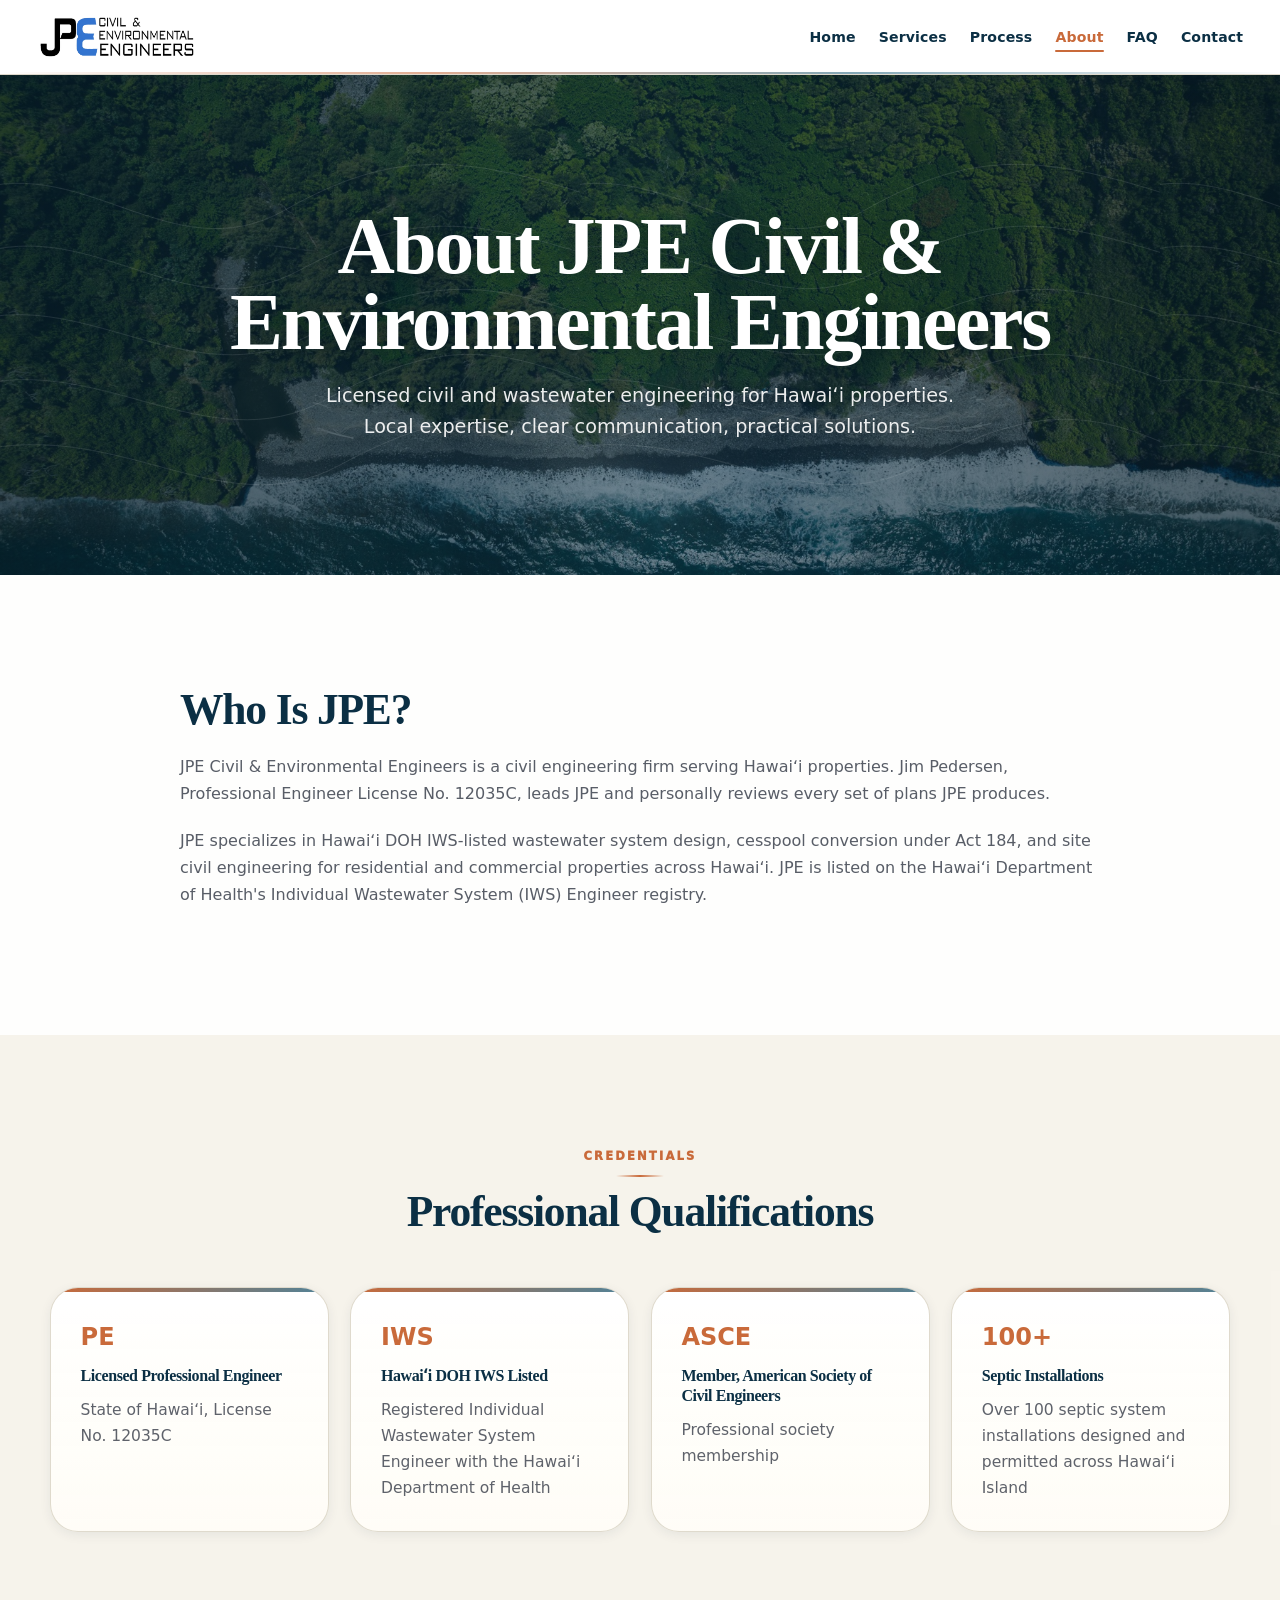
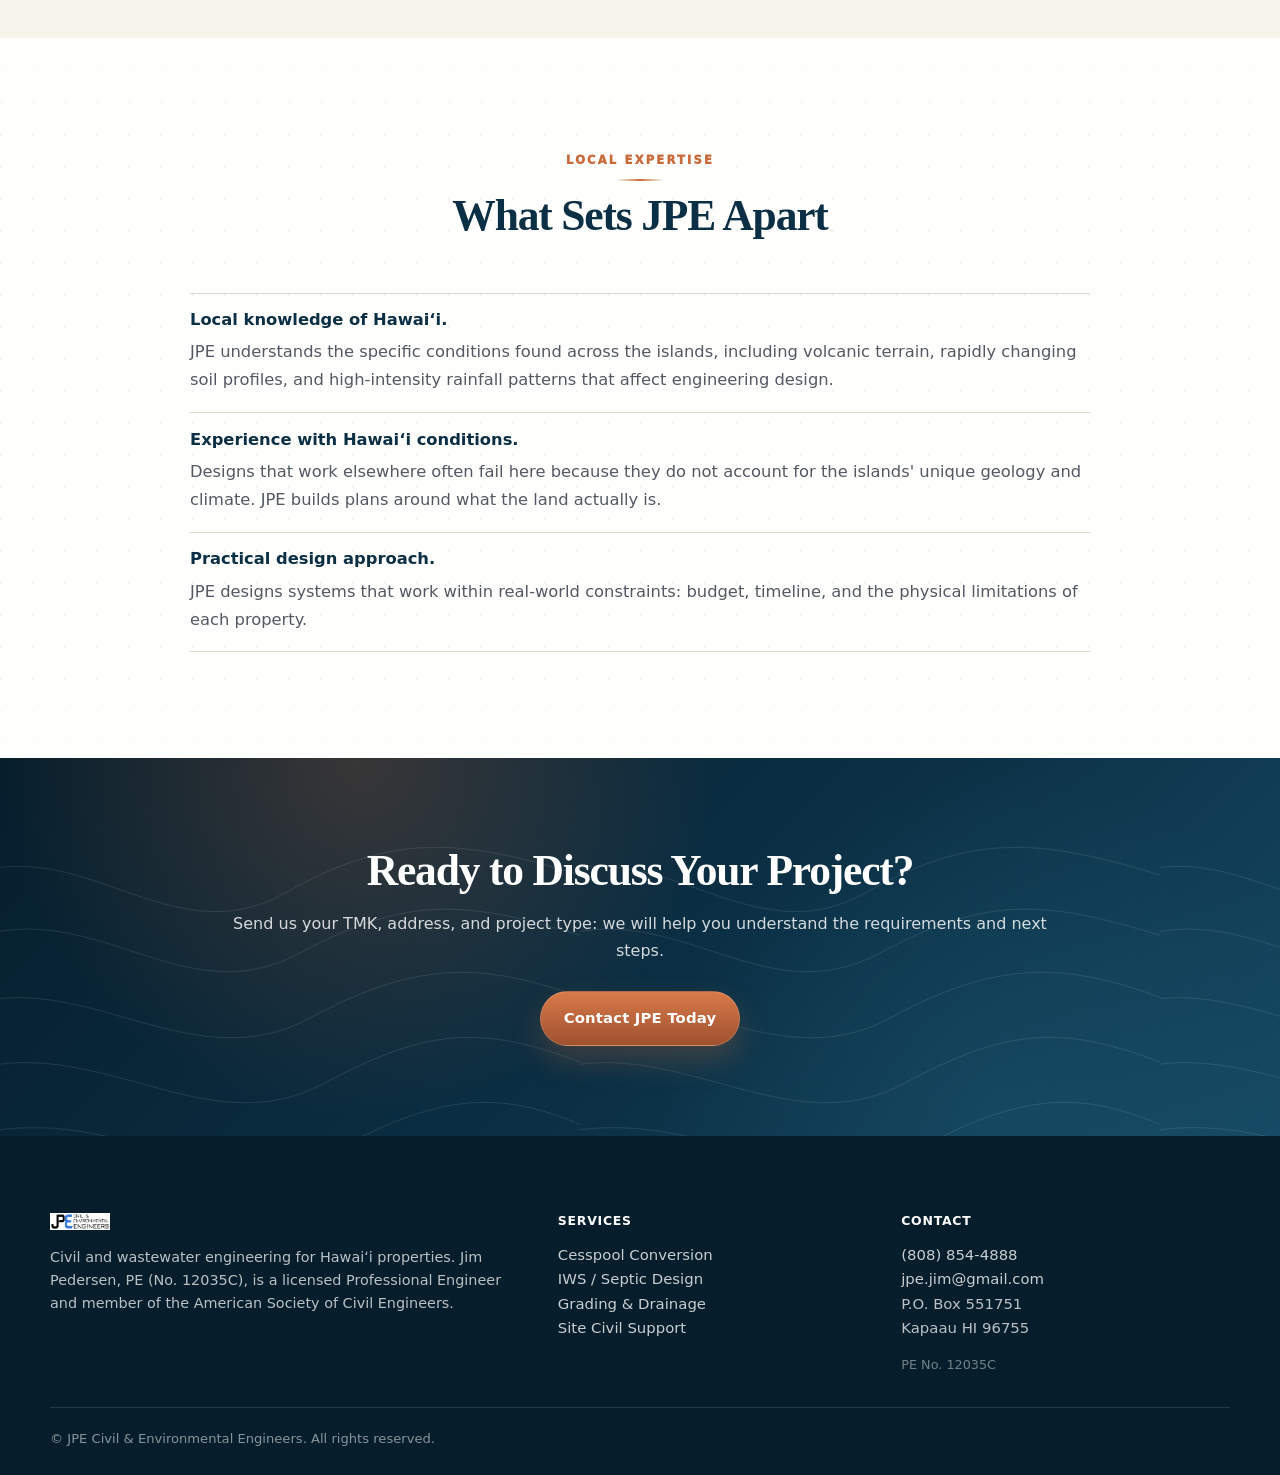
==== commit c0dd892e: "Add files via upload" ====
--- a/about.html
+++ b/about.html
@@ -128,51 +128,16 @@
 <!-- What Sets the Firm Apart -->
 <section class="section section-white topo-bg">
 <div class="content-block">
-<div style="text-align:center;margin-bottom:var(--xl);">
+<div class="section-header">
 <span class="section-label">Local Expertise</span>
 <h2>What Sets JPE Apart</h2>
 </div>
 <div class="service-hero-layout">
-<div>
-<ul style="list-style:none;padding:0;">
-<li style="padding:var(--sm) 0;border-bottom:1px solid var(--line);font-size:0.95rem;line-height:1.6;display:flex;gap:var(--sm);align-items:flex-start;">
-<span style="color:var(--medium-blue);font-weight:bold;flex-shrink:0;margin-top:2px;">-</span>
-<span><strong>Local knowledge of Hawaiʻi.</strong> JPE understands the specific conditions found across the islands, volcanic terrain, rapidly changing soil profiles, and high-intensity rainfall patterns that affect engineering design.</span>
-</li>
-<li style="padding:var(--sm) 0;border-bottom:1px solid var(--line);font-size:0.95rem;line-height:1.6;display:flex;gap:var(--sm);align-items:flex-start;">
-<span style="color:var(--medium-blue);font-weight:bold;flex-shrink:0;margin-top:2px;">-</span>
-<span><strong>Experience with Hawaiʻi conditions.</strong> Designs that work elsewhere often fail here because they don't account for the islands' unique geology and climate. JPE builds plans around what the land actually is.</span>
-</li>
-<li style="padding:var(--sm) 0;border-bottom:1px solid var(--line);font-size:0.95rem;line-height:1.6;display:flex;gap:var(--sm);align-items:flex-start;">
-<span style="color:var(--medium-blue);font-weight:bold;flex-shrink:0;margin-top:2px;">-</span>
-<span><strong>Practical design approach.</strong> JPE designs systems that work within real-world constraints: budget, timeline, and the physical limitations of each property. No over-engineered solutions.</span>
-</li>
+<ul class="feature-list">
+<li><strong>Local knowledge of Hawaiʻi.</strong><span>JPE understands the specific conditions found across the islands, including volcanic terrain, rapidly changing soil profiles, and high-intensity rainfall patterns that affect engineering design.</span></li>
+<li><strong>Experience with Hawaiʻi conditions.</strong><span>Designs that work elsewhere often fail here because they do not account for the islands' unique geology and climate. JPE builds plans around what the land actually is.</span></li>
+<li><strong>Practical design approach.</strong><span>JPE designs systems that work within real-world constraints: budget, timeline, and the physical limitations of each property.</span></li>
 </ul>
-</div>
-</div>
-</div>
-</section>
-<!-- Contact Info Block -->
-<section class="section section-alt">
-<div class="content-block" style="max-width:800px;">
-<div style="text-align:center;margin-bottom:var(--xl);">
-<span class="section-label">Get in Touch</span>
-<h2>Contact Information</h2>
-</div>
-<div style="background:var(--white);border-radius:var(--radius);padding:var(--lg);box-shadow:var(--shadow-sm);text-align:center;">
-<p style="font-size:0.95rem;color:rgba(17,24,39,0.7);margin-bottom:var(--md);">The best way to reach JPE is by phone or email. Share your TMK number, property address, and project type, and JPE will respond.</p>
-<div style="display:flex;flex-wrap:wrap;justify-content:center;gap:var(--lg);margin-bottom:var(--md);">
-<div>
-<p style="font-size:0.8rem;color:var(--action-orange);text-transform:uppercase;letter-spacing:0.05em;margin-bottom:var(--xs);">Phone</p>
-<a href="tel:+18088544888" style="font-size:1.1rem;font-weight:600;color:var(--dark-ocean);">(808) 854-4888</a>
-</div>
-<div>
-<p style="font-size:0.8rem;color:var(--action-orange);text-transform:uppercase;letter-spacing:0.05em;margin-bottom:var(--xs);">Email</p>
-<a href="mailto:jpe.jim@gmail.com" style="font-size:1.1rem;font-weight:600;color:var(--dark-ocean);">jpe.jim@gmail.com</a>
-</div>
-</div>
-<p style="font-size:0.9rem;color:rgba(17,24,39,0.7);">P.O. Box 551751, Kapaau HI 96755</p>
-<p style="font-size:0.8rem;opacity:0.6;margin-top:var(--sm);">PE No. 12035C</p>
 </div>
 </div>
 </section>
--- a/assets/css/styles.css
+++ b/assets/css/styles.css
@@ -1,96 +1,470 @@
-/* JPE Civil & Environmental Engineers, v10 launch-quality design system
-   Local-first static site. Fast, scan-friendly, accessible, and professional. */
+/* JPE Civil & Environmental Engineers, v12 high-end static design
+   GitHub Pages safe. No external dependencies. Logo and business name preserved. */
+
 :root{
   --white:#ffffff;
-  --paper:#fbfaf6;
-  --off-white:#f7f4ec;
-  --sand:#efe8d8;
+  --sand:#f7f4ec;
+  --sand-2:#efe7d8;
+  --paper:#fffdf7;
   --charcoal:#111827;
-  --muted:#53616d;
+  --muted:#536070;
   --dark-ocean:#0b2f44;
-  --deep-ocean:#082638;
+  --deep-ocean:#061e2c;
   --medium-blue:#1f5f7a;
+  --clay:#c96a3a;
+  --clay-dark:#9f512f;
+  --line:#ded8ca;
+  --line-soft:rgba(17,24,39,.10);
+  --shadow-sm:0 3px 12px rgba(11,47,68,.07);
+  --shadow-md:0 18px 44px rgba(11,47,68,.12);
+  --shadow-lg:0 28px 70px rgba(7,31,46,.20);
+  --radius-sm:10px;
+  --radius:18px;
+  --radius-lg:28px;
+  --header-h:74px;
+  --xs:.5rem;
+  --sm:.82rem;
+  --md:1.25rem;
+  --lg:2rem;
+  --xl:3.25rem;
+  --2xl:5.2rem;
+  --content:1180px;
+  --measure:900px;
   --action-orange:#c96a3a;
-  --clay-dark:#9e4f2b;
-  --light-border:#ded8ca;
-  --line:rgba(17,24,39,.12);
-  --radius-sm:10px;
-  --radius:16px;
-  --radius-lg:24px;
-  --shadow-sm:0 1px 2px rgba(8,38,56,.06),0 8px 20px rgba(8,38,56,.04);
-  --shadow-md:0 14px 36px rgba(8,38,56,.12);
-  --shadow-lg:0 24px 70px rgba(8,38,56,.22);
-  --header-h:72px;
-  --container:1180px;
-  --measure:900px;
-  --ease:cubic-bezier(.2,.7,.2,1);
-}
-*{box-sizing:border-box;margin:0;padding:0}
-html{scroll-behavior:smooth;background:var(--paper)}
+}
+*{box-sizing:border-box;}
+*::before,*::after{box-sizing:inherit;}
+html{scroll-behavior:smooth;text-size-adjust:100%;background:var(--sand);}
 body{
-  min-height:100vh;
+  margin:0;
+  color:var(--charcoal);
+  background:var(--sand);
   font-family:Inter,ui-sans-serif,system-ui,-apple-system,BlinkMacSystemFont,"Segoe UI",Roboto,Arial,sans-serif;
-  font-size:16px;line-height:1.72;color:var(--charcoal);background:
-    radial-gradient(circle at 5% 0%, rgba(201,106,58,.08), transparent 30rem),
-    linear-gradient(180deg, var(--paper) 0%, #fff 34%, var(--paper) 100%);
-  -webkit-font-smoothing:antialiased;text-rendering:optimizeLegibility;
-}
-body::before{content:"";position:fixed;inset:0;pointer-events:none;z-index:-1;opacity:.32;background-image:
-  linear-gradient(90deg, rgba(11,47,68,.035) 1px, transparent 1px),
-  linear-gradient(180deg, rgba(11,47,68,.025) 1px, transparent 1px);
-  background-size:48px 48px,48px 48px;}
-h1,h2,h3,h4{font-family:Georgia,Cambria,"Times New Roman",serif;color:var(--dark-ocean);letter-spacing:-.025em;text-wrap:balance}
-h1{font-size:clamp(2.35rem,6vw,4.9rem);line-height:.98;font-weight:760}
-h2{font-size:clamp(1.65rem,3.2vw,2.7rem);line-height:1.08;font-weight:740}
-h3{font-size:clamp(1.12rem,1.65vw,1.42rem);line-height:1.2;font-weight:700}
-h4{font-size:1rem;line-height:1.25;font-weight:700}
-p{margin:0;color:var(--muted)}
-p+p{margin-top:1rem}
-a{color:var(--medium-blue);text-decoration:none;transition:color .18s var(--ease), border-color .18s var(--ease), background .18s var(--ease), transform .18s var(--ease), box-shadow .18s var(--ease)}
-a:hover{color:var(--action-orange)}
-a:focus-visible,button:focus-visible,input:focus-visible,select:focus-visible,textarea:focus-visible{outline:3px solid rgba(201,106,58,.36);outline-offset:3px;border-radius:8px}
-img{display:block;max-width:100%;height:auto}ul{list-style:none}.skip-link{position:absolute;left:-999px;top:auto;width:1px;height:1px;overflow:hidden}.skip-link:focus{left:1rem;top:1rem;width:auto;height:auto;padding:.7rem 1rem;background:var(--dark-ocean);color:#fff;z-index:9999;border-radius:8px}
-.preview-banner{display:none!important}
-/* Header */
-.site-header{position:sticky;top:0;z-index:1000;background:rgba(255,255,255,.92);backdrop-filter:blur(18px);-webkit-backdrop-filter:blur(18px);border-bottom:1px solid rgba(222,216,202,.85);box-shadow:0 8px 28px rgba(8,38,56,.05)}
-.site-header.scrolled{box-shadow:0 12px 34px rgba(8,38,56,.11)}
-.header-inner{height:var(--header-h);max-width:var(--container);margin:0 auto;padding:0 clamp(1rem,3vw,2rem);display:flex;align-items:center;justify-content:space-between;gap:2rem}.site-logo,.site-logo-pill{display:inline-flex;align-items:center;line-height:0;flex-shrink:0}.site-logo img,.site-logo-pill img{width:160px;height:auto;max-height:48px;object-fit:contain}.nav-list{display:flex;align-items:center;gap:clamp(1rem,2.2vw,2rem)}.nav-link{position:relative;color:var(--dark-ocean);font-size:.86rem;font-weight:720;letter-spacing:.02em;padding:.6rem 0}.nav-link::after{content:"";position:absolute;left:0;right:0;bottom:.28rem;height:2px;background:var(--action-orange);transform:scaleX(0);transform-origin:right;transition:transform .22s var(--ease)}.nav-link:hover::after,.nav-link[aria-current="page"]::after{transform:scaleX(1);transform-origin:left}.nav-link[aria-current="page"]{color:var(--clay-dark)}
-.menu-toggle{display:none;background:transparent;border:0;padding:.5rem;cursor:pointer;flex-direction:column;gap:5px;z-index:1100}.hamburger-line{display:block;width:26px;height:2px;background:var(--dark-ocean);border-radius:2px;transition:transform .22s var(--ease),opacity .22s var(--ease)}.menu-toggle.is-open .hamburger-line:nth-child(1){transform:translateY(7px) rotate(45deg)}.menu-toggle.is-open .hamburger-line:nth-child(2){opacity:0}.menu-toggle.is-open .hamburger-line:nth-child(3){transform:translateY(-7px) rotate(-45deg)}
-.mobile-nav,#mobile-nav{display:none;position:fixed;inset:0;z-index:1050;background:rgba(8,38,56,.96);backdrop-filter:blur(16px);-webkit-backdrop-filter:blur(16px);padding:calc(var(--header-h) + 2rem) 1.4rem 2rem;overflow:auto}.mobile-nav.is-open,#mobile-nav.is-open{display:block}.mobile-nav .nav-list,#mobile-nav .nav-list{display:flex;flex-direction:column;align-items:stretch;gap:0;max-width:440px;margin:0 auto}.mobile-nav .nav-link,#mobile-nav .nav-link{display:block;color:#fff;font-size:1.18rem;padding:1rem 0;border-bottom:1px solid rgba(255,255,255,.12)}.mobile-nav .nav-link::after,#mobile-nav .nav-link::after{display:none}
-/* Core sections */
-.section{position:relative;padding:clamp(4rem,8vw,7rem) clamp(1rem,3vw,2rem)}.section-white{background:rgba(255,255,255,.92)}.section-alt{background:linear-gradient(180deg,var(--off-white),#fff)}.section-dark{background:radial-gradient(circle at 12% 16%,rgba(201,106,58,.18),transparent 24rem),linear-gradient(135deg,var(--deep-ocean),var(--dark-ocean) 46%,#123e56)}.content-block{max-width:var(--container);margin-inline:auto}.section-header{max-width:780px;margin:0 auto clamp(2.2rem,5vw,4rem);text-align:center}.section-label{display:inline-block;position:relative;margin-bottom:.85rem;color:var(--clay-dark);font-size:.72rem;line-height:1;font-weight:850;letter-spacing:.19em;text-transform:uppercase}.section-label::before{content:"";display:block;width:38px;height:2px;background:var(--action-orange);margin:0 auto .8rem;border-radius:99px}.section-header h2{margin-bottom:.75rem}.section-header p{font-size:1.05rem;max-width:650px;margin-inline:auto}.topo-bg,.blueprint-bg{background-image:
-  radial-gradient(circle at top right, rgba(31,95,122,.08), transparent 28rem),
-  linear-gradient(135deg, rgba(222,216,202,.22) 0 1px, transparent 1px);
-  background-size:auto,22px 22px}
-/* Hero */
-.hero{position:relative;min-height:clamp(590px,80vh,760px);display:grid;place-items:center;text-align:center;overflow:hidden;padding:calc(var(--header-h) + 4rem) 1.25rem 5rem;background-image:url('../img/hero-hawaii-coast-rural-land.webp');background-size:cover;background-position:center 44%;isolation:isolate}.hero::before{content:"";position:absolute;inset:0;background:
-  linear-gradient(180deg,rgba(8,38,56,.42),rgba(8,38,56,.56)),
-  radial-gradient(circle at 50% 36%,rgba(201,106,58,.18),transparent 28rem);z-index:-1}.hero::after{content:"";position:absolute;inset:0;opacity:.10;z-index:-1;background-image:url("data:image/svg+xml,%3Csvg xmlns='http://www.w3.org/2000/svg' width='520' height='520'%3E%3Cg fill='none' stroke='%23ffffff' stroke-width='1' opacity='.9'%3E%3Cpath d='M-20 210c92-44 161-44 252 0s161 44 252 0'/%3E%3Cpath d='M-20 260c92-44 161-44 252 0s161 44 252 0'/%3E%3Cpath d='M-20 310c92-44 161-44 252 0s161 44 252 0'/%3E%3Cpath d='M-20 160c92-44 161-44 252 0s161 44 252 0'/%3E%3C/g%3E%3C/svg%3E");background-size:520px 520px}.hero-inner{max-width:980px;margin:0 auto}.hero-text h1{color:var(--white);text-shadow:0 2px 22px rgba(0,0,0,.24);margin-bottom:1.25rem}.hero-subtitle{color:rgba(255,255,255,.93);font-size:clamp(1.04rem,2vw,1.3rem);line-height:1.65;max-width:760px;margin:0 auto 2rem;text-shadow:0 1px 14px rgba(0,0,0,.24)}.hero-cta-group{display:flex;gap:1rem;justify-content:center;flex-wrap:wrap}.hero-proof{margin:2rem auto 0;display:flex;flex-wrap:wrap;justify-content:center;gap:.65rem;max-width:850px}.proof-pill{padding:.55rem .85rem;border:1px solid rgba(255,255,255,.22);border-radius:99px;color:rgba(255,255,255,.9);background:rgba(255,255,255,.08);font-size:.82rem;font-weight:700;letter-spacing:.02em;backdrop-filter:blur(12px)}
-/* Page headers */
-.page-header,.page-header-overlay{position:relative;min-height:clamp(330px,42vw,480px);display:grid;place-items:center;text-align:center;padding:calc(var(--header-h) + 3rem) 1.25rem 4rem;background:linear-gradient(135deg,var(--deep-ocean),var(--medium-blue));background-size:cover;background-position:center;overflow:hidden;isolation:isolate}.page-header-overlay::before{content:"";position:absolute;inset:0;background:linear-gradient(180deg,rgba(8,38,56,.50),rgba(8,38,56,.56));z-index:-1}.page-header-overlay--strong::before{background:linear-gradient(180deg,rgba(8,38,56,.54),rgba(8,38,56,.60))}.faq-header::before{background:linear-gradient(180deg,rgba(8,38,56,.46),rgba(8,38,56,.54))}.page-header-overlay::after,.page-header::after{content:"";position:absolute;inset:auto 0 0;height:110px;background:linear-gradient(180deg,transparent,rgba(8,38,56,.38));pointer-events:none}.page-header-content{position:relative;z-index:2;max-width:820px;margin-inline:auto}.page-header h1,.page-header-overlay h1{color:var(--off-white);margin-bottom:1rem;text-shadow:0 2px 20px rgba(0,0,0,.26)}.page-header p,.page-header-overlay p{color:rgba(247,244,236,.92);font-size:clamp(1rem,1.8vw,1.2rem);line-height:1.65;max-width:720px;margin:0 auto}.breadcrumb{display:none!important}
+  font-size:16px;
+  line-height:1.72;
+  -webkit-font-smoothing:antialiased;
+  text-rendering:optimizeLegibility;
+  overflow-x:hidden;
+}
+body::before{
+  content:"";
+  position:fixed;
+  inset:0;
+  z-index:-3;
+  pointer-events:none;
+  background:
+    radial-gradient(circle at 12% 0%,rgba(201,106,58,.10),transparent 29%),
+    radial-gradient(circle at 90% 6%,rgba(31,95,122,.11),transparent 31%),
+    linear-gradient(180deg,#fffdfa 0%,#f8f3ea 34%,#efe6d6 100%);
+}
+body::after{
+  content:"";
+  position:fixed;
+  inset:0;
+  z-index:-2;
+  pointer-events:none;
+  opacity:.34;
+  background-image:
+    linear-gradient(rgba(11,47,68,.040) 1px,transparent 1px),
+    linear-gradient(90deg,rgba(11,47,68,.028) 1px,transparent 1px);
+  background-size:56px 56px;
+  mask-image:linear-gradient(to bottom,transparent,black 10%,black 84%,transparent);
+}
+@media (prefers-reduced-motion:no-preference){
+  html{scroll-behavior:smooth;}
+}
+h1,h2,h3,h4{
+  margin:0;
+  font-family:Georgia,Cambria,"Times New Roman",serif;
+  color:var(--dark-ocean);
+  letter-spacing:-.027em;
+  font-weight:700;
+}
+h1{font-size:clamp(2.45rem,6.2vw,5.85rem);line-height:.96;text-wrap:balance;}
+h2{font-size:clamp(1.75rem,3.4vw,3.35rem);line-height:1.05;text-wrap:balance;}
+h3{font-size:clamp(1.15rem,1.65vw,1.52rem);line-height:1.22;}
+h4{font-size:1rem;line-height:1.25;}
+p{margin:0;color:var(--muted);}
+p+p{margin-top:1rem;}
+a{color:var(--medium-blue);text-decoration:none;transition:color .22s ease,border-color .22s ease,background .22s ease,transform .22s ease,box-shadow .22s ease,opacity .22s ease;}
+a:hover{color:var(--clay);}
+a:focus-visible,button:focus-visible,input:focus-visible,textarea:focus-visible,select:focus-visible,summary:focus-visible{outline:3px solid rgba(201,106,58,.45);outline-offset:3px;}
+img{max-width:100%;height:auto;display:block;}
+ul{margin:0;padding:0;list-style:none;}
+.preview-banner{display:none!important;}
+
+/* Header: solid white, high-trust, no transparency. */
+.site-header{
+  position:sticky;
+  top:0;
+  z-index:1000;
+  background:#fff!important;
+  opacity:1!important;
+  backdrop-filter:none!important;
+  -webkit-backdrop-filter:none!important;
+  border-bottom:1px solid rgba(222,216,202,.96);
+  box-shadow:0 8px 30px rgba(7,31,46,.09);
+}
+.site-header::before{
+  content:"";
+  position:absolute;
+  inset:auto 0 0 0;
+  height:2px;
+  background:linear-gradient(90deg,transparent,var(--clay),var(--medium-blue),transparent);
+  opacity:.55;
+}
+.header-inner{
+  max-width:1280px;
+  height:var(--header-h);
+  margin:0 auto;
+  padding:0 clamp(1rem,4vw,2.3rem);
+  display:flex;
+  align-items:center;
+  justify-content:space-between;
+  gap:1.5rem;
+}
+.site-logo,.site-logo-pill{display:inline-flex;align-items:center;line-height:0;flex:0 0 auto;}
+.site-logo img,.site-logo-pill img{width:160px;height:48px;object-fit:contain;display:block;}
+.main-nav{display:flex;align-items:center;}
+.nav-list{display:flex;align-items:center;gap:clamp(.78rem,1.8vw,1.65rem);}
+.nav-link{
+  position:relative;
+  display:inline-flex;
+  align-items:center;
+  min-height:42px;
+  color:var(--dark-ocean);
+  font-size:.88rem;
+  font-weight:780;
+  letter-spacing:.01em;
+}
+.nav-link::after{
+  content:"";
+  position:absolute;
+  left:50%;
+  right:50%;
+  bottom:6px;
+  height:2px;
+  background:var(--clay);
+  border-radius:999px;
+  transition:left .22s ease,right .22s ease;
+}
+.nav-link:hover,.nav-link[aria-current="page"]{color:var(--clay);}
+.nav-link:hover::after,.nav-link[aria-current="page"]::after{left:0;right:0;}
+.menu-toggle{display:none;background:transparent;border:0;padding:.65rem;cursor:pointer;flex-direction:column;gap:5px;}
+.hamburger-line{width:24px;height:2px;background:var(--dark-ocean);border-radius:99px;transition:transform .25s ease,opacity .25s ease;}
+.menu-toggle.is-open .hamburger-line:nth-child(1){transform:translateY(7px) rotate(45deg);}
+.menu-toggle.is-open .hamburger-line:nth-child(2){opacity:0;}
+.menu-toggle.is-open .hamburger-line:nth-child(3){transform:translateY(-7px) rotate(-45deg);}
+.mobile-nav,#mobile-nav{display:none;position:fixed;inset:var(--header-h) 0 0 0;background:rgba(7,31,46,.985);z-index:999;padding:1.25rem clamp(1.25rem,5vw,2rem) 2rem;overflow-y:auto;}
+.mobile-nav.is-open,#mobile-nav.is-open{display:block;}
+.mobile-nav .nav-list,#mobile-nav .nav-list{flex-direction:column;align-items:stretch;gap:0;}
+.mobile-nav .nav-link,#mobile-nav .nav-link{color:var(--white);font-size:1.08rem;padding:.9rem 0;border-bottom:1px solid rgba(255,255,255,.13);}
+.mobile-nav .nav-link::after,#mobile-nav .nav-link::after{display:none;}
+
+/* Image headers */
+.hero,.page-header-overlay{
+  position:relative;
+  overflow:hidden;
+  isolation:isolate;
+  background-size:cover;
+  background-position:center;
+}
+.hero{
+  min-height:clamp(590px,80vh,810px);
+  display:flex;
+  align-items:center;
+  justify-content:center;
+  padding:clamp(5.7rem,12vw,9rem) 1.25rem;
+  text-align:center;
+  background-image:url('../img/hero-hawaii-coast-rural-land.jpg');
+}
+.hero::after,.page-header-overlay::before,.section-site-conditions::before{
+  content:"";
+  position:absolute;
+  inset:0;
+  z-index:0;
+  background:linear-gradient(90deg,rgba(6,30,44,.84),rgba(11,47,68,.55) 52%,rgba(6,30,44,.70));
+}
+.hero::before,.page-header-overlay::after,.section-site-conditions::after,.cta-banner::before{
+  content:"";
+  position:absolute;
+  inset:0;
+  z-index:1;
+  pointer-events:none;
+  opacity:.14;
+  background-image:url("data:image/svg+xml,%3Csvg xmlns='http://www.w3.org/2000/svg' width='580' height='580' viewBox='0 0 580 580'%3E%3Cg fill='none' stroke='%23ffffff' stroke-width='1' opacity='.72'%3E%3Cpath d='M-40 120 C80 70 170 200 285 135 S470 80 620 130'/%3E%3Cpath d='M-40 185 C90 130 180 260 300 195 S480 145 620 190'/%3E%3Cpath d='M-40 250 C80 205 190 325 310 260 S500 205 620 255'/%3E%3Cpath d='M-40 315 C95 270 205 390 325 325 S500 270 620 320'/%3E%3Cpath d='M-40 380 C115 335 220 455 340 390 S520 335 620 385'/%3E%3C/g%3E%3C/svg%3E");
+  background-size:580px 580px;
+}
+@media (prefers-reduced-motion:no-preference){
+  .hero,.page-header-overlay,.section-site-conditions{animation:heroDrift 24s ease-in-out infinite alternate;}
+  @keyframes heroDrift{from{background-position:center center;}to{background-position:center 48%;}}
+}
+.hero-inner,.page-header-content{position:relative;z-index:3;width:min(100%,1050px);margin:0 auto;}
+.hero-text h1,.page-header-content h1{color:#fff;text-shadow:0 3px 24px rgba(0,0,0,.26);}
+.hero-subtitle,.page-header-content p{max-width:780px;margin:1.25rem auto 0!important;color:rgba(255,255,255,.91)!important;font-size:clamp(1.02rem,1.5vw,1.22rem)!important;line-height:1.62!important;text-shadow:0 2px 16px rgba(0,0,0,.18);}
+.hero-cta-group{display:flex;justify-content:center;gap:1rem;flex-wrap:wrap;margin-top:2rem;}
+.page-header-overlay{min-height:clamp(360px,45vw,500px);display:flex;align-items:center;justify-content:center;padding:clamp(5rem,10vw,8rem) 1.25rem;text-align:center;}
+.page-header-overlay--strong::before{background:linear-gradient(90deg,rgba(6,30,44,.76),rgba(11,47,68,.56) 52%,rgba(6,30,44,.68));}
+.faq-header::before{background:linear-gradient(90deg,rgba(6,30,44,.70),rgba(11,47,68,.48) 52%,rgba(6,30,44,.62));}
+
 /* Buttons */
-.btn,.form-submit{display:inline-flex;align-items:center;justify-content:center;min-height:46px;padding:.8rem 1.35rem;border-radius:999px;border:1px solid transparent;font-weight:850;font-size:.93rem;letter-spacing:.01em;cursor:pointer;transition:transform .18s var(--ease),box-shadow .18s var(--ease),background .18s var(--ease),border-color .18s var(--ease),color .18s var(--ease)}.btn-primary,.form-submit{background:linear-gradient(135deg,var(--action-orange),var(--clay-dark));color:#fff;box-shadow:0 10px 24px rgba(201,106,58,.24)}.btn-primary:hover,.form-submit:hover{color:#fff;transform:translateY(-2px);box-shadow:0 16px 36px rgba(201,106,58,.30)}.btn-secondary{color:#fff;border-color:rgba(255,255,255,.36);background:rgba(255,255,255,.10);backdrop-filter:blur(10px)}.btn-secondary:hover{color:#fff;background:rgba(255,255,255,.18);transform:translateY(-2px)}.btn-outline{color:var(--dark-ocean);border-color:rgba(11,47,68,.24);background:#fff}.btn-outline:hover{color:#fff;background:var(--dark-ocean);border-color:var(--dark-ocean)}
-/* Cards and grids */
-.services-grid,.services-grid-4{display:grid;gap:1.25rem}.services-grid{grid-template-columns:repeat(auto-fit,minmax(min(100%,280px),1fr))}.services-grid-4{grid-template-columns:repeat(auto-fit,minmax(min(100%,245px),1fr))}.service-card,.credential-card,.process-step,.contact-info-item,.info-box{background:rgba(255,255,255,.88);border:1px solid rgba(222,216,202,.86);border-radius:var(--radius);box-shadow:var(--shadow-sm);overflow:hidden}.service-card{position:relative;display:flex;flex-direction:column;min-height:100%;transition:transform .2s var(--ease),box-shadow .2s var(--ease),border-color .2s var(--ease)}.service-card:hover{transform:translateY(-4px);box-shadow:var(--shadow-md);border-color:rgba(201,106,58,.35)}.service-card::before{content:"";position:absolute;inset:0 0 auto 0;height:4px;background:linear-gradient(90deg,var(--action-orange),var(--medium-blue));opacity:.88}.service-card-accent{display:none}.service-card-body{padding:1.45rem;display:flex;flex-direction:column;min-height:100%;gap:.75rem}.service-card-body p{font-size:.97rem;line-height:1.66}.service-card-body .card-link{margin-top:auto;font-weight:850;color:var(--clay-dark);font-size:.92rem}.section-dark .service-card{background:rgba(255,255,255,.08);border-color:rgba(255,255,255,.14);box-shadow:none}.section-dark .service-card-body h3{color:#fff}.section-dark .service-card-body p{color:rgba(255,255,255,.82)}.section-dark h2,.section-dark h3{color:#fff}.section-dark p{color:rgba(255,255,255,.82)}
-/* Feature lists and prose */
-.service-hero-layout{max-width:var(--measure);margin-inline:auto}.service-hero-layout>div:only-child,.prose-block{max-width:var(--measure);margin-inline:auto;text-align:left}.service-hero-layout h2,.prose-block h2{margin-bottom:1.1rem}.service-hero-layout p,.prose-block p{font-size:1.04rem;line-height:1.78}.feature-list{display:grid;gap:.6rem}.feature-list li{padding:1.05rem 0;border-bottom:1px solid var(--line);font-size:1rem;line-height:1.72;color:var(--muted)}.feature-list li:last-child{border-bottom:0}.feature-list li strong{display:block;margin-bottom:.35rem;color:var(--dark-ocean);font-weight:850}.info-box{padding:1.35rem 1.5rem;border-left:4px solid var(--action-orange);box-shadow:0 10px 30px rgba(8,38,56,.06)}.info-box p{line-height:1.72}.credential-grid{display:grid;gap:1.1rem;grid-template-columns:repeat(auto-fit,minmax(min(100%,220px),1fr))}.credential-card{padding:1.35rem;text-align:center;border-top:4px solid var(--action-orange)}.credential-card h4{margin-bottom:.35rem}.credential-card p{font-size:.95rem}
+.btn,.form-submit{display:inline-flex;align-items:center;justify-content:center;min-height:48px;padding:.86rem 1.45rem;border-radius:999px;border:1px solid transparent;font-size:.93rem;font-weight:850;letter-spacing:.01em;cursor:pointer;transition:transform .2s ease,box-shadow .2s ease,background .2s ease,color .2s ease,border-color .2s ease;}
+.btn-primary,.form-submit{color:#fff;background:linear-gradient(180deg,#d87a49,var(--clay-dark));border-color:rgba(255,255,255,.15);box-shadow:0 14px 30px rgba(201,106,58,.28);}
+.btn-primary:hover,.form-submit:hover{color:#fff;transform:translateY(-2px);box-shadow:0 21px 44px rgba(201,106,58,.36);}
+.btn-secondary{color:#fff;background:rgba(255,255,255,.08);border-color:rgba(255,255,255,.42);}
+.btn-secondary:hover{color:#fff;background:rgba(255,255,255,.15);}
+.btn-outline{color:var(--dark-ocean);border-color:rgba(11,47,68,.45);background:rgba(255,255,255,.54);}
+.btn-outline:hover{color:#fff;background:var(--dark-ocean);}
+
+/* Sections */
+.section{position:relative;padding:clamp(4.4rem,8.3vw,7.2rem) clamp(1.1rem,4vw,2rem);}
+.section-white{background:rgba(255,255,255,.88);}
+.section-alt{background:rgba(247,244,236,.92);}
+.section-dark{background:linear-gradient(135deg,var(--deep-ocean),var(--dark-ocean) 52%,#143d55);color:#fff;}
+.content-block{width:min(100%,var(--content));margin:0 auto;position:relative;}
+.content-block>div[style*="max-width:800px"],.content-block>div[style*="max-width:860px"],.content-block>div[style*="max-width:700px"]{max-width:var(--measure)!important;margin-left:auto!important;margin-right:auto!important;text-align:left!important;}
+.section-header{max-width:880px;margin:0 auto clamp(2rem,4.7vw,3.4rem);text-align:center;}
+.section-label{display:inline-block;margin-bottom:.75rem;color:var(--clay);font-size:.72rem;line-height:1;font-weight:950;letter-spacing:.19em;text-transform:uppercase;}
+.section-label::after{content:"";display:block;width:48px;height:2px;margin:.78rem auto 0;background:linear-gradient(90deg,transparent,var(--clay),transparent);border-radius:999px;}
+.content-block>.section-label::after, .service-hero-layout .section-label::after{margin-left:0;background:linear-gradient(90deg,var(--clay),transparent);}
+.section-header p{max-width:720px;margin:1rem auto 0;}
+.section-dark .section-label{color:rgba(255,255,255,.72)!important;}
+.section-dark h2,.section-dark h3{color:#fff!important;}
+.section-dark p{color:rgba(255,255,255,.82)!important;}
+.topo-bg,.blueprint-bg{position:relative;overflow:hidden;}
+.topo-bg::before,.blueprint-bg::before{
+  content:"";
+  position:absolute;
+  inset:0;
+  z-index:0;
+  pointer-events:none;
+  opacity:.42;
+  background-image:radial-gradient(circle at 1px 1px,rgba(11,47,68,.11) 1px,transparent 1px);
+  background-size:32px 32px;
+  mask-image:linear-gradient(to bottom,transparent,black 12%,black 88%,transparent);
+}
+.topo-bg>* ,.blueprint-bg>*{position:relative;z-index:1;}
+.service-hero-layout{max-width:920px;margin-left:auto;margin-right:auto;display:block;}
+.service-hero-layout p,.service-hero-layout li{font-size:1.04rem;line-height:1.74;color:rgba(17,24,39,.72);}
+.service-hero-layout h2{margin:.35rem 0 1.25rem!important;}
+
+/* Home proof strip */
+.proof-strip{background:#fff;border-bottom:1px solid var(--line);box-shadow:0 18px 40px rgba(11,47,68,.05);}
+.proof-strip-inner{width:min(100%,var(--content));margin:0 auto;padding:1.2rem clamp(1.1rem,4vw,2rem);display:grid;grid-template-columns:repeat(3,1fr);gap:1rem;}
+.proof-item{border-left:3px solid var(--clay);padding:.35rem 0 .35rem 1rem;}
+.proof-item strong{display:block;color:var(--dark-ocean);font-family:Georgia,Cambria,"Times New Roman",serif;font-size:1.04rem;line-height:1.2;}
+.proof-item span{display:block;margin-top:.25rem;color:var(--muted);font-size:.86rem;line-height:1.45;}
+
+/* Services/cards */
+.services-grid,.services-grid-4,.credential-grid{display:grid;gap:clamp(1rem,2vw,1.35rem);}
+.services-grid{grid-template-columns:repeat(3,minmax(0,1fr));}
+.services-grid-4{grid-template-columns:repeat(4,minmax(0,1fr));}
+.credential-grid{grid-template-columns:repeat(4,minmax(0,1fr));}
+.service-card,.credential-card,.info-box,.contact-form,.faq-accordion,.timeline-step,.process-step{
+  position:relative;
+  border:1px solid rgba(222,216,202,.94);
+  border-radius:var(--radius-lg);
+  background:linear-gradient(180deg,rgba(255,255,255,.96),rgba(255,253,247,.92));
+  box-shadow:var(--shadow-sm);
+  overflow:hidden;
+}
+.service-card::before,.credential-card::before,.info-box::before,.contact-form::before,.faq-accordion::before,.timeline-step::before,.process-step::before{
+  content:"";
+  position:absolute;
+  top:0;left:0;right:0;height:4px;
+  background:linear-gradient(90deg,var(--clay),rgba(31,95,122,.78));
+}
+.service-card,.credential-card,.process-step,.timeline-step{transition:transform .22s ease,box-shadow .22s ease,border-color .22s ease;}
+.service-card:hover,.credential-card:hover,.process-step:hover,.timeline-step:hover{transform:translateY(-4px);box-shadow:var(--shadow-md);border-color:rgba(201,106,58,.34);}
+.service-card-body,.credential-card{padding:clamp(1.35rem,2.5vw,1.85rem);}
+.service-card-body h3,.credential-card h4,.process-step h3,.timeline-step h3{margin-bottom:.75rem;}
+.service-card-body p,.credential-card p,.process-step p,.timeline-step p{font-size:.97rem;line-height:1.66;color:rgba(17,24,39,.68);}
+.service-card-accent{display:none;}
+.card-link{display:inline-flex;margin-top:1.05rem;color:var(--dark-ocean);font-weight:850;border-bottom:1px solid rgba(201,106,58,.45);}
+.card-link span[aria-hidden="true"]{display:none;}
+.card-link:hover{color:var(--clay);border-bottom-color:var(--clay);}
+
+/* Feature lists */
+.feature-list{margin-top:1.35rem;border-top:1px solid var(--line);}
+.feature-list li{padding:1.05rem 0 1.1rem;border-bottom:1px solid var(--line);font-size:1.02rem;line-height:1.72;color:rgba(17,24,39,.72);}
+.feature-list strong{display:block;margin-bottom:.35rem;color:var(--dark-ocean);font-size:1.02rem;}
+
+/* Steps/timeline */
+.process-steps-3{display:grid;grid-template-columns:repeat(3,minmax(0,1fr));gap:1.25rem;}
+.process-step{padding:clamp(1.25rem,2.5vw,1.85rem);}
+.step-number,.timeline-number{display:inline-grid;place-items:center;width:42px;height:42px;margin-bottom:1rem;border-radius:50%;background:linear-gradient(180deg,var(--clay),var(--clay-dark));color:#fff;font-weight:900;box-shadow:0 12px 25px rgba(201,106,58,.24);}
+.timeline-steps{max-width:900px;margin:0 auto;display:grid;gap:1rem;counter-reset:step;}
+.timeline-step{padding:clamp(1.35rem,2.6vw,2rem);display:grid;grid-template-columns:auto 1fr;gap:0 1.25rem;align-items:start;}
+.timeline-step .timeline-number{grid-row:1/span 2;margin:0;}
+.timeline-step p{grid-column:2;}
+
 /* Site conditions */
-.section-site-conditions{position:relative;isolation:isolate;overflow:hidden;background-image:url('../img/hawaii-volcanic-site-conditions.webp');background-size:cover;background-position:center;padding:clamp(5rem,9vw,8rem) 1.25rem}.section-site-conditions::before{content:"";position:absolute;inset:0;z-index:-1;background:linear-gradient(135deg,rgba(8,38,56,.72),rgba(8,38,56,.60))}.site-conditions-inner{max-width:860px;margin-inline:auto;text-align:left}.section-site-conditions .section-label{color:rgba(247,244,236,.76)}.section-site-conditions .section-label::before{margin-left:0}.section-site-conditions h2{color:var(--off-white);margin-bottom:1.25rem}.section-site-conditions p{color:rgba(247,244,236,.90);font-size:1.05rem;line-height:1.78;text-align:left!important;max-width:760px!important;margin-left:0!important;margin-right:0!important}.section-site-conditions p+p{margin-top:1.2rem!important}
-/* Process */
-.process-steps-3{display:grid;gap:1.2rem;grid-template-columns:repeat(auto-fit,minmax(min(100%,260px),1fr))}.process-step{padding:1.45rem;position:relative}.step-number,.timeline-number{display:inline-grid;place-items:center;width:2.35rem;height:2.35rem;border-radius:50%;background:linear-gradient(135deg,var(--action-orange),var(--clay-dark));color:#fff;font-weight:900;font-family:ui-sans-serif,system-ui;margin-bottom:1rem;box-shadow:0 10px 20px rgba(201,106,58,.20)}.process-step h3{margin-bottom:.55rem}.process-step p{font-size:.96rem;line-height:1.66}.timeline-steps{position:relative;max-width:860px;margin:0 auto;padding-left:4rem}.timeline-steps::before{content:"";position:absolute;left:1.15rem;top:.3rem;bottom:.3rem;width:2px;background:linear-gradient(to bottom,var(--action-orange),rgba(201,106,58,.16))}.timeline-step{position:relative;padding:0 0 2.1rem}.timeline-step:last-child{padding-bottom:0}.timeline-number{position:absolute;left:-4rem;top:0;margin:0}.timeline-step h3{margin-bottom:.5rem}.timeline-step p{line-height:1.7}
+.section-site-conditions{position:relative;overflow:hidden;background-image:url('../img/hawaii-volcanic-site-conditions.jpg');background-size:cover;background-position:center;isolation:isolate;}
+.section-site-conditions::before{background:linear-gradient(90deg,rgba(6,30,44,.78),rgba(11,47,68,.63),rgba(6,30,44,.75));}
+.site-conditions-inner{max-width:900px;text-align:left;color:#fff;position:relative;z-index:3;}
+.site-conditions-inner .section-label{color:rgba(255,255,255,.74)!important;}
+.site-conditions-inner .section-label::after{margin-left:0;background:linear-gradient(90deg,var(--clay),transparent);}
+.site-conditions-inner h2{color:#f7f4ec!important;text-align:left!important;margin-bottom:1.1rem!important;}
+.site-conditions-inner p{color:rgba(255,255,255,.9)!important;text-align:left!important;max-width:760px!important;margin-left:0!important;margin-right:0!important;font-size:clamp(.98rem,1.1vw,1.04rem)!important;line-height:1.74!important;}
+
+/* Contact */
+.contact-form-centered{max-width:760px!important;margin-left:auto!important;margin-right:auto!important;text-align:left;}
+.contact-form-centered>div{width:100%!important;max-width:760px!important;margin-left:auto!important;margin-right:auto!important;}
+.contact-form-centered h2{text-align:center!important;margin-bottom:1.45rem!important;font-size:clamp(1.5rem,3vw,2.35rem)!important;line-height:1.1!important;}
+.contact-form{padding:clamp(1.35rem,3vw,2.15rem);}
+.form-group{margin-bottom:1.05rem;}
+.form-group label{display:block;margin-bottom:.42rem;color:var(--dark-ocean);font-weight:800;font-size:.88rem;}
+.form-input,.form-select,.form-textarea{width:100%;min-height:48px;padding:.82rem .92rem;border:1px solid rgba(222,216,202,1);border-radius:12px;background:#fff;color:var(--charcoal);font:inherit;box-shadow:inset 0 1px 0 rgba(0,0,0,.02);}
+.form-textarea{min-height:142px;resize:vertical;}
+.form-input:focus,.form-select:focus,.form-textarea:focus{border-color:var(--clay);box-shadow:0 0 0 4px rgba(201,106,58,.12);outline:none;}
+.form-confirmation-message{border-radius:var(--radius);border:1px solid var(--line);background:#fff;padding:1.25rem;color:var(--dark-ocean);font-weight:700;}
+
 /* FAQ */
-.faq-list,details.faq-accordion{max-width:860px;margin-inline:auto}.faq-accordion{background:rgba(255,255,255,.86);border:1px solid var(--line);border-radius:var(--radius);margin-bottom:.85rem;box-shadow:0 8px 20px rgba(8,38,56,.04);overflow:hidden}details.faq-accordion summary{cursor:pointer;list-style:none;padding:1.1rem 1.25rem;font-family:Georgia,Cambria,"Times New Roman",serif;color:var(--dark-ocean);font-weight:750;display:flex;justify-content:space-between;gap:1rem}.faq-accordion summary::-webkit-details-marker{display:none}.faq-accordion summary::after{content:"+";font-family:ui-sans-serif,system-ui;color:var(--action-orange);font-size:1.4rem;line-height:1}.faq-accordion[open] summary::after{content:"–"}.faq-answer-inner{padding:0 1.25rem 1.25rem}.faq-answer-inner p{font-size:.98rem;line-height:1.72}
-/* Contact */
-.contact-form-centered{display:flex;justify-content:center}.contact-form-centered>div{width:min(100%,760px)!important;max-width:760px!important}.contact-form{max-width:760px;margin-inline:auto;background:rgba(255,255,255,.92);border:1px solid var(--line);border-radius:var(--radius-lg);box-shadow:var(--shadow-md);padding:clamp(1.25rem,4vw,2rem)}.form-group{margin-bottom:1.15rem}.form-group label{display:block;margin-bottom:.42rem;color:var(--dark-ocean);font-weight:850;font-size:.86rem}.form-input,.form-textarea,.form-select{width:100%;border:1px solid rgba(83,97,109,.22);border-radius:12px;background:#fff;color:var(--charcoal);font:inherit;font-size:1rem;padding:.84rem 1rem;transition:border .16s var(--ease),box-shadow .16s var(--ease)}.form-input:focus,.form-textarea:focus,.form-select:focus{border-color:rgba(31,95,122,.75);box-shadow:0 0 0 4px rgba(31,95,122,.10);outline:0}.form-textarea{min-height:135px;resize:vertical}.form-select{appearance:none;background-image:url("data:image/svg+xml,%3Csvg xmlns='http://www.w3.org/2000/svg' width='14' height='10'%3E%3Cpath d='M2 2l5 5 5-5' fill='none' stroke='%230b2f44' stroke-width='1.8' stroke-linecap='round'/%3E%3C/svg%3E");background-repeat:no-repeat;background-position:right 1rem center;padding-right:2.75rem}.form-confirmation-message{background:rgba(31,95,122,.08);border:1px solid rgba(31,95,122,.18);border-radius:var(--radius);padding:1rem;color:var(--dark-ocean)}
-/* CTA and footer */
-.cta-banner{position:relative;overflow:hidden;background:radial-gradient(circle at top left,rgba(201,106,58,.20),transparent 26rem),linear-gradient(135deg,var(--deep-ocean),var(--dark-ocean) 58%,#123e56);padding:clamp(4rem,7vw,6.5rem) 1.25rem;text-align:center;color:#fff}.cta-banner::before{content:"";position:absolute;inset:0;opacity:.10;background-image:linear-gradient(135deg,rgba(255,255,255,.45) 0 1px,transparent 1px);background-size:28px 28px}.cta-banner-content{position:relative;max-width:760px;margin-inline:auto}.cta-banner h2{color:#fff;margin-bottom:.8rem}.cta-banner p{color:rgba(255,255,255,.86);font-size:1.04rem;line-height:1.72;margin:0 auto 1.6rem;max-width:620px}.site-footer{background:var(--deep-ocean);color:rgba(255,255,255,.82);padding:3.5rem 1.25rem 1.4rem}.footer-inner{display:grid;gap:2rem;grid-template-columns:1.4fr 1fr 1fr;max-width:var(--container);margin:0 auto}.footer-brand img{width:160px!important;height:auto!important;margin-bottom:1rem}.footer-col h4{color:#fff;margin-bottom:.8rem;font-family:ui-sans-serif,system-ui;font-size:.82rem;letter-spacing:.14em;text-transform:uppercase}.footer-col p,.footer-col li{font-size:.94rem;line-height:1.7;color:rgba(255,255,255,.74)}.footer-col li+li{margin-top:.4rem}.footer-col a{color:rgba(255,255,255,.82)}.footer-col a:hover{color:#fff}.footer-bottom{max-width:var(--container);margin:2.5rem auto 0;padding-top:1rem;border-top:1px solid rgba(255,255,255,.12);display:flex;justify-content:space-between;gap:1rem;color:rgba(255,255,255,.54);font-size:.8rem}.footer-disclaimer{display:none!important}
-/* Utility */
-.service-hero-image{display:none}.contact-info-grid,.contact-info-item,.checklist,.check-icon{display:none!important}.section-dark-text{max-width:860px;margin-inline:auto}.section-dark-text p{color:rgba(255,255,255,.86);line-height:1.74}.service-hero-layout,.content-block>div[style*="max-width:860px"]{max-width:var(--measure)!important;margin-left:auto!important;margin-right:auto!important;text-align:left!important}.content-block>div[style*="text-align:center"] p{text-align:left}.page-header-overlay[style*="black-lava-site-conditions.webp"]{background-image:url('../img/black-lava-site-conditions.webp')!important}.page-header-overlay[style*="civil-engineering-cad-plans.webp"]{background-image:url('../img/civil-engineering-cad-plans.webp')!important}.page-header-overlay[style*="stream-drainage-context.webp"]{background-image:url('../img/stream-drainage-context.webp')!important}.page-header-overlay[style*="about-hawaii-land-water-context.webp"]{background-image:url('../img/about-hawaii-land-water-context.webp')!important}.page-header-overlay[style*="faq-lava-site-context.webp"]{background-image:url('../img/faq-lava-site-context.webp')!important}.page-header-overlay[style*="contact-hawaii-property-context.webp"]{background-image:url('../img/contact-hawaii-property-context.webp')!important}.page-header-overlay[style*="services-hawaii-property-context.webp"]{background-image:url('../img/services-hawaii-property-context.webp')!important}
+.faq-accordion{margin:0 0 .9rem;padding:0;background:rgba(255,255,255,.95);}
+.faq-accordion summary{cursor:pointer;list-style:none;padding:1.15rem 1.25rem 1.15rem 1.35rem;color:var(--dark-ocean);font-weight:850;font-size:1.02rem;}
+.faq-accordion summary::-webkit-details-marker{display:none;}
+.faq-accordion summary::after{content:"+";float:right;color:var(--clay);font-weight:900;font-family:ui-sans-serif,system-ui,sans-serif;}
+.faq-accordion[open] summary::after{content:"−";}
+.faq-answer-inner{padding:0 1.35rem 1.25rem;border-top:1px solid rgba(222,216,202,.8);}
+.faq-answer-inner p{padding-top:1rem;font-size:1rem;line-height:1.7;}
+
+/* CTA/footer */
+.cta-banner{position:relative;overflow:hidden;isolation:isolate;background:linear-gradient(135deg,var(--deep-ocean),var(--dark-ocean) 55%,#164963);padding:clamp(4rem,7vw,6.4rem) 1.25rem;text-align:center;color:#fff;}
+.cta-banner::after{content:"";position:absolute;inset:0;z-index:0;background:radial-gradient(circle at 28% 0%,rgba(201,106,58,.25),transparent 36%),radial-gradient(circle at 78% 92%,rgba(31,95,122,.28),transparent 32%);}
+.cta-banner-content{max-width:820px;margin:0 auto;position:relative;z-index:3;}
+.cta-banner h2{color:#fff;margin-bottom:1rem;}
+.cta-banner p{color:rgba(255,255,255,.82);margin-bottom:1.65rem;}
+.site-footer{background:var(--deep-ocean);color:#fff;padding:clamp(3rem,6vw,5rem) clamp(1.25rem,4vw,2rem) 1.5rem;}
+.footer-inner{width:min(100%,var(--content));margin:0 auto;display:grid;grid-template-columns:1.25fr .8fr .9fr;gap:clamp(1.5rem,4vw,3.5rem);}
+.footer-col h4{color:#fff;margin-bottom:.9rem;font-family:ui-sans-serif,system-ui,sans-serif;letter-spacing:.06em;text-transform:uppercase;font-size:.78rem;}
+.footer-col p,.footer-col li{color:rgba(255,255,255,.72);font-size:.93rem;line-height:1.65;}
+.footer-col a{color:rgba(255,255,255,.78);}
+.footer-col a:hover{color:#fff;}
+.footer-logo-only img{width:60px!important;height:auto!important;margin-bottom:1rem;filter:brightness(1.05);}
+.footer-bottom{width:min(100%,var(--content));margin:2rem auto 0;padding-top:1.25rem;border-top:1px solid rgba(255,255,255,.12);}
+.footer-bottom p{color:rgba(255,255,255,.52);font-size:.82rem;}
+
+/* Reveal effects */
+.reveal{opacity:0;transform:translateY(18px);transition:opacity .7s ease,transform .7s ease;}
+.reveal.is-visible{opacity:1;transform:translateY(0);}
+@media (prefers-reduced-motion:reduce){*,*::before,*::after{animation:none!important;transition:none!important;scroll-behavior:auto!important}.reveal{opacity:1;transform:none}}
+
 /* Responsive */
-@media (max-width:900px){:root{--header-h:64px}.menu-toggle{display:flex}.main-nav{display:none}.header-inner{height:var(--header-h)}.site-logo img,.site-logo-pill img{width:136px}.hero{min-height:620px;padding-top:calc(var(--header-h) + 3rem)}.footer-inner{grid-template-columns:1fr}.footer-bottom{flex-direction:column}.timeline-steps{padding-left:3.2rem}.timeline-number{left:-3.2rem}.section{padding-block:4rem}.page-header,.page-header-overlay{min-height:330px}}
-@media (max-width:560px){body{font-size:15.5px}h1{font-size:clamp(2.1rem,11vw,3.4rem)}.hero{min-height:560px}.hero-cta-group .btn{width:100%;max-width:320px}.proof-pill{font-size:.76rem}.section-header{text-align:left}.section-label::before{margin-left:0}.services-grid,.services-grid-4,.process-steps-3{grid-template-columns:1fr}.contact-form{border-radius:18px;padding:1.15rem}.page-header,.page-header-overlay{padding-inline:1rem}.footer-brand img{width:140px!important}}
-@media (prefers-reduced-motion:reduce){*,*::before,*::after{scroll-behavior:auto!important;animation:none!important;transition:none!important}.service-card:hover,.btn:hover,.form-submit:hover{transform:none!important}}
-
-.reveal{opacity:0;transform:translateY(14px);transition:opacity .55s var(--ease),transform .55s var(--ease)}.reveal.is-visible{opacity:1;transform:none}
-body.nav-open{overflow:hidden}
-.form-intro{max-width:600px;margin:-.5rem auto 1.35rem;text-align:center;color:var(--muted);line-height:1.6}
+@media (max-width: 1050px){
+  .services-grid-4,.credential-grid{grid-template-columns:repeat(2,minmax(0,1fr));}
+  .services-grid{grid-template-columns:repeat(2,minmax(0,1fr));}
+}
+@media (max-width: 820px){
+  :root{--header-h:68px;}
+  .main-nav{display:none;}
+  .menu-toggle{display:flex;}
+  .site-logo img,.site-logo-pill img{width:150px;height:45px;}
+  .hero{min-height:610px;padding-top:calc(var(--header-h) + 3.25rem);padding-bottom:4rem;}
+  .page-header-overlay{min-height:350px;padding-top:calc(var(--header-h) + 3rem);padding-bottom:3.5rem;}
+  .proof-strip-inner{grid-template-columns:1fr;}
+  .process-steps-3,.services-grid,.services-grid-4,.credential-grid{grid-template-columns:1fr;}
+  .timeline-step{grid-template-columns:1fr;}
+  .timeline-step p{grid-column:1;}
+  .timeline-step .timeline-number{margin-bottom:1rem;}
+  .footer-inner{grid-template-columns:1fr;}
+  .section{padding:3.7rem 1.05rem;}
+  .page-header-content h1,.hero-text h1{font-size:clamp(2.25rem,11vw,3.7rem);}
+}
+@media (max-width: 520px){
+  .header-inner{padding:0 .95rem;}
+  .site-logo img,.site-logo-pill img{width:136px;height:41px;}
+  .btn,.form-submit{width:100%;}
+  .hero-cta-group{width:100%;}
+  .contact-form{padding:1.1rem;}
+}
+
+
+/* v13 mobile polish and layout corrections */
+
+/* Keep the high-end look, but stop mobile text from becoming awkwardly large or cramped. */
+@media (max-width: 820px){
+  body{font-size:16px;line-height:1.66;}
+  .site-header{background:#fff!important;opacity:1!important;box-shadow:0 4px 18px rgba(7,31,46,.07)!important;}
+  .header-inner{height:68px;padding:0 1rem;}
+  .site-logo img,.site-logo-pill img{width:154px!important;height:auto!important;max-height:48px!important;object-fit:contain;}
+  .hero{min-height:560px;padding:calc(var(--header-h) + 2.4rem) 1.1rem 3.6rem;}
+  .page-header-overlay{min-height:320px;padding:calc(var(--header-h) + 2.35rem) 1.15rem 3rem;}
+  .hero-text h1,.page-header-content h1{font-size:clamp(2.15rem,10.4vw,3.35rem)!important;line-height:1.03!important;letter-spacing:-.035em;}
+  .hero-subtitle,.page-header-content p{font-size:1.02rem!important;line-height:1.58!important;max-width:34rem!important;}
+  .section{padding:3.6rem 1.15rem;}
+  .section-header{margin-bottom:2rem;text-align:center;}
+  .section-header h2{font-size:clamp(1.85rem,8vw,2.65rem)!important;line-height:1.08;}
+  .service-hero-layout{max-width:100%;}
+  .service-hero-layout p,.service-hero-layout li{font-size:1rem!important;line-height:1.66!important;}
+}
+
+/* Mobile proof strip: make each proof point a real, readable card. */
+@media (max-width: 820px){
+  .proof-strip{background:var(--sand);box-shadow:none;}
+  .proof-strip-inner{display:grid;grid-template-columns:1fr;gap:.85rem;padding:1rem 1.1rem;}
+  .proof-item{background:#fff;border:1px solid var(--line);border-left:4px solid var(--clay);border-radius:16px;padding:1rem 1rem 1rem 1.05rem;box-shadow:0 5px 18px rgba(11,47,68,.06);}
+  .proof-item strong{display:block!important;font-size:1.05rem!important;line-height:1.25!important;margin:0 0 .35rem!important;color:var(--dark-ocean)!important;}
+  .proof-item span{display:block!important;font-size:.95rem!important;line-height:1.5!important;color:var(--muted)!important;margin:0!important;}
+}
+
+/* Feature lists: no awkward dash bullets, no cramped label/paragraph runs. */
+.feature-list li{display:block!important;gap:0!important;}
+.feature-list li > span:not([style]){display:block;}
+.feature-list strong{display:block!important;margin:0 0 .45rem!important;line-height:1.28!important;}
+@media (max-width: 820px){
+  .feature-list{margin-top:1rem;border-top:1px solid var(--line);}
+  .feature-list li{padding:1rem 0!important;font-size:1rem!important;line-height:1.62!important;}
+  .feature-list strong{font-size:1.02rem!important;}
+}
+
+/* Contact page stays simple: hero, centered form, footer. */
+.page-contact .section-alt{background:linear-gradient(180deg,#fffdf7,var(--sand));}
+.page-contact .contact-form-centered{max-width:760px!important;}
+.page-contact .contact-form-centered > div{max-width:760px!important;}
+.page-contact .contact-form-centered h2{text-align:center!important;margin:0 0 1.5rem!important;position:relative;z-index:1;}
+.page-contact .contact-form-centered h2::before,.page-contact .contact-form-centered h2::after{display:none!important;content:none!important;}
+@media (max-width: 820px){
+  .page-contact .contact-form-centered{max-width:100%!important;}
+  .page-contact .contact-form{padding:1.2rem!important;border-radius:20px;}
+  .page-contact .contact-form-centered h2{font-size:2rem!important;line-height:1.08!important;margin-bottom:1.2rem!important;}
+}
+
+/* Cards and info boxes: prevent huge mobile cards and heavy borders from overwhelming the page. */
+.info-box{padding:clamp(1.25rem,3vw,2rem);}
+.info-box h4{font-size:clamp(1.2rem,3vw,1.55rem);margin-bottom:.85rem;}
+@media (max-width: 820px){
+  .info-box,.service-card,.credential-card,.process-step,.timeline-step,.contact-form,.faq-accordion{border-radius:20px;}
+  .info-box{padding:1.15rem 1.05rem!important;}
+  .info-box h4{font-size:1.25rem!important;line-height:1.22!important;}
+  .service-card-body,.credential-card{padding:1.15rem!important;}
+  .service-card-body h3,.process-step h3,.timeline-step h3{font-size:1.25rem!important;line-height:1.22!important;}
+  .service-card-body p,.process-step p,.timeline-step p,.credential-card p{font-size:.98rem!important;line-height:1.62!important;}
+}
+
+/* Dark sections need mobile contrast without turning into giant heavy blocks. */
+.section-dark .service-card{background:rgba(255,255,255,.075)!important;border-color:rgba(255,255,255,.18)!important;box-shadow:none!important;}
+.section-dark .service-card::before{background:var(--clay)!important;height:3px;}
+@media (max-width: 820px){
+  .section-dark{padding-top:3.9rem;padding-bottom:3.9rem;}
+  .section-dark .section-header{text-align:left;margin-bottom:1.4rem;}
+  .section-dark .section-header .section-label::after{margin-left:0;background:linear-gradient(90deg,var(--clay),transparent);}
+  .section-dark .section-header h2{font-size:2.15rem!important;}
+  .section-dark p[style*="text-align:center"]{text-align:left!important;margin-left:0!important;margin-right:0!important;font-size:1rem!important;line-height:1.62!important;}
+}
+
+/* About page: remove old contact-card clutter if cached HTML has it and keep lists graceful. */
+.page-about .section-header + .service-hero-layout .feature-list{max-width:900px;margin-left:auto;margin-right:auto;}
+@media (max-width: 820px){
+  .page-about .feature-list li{font-size:1rem!important;}
+}
+
+/* CTA banners: polished but not oversized on mobile. */
+@media (max-width: 820px){
+  .cta-banner{padding:3.7rem 1.15rem;}
+  .cta-banner h2{font-size:2.25rem!important;line-height:1.08!important;}
+  .cta-banner p{font-size:1rem!important;line-height:1.58!important;}
+}
+
+/* Prevent accidental horizontal overflow from oversized inline content. */
+html,body{max-width:100%;overflow-x:hidden;}
+.content-block,.section-header,.service-hero-layout,.contact-form-centered{min-width:0;}
